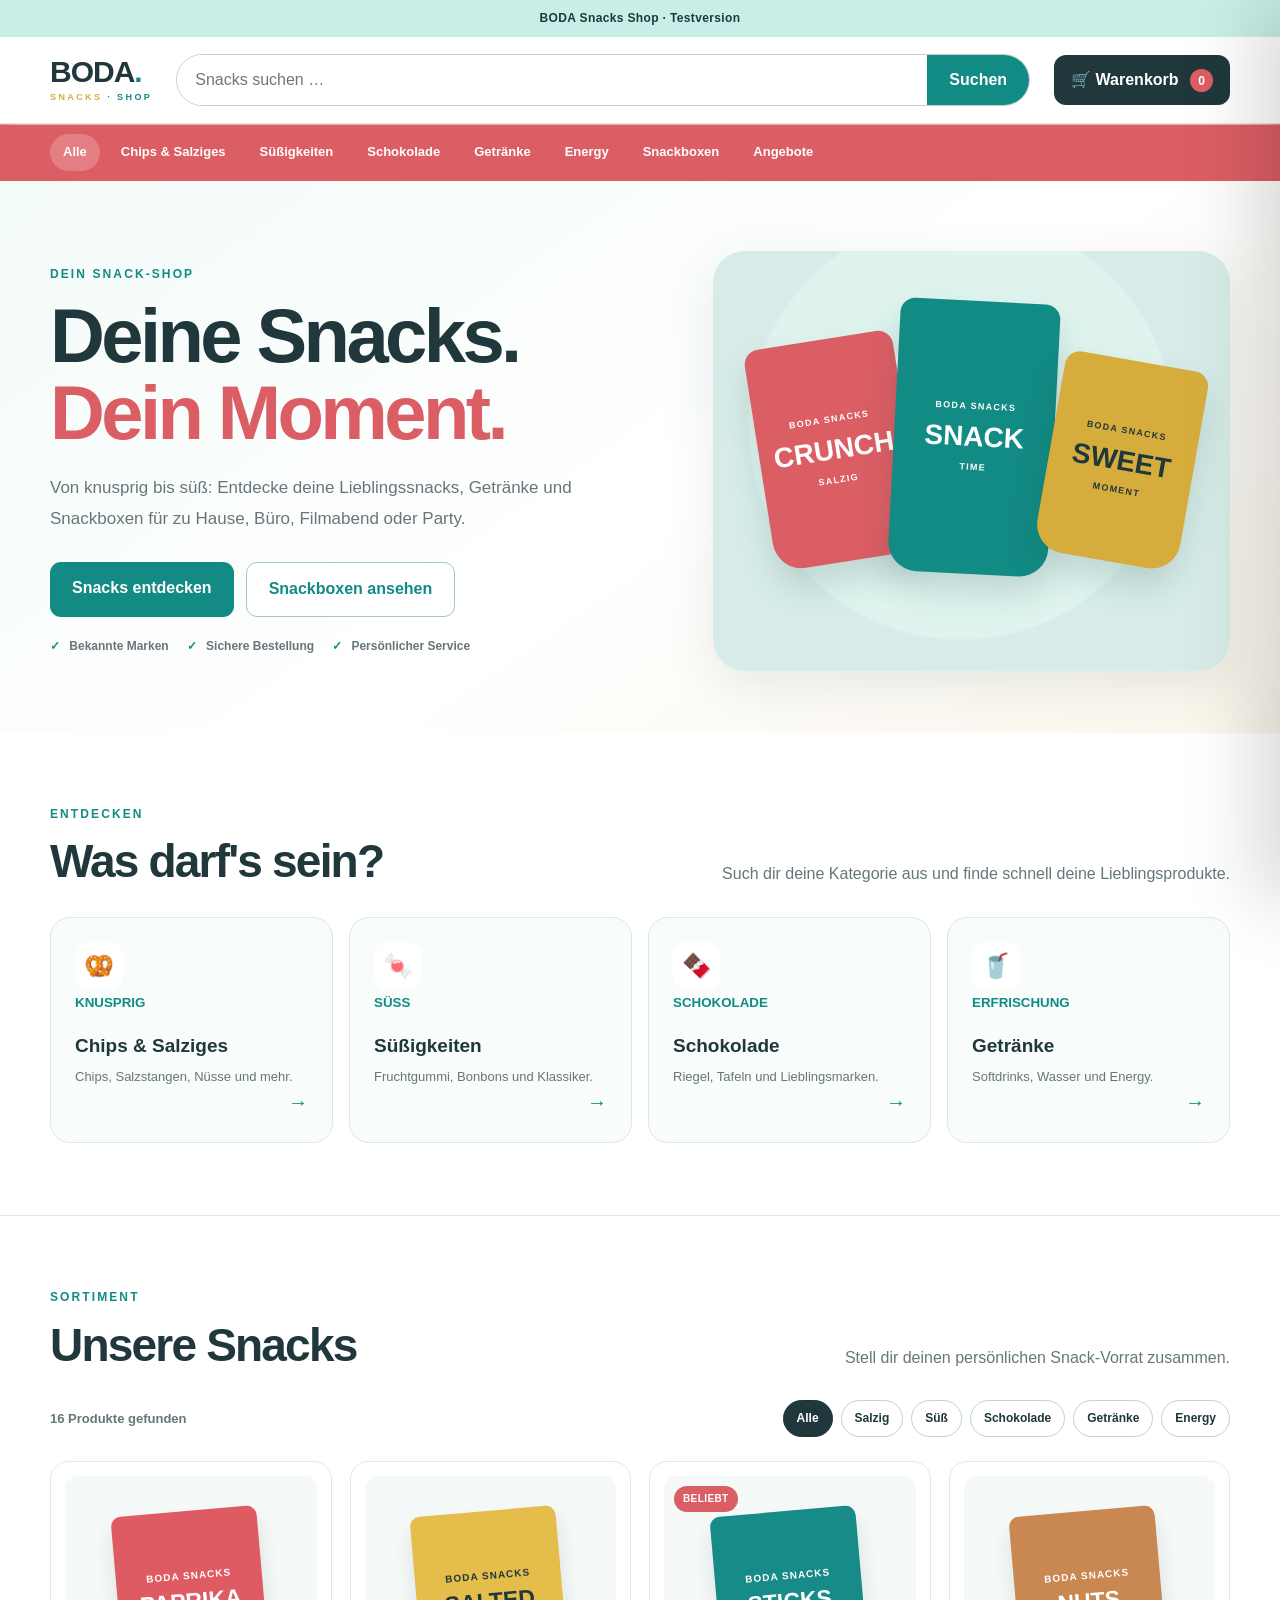
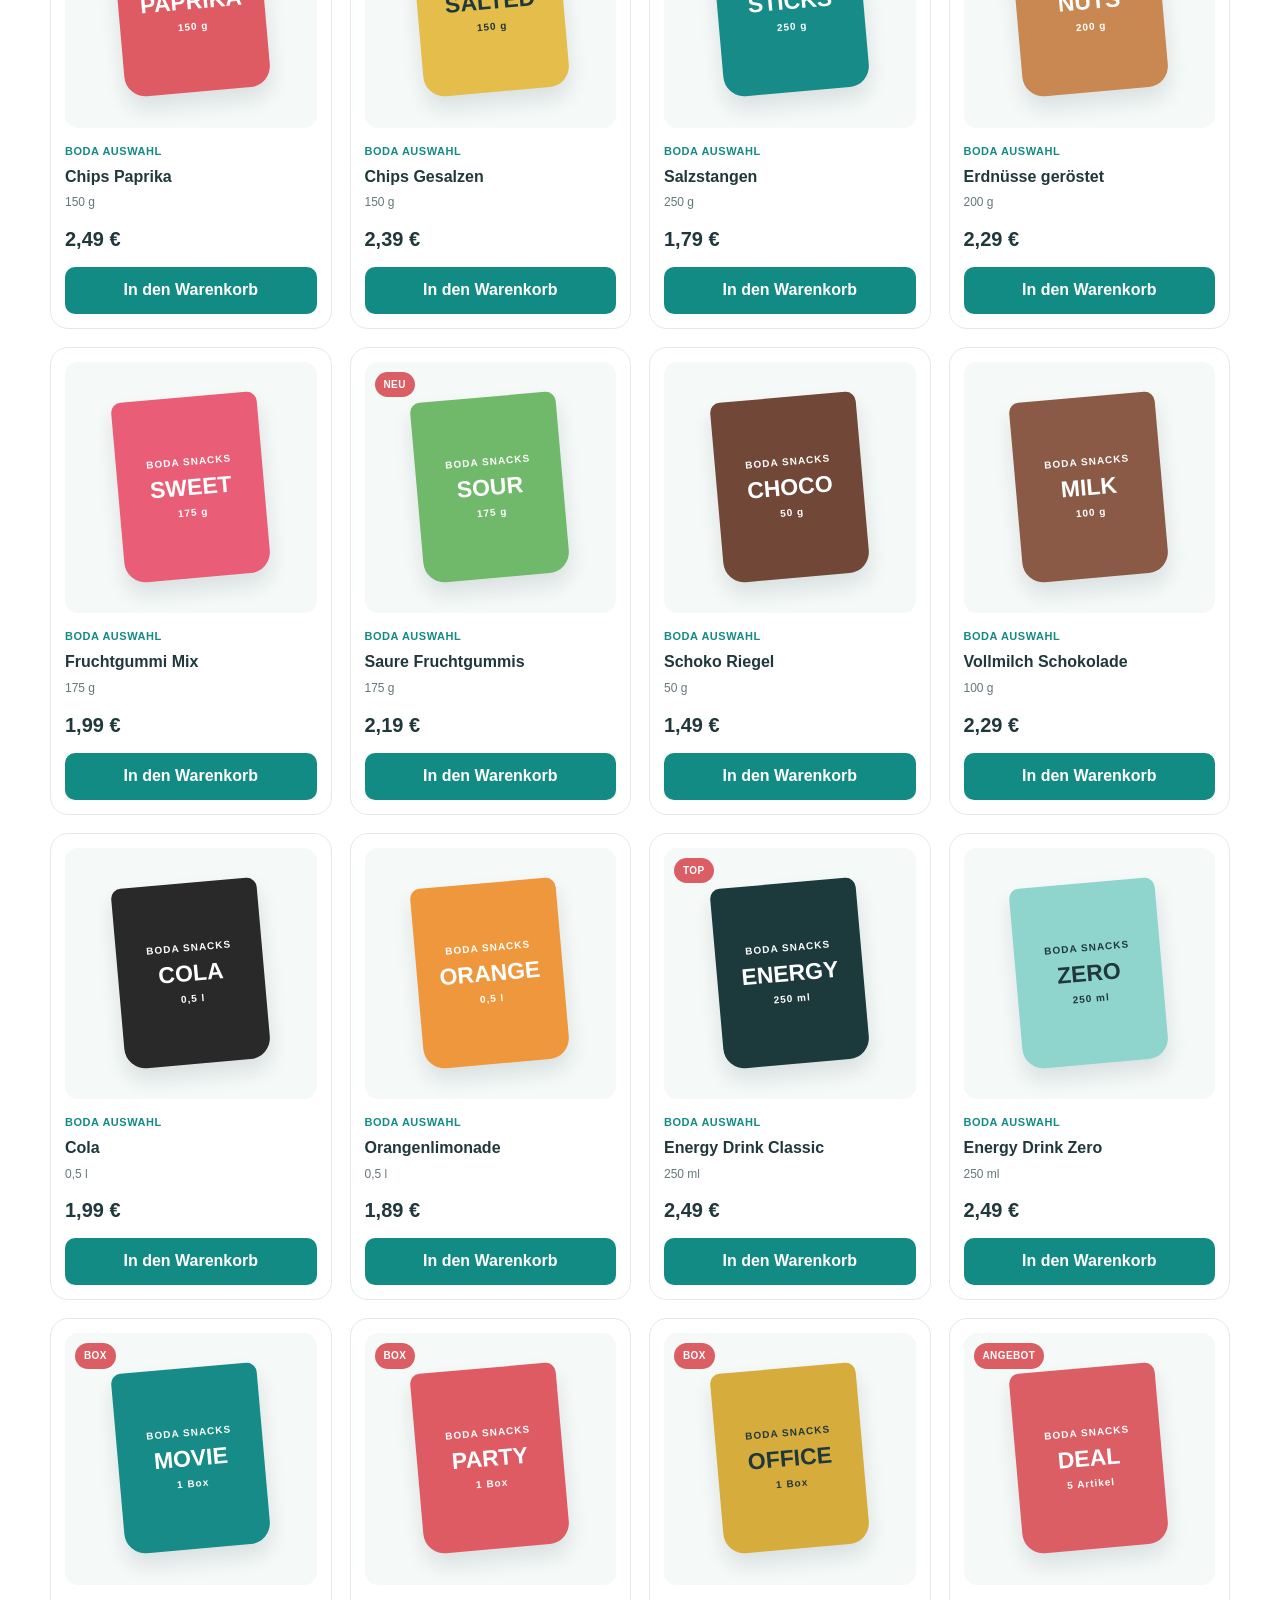
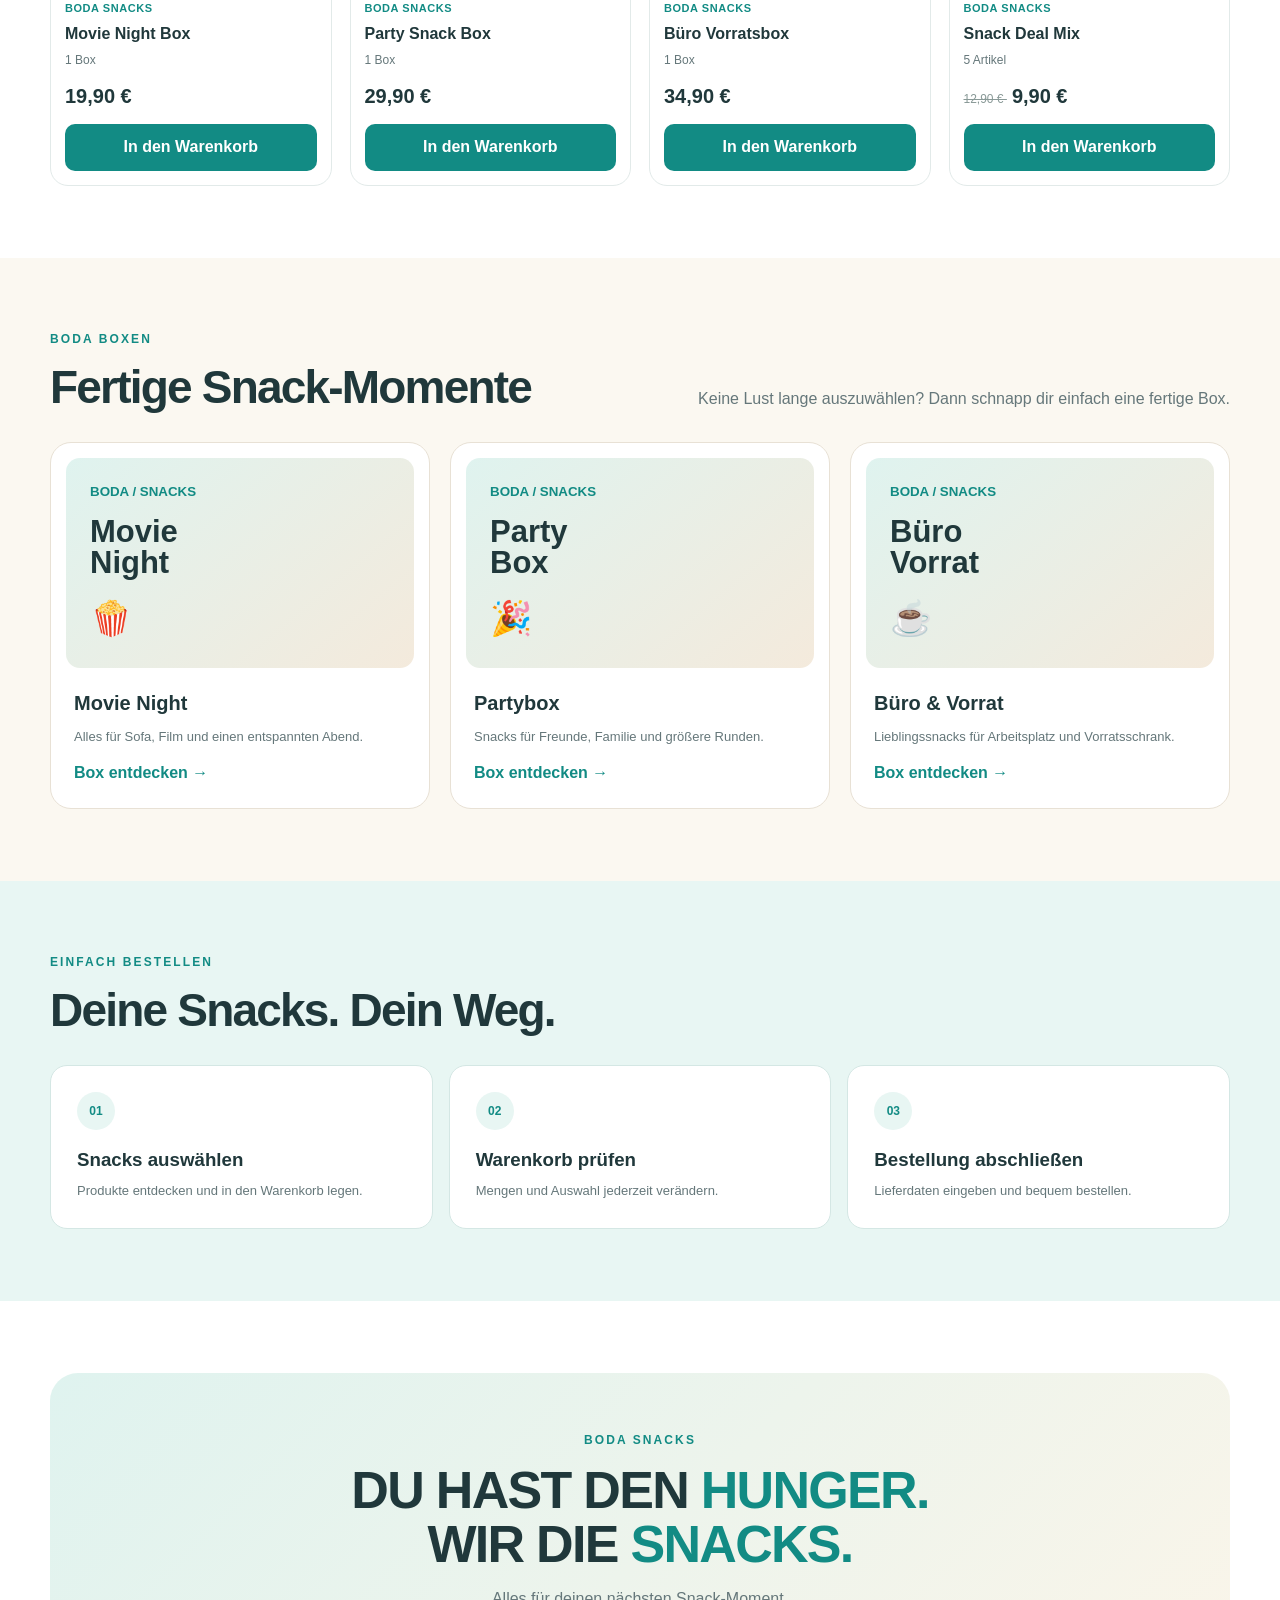
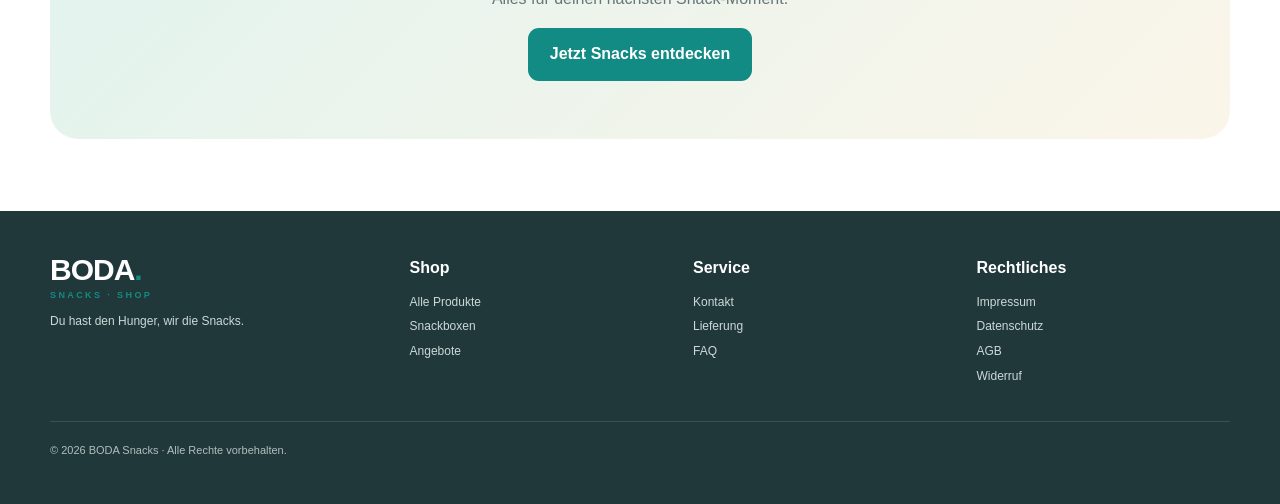
==== index.html @ de90838c "Update index.html" ====
<!DOCTYPE html>
<html lang="de">

<head>
    <meta charset="UTF-8">

    <meta
        name="viewport"
        content="width=device-width, initial-scale=1.0"
    >

    <meta
        name="description"
        content="BODA Snacks – Snacks, Süßigkeiten, Getränke und Snackboxen bequem online entdecken."
    >

    <title>BODA Snacks Shop | Du hast den Hunger, wir die Snacks.</title>

    <!-- CSS -->
    <link
        rel="stylesheet"
        href="css/style.css"
    >
</head>


<body>


<!-- =========================================================
     HINWEIS TESTVERSION
========================================================= -->

<div class="demo-note">
    BODA Snacks Shop · Testversion
</div>



<!-- =========================================================
     HEADER
========================================================= -->

<header class="site-header">

    <div class="container header-row">


        <!-- LOGO -->

        <a
            href="index.html"
            class="logo"
            aria-label="BODA Snacks Shop Startseite"
        >
            BODA<span>.</span>
<small>
    <span class="logo-snacks">SNACKS</span> · SHOP
</small>
        </a>



        <!-- SUCHE -->

        <form
            class="search"
            id="searchForm"
        >

            <input
                type="search"
                id="searchInput"
                placeholder="Snacks suchen …"
                aria-label="Produkte suchen"
            >

            <button type="submit">
                Suchen
            </button>

        </form>



        <!-- WARENKORB -->

        <button
            class="cart-btn"
            id="openCart"
            type="button"
        >

            🛒 Warenkorb

            <span
                class="cart-count"
                id="cartCount"
            >
                0
            </span>

        </button>


    </div>

</header>



<!-- =========================================================
     KATEGORIE NAVIGATION
========================================================= -->

<nav class="category-nav">

    <div class="container nav-row">


        <button
            class="nav-chip active"
            data-category="alle"
        >
            Alle
        </button>


        <button
            class="nav-chip"
            data-category="salzig"
        >
            Chips & Salziges
        </button>


        <button
            class="nav-chip"
            data-category="suess"
        >
            Süßigkeiten
        </button>


        <button
            class="nav-chip"
            data-category="schokolade"
        >
            Schokolade
        </button>


        <button
            class="nav-chip"
            data-category="getraenke"
        >
            Getränke
        </button>


        <button
            class="nav-chip"
            data-category="energy"
        >
            Energy
        </button>


        <button
            class="nav-chip"
            data-category="boxen"
        >
            Snackboxen
        </button>


        <button
            class="nav-chip"
            data-category="angebote"
        >
            Angebote
        </button>


    </div>

</nav>



<!-- =========================================================
     HAUPTINHALT
========================================================= -->

<main>



<!-- =========================================================
     HERO
========================================================= -->

<section class="hero">

    <div class="container hero-grid">


        <div class="hero-copy">

            <div class="eyebrow">
                DEIN SNACK-SHOP
            </div>


            <h1>
                Deine Snacks.<br>
                <span>Dein Moment.</span>
            </h1>


            <p>
                Von knusprig bis süß:
                Entdecke deine Lieblingssnacks,
                Getränke und Snackboxen für zu Hause,
                Büro, Filmabend oder Party.
            </p>


            <div class="hero-actions">

                <a
                    href="#sortiment"
                    class="btn btn-primary"
                >
                    Snacks entdecken
                </a>


                <a
                    href="#snackboxen"
                    class="btn btn-secondary"
                >
                    Snackboxen ansehen
                </a>

            </div>


            <div class="trust-row">

                <span>
                    Bekannte Marken
                </span>

                <span>
                    Sichere Bestellung
                </span>

                <span>
                    Persönlicher Service
                </span>

            </div>

        </div>



        <!-- HERO GRAFIK -->

        <div
            class="hero-art"
            aria-hidden="true"
        >

            <div class="hero-pack a">

                <small>
                    BODA SNACKS
                </small>

                <strong>
                    CRUNCH
                </strong>

                <small>
                    SALZIG
                </small>

            </div>


            <div class="hero-pack b">

                <small>
                    BODA SNACKS
                </small>

                <strong>
                    SNACK
                </strong>

                <small>
                    TIME
                </small>

            </div>


            <div class="hero-pack c">

                <small>
                    BODA SNACKS
                </small>

                <strong>
                    SWEET
                </strong>

                <small>
                    MOMENT
                </small>

            </div>

        </div>


    </div>

</section>



<!-- =========================================================
     KATEGORIEN
========================================================= -->

<section class="categories-section">

    <div class="container">


        <div class="section-head">

            <div>

                <div class="eyebrow">
                    ENTDECKEN
                </div>

                <h2>
                    Was darf's sein?
                </h2>

            </div>


            <p>
                Such dir deine Kategorie aus
                und finde schnell deine Lieblingsprodukte.
            </p>

        </div>



        <div class="category-grid">


            <button
                class="category-card"
                data-category="salzig"
            >

                <div class="category-icon">
                    🥨
                </div>

                <div>

                    <small>
                        KNUSPRIG
                    </small>

                    <h3>
                        Chips & Salziges
                    </h3>

                    <p>
                        Chips, Salzstangen,
                        Nüsse und mehr.
                    </p>

                </div>

                <b>→</b>

            </button>



            <button
                class="category-card"
                data-category="suess"
            >

                <div class="category-icon">
                    🍬
                </div>

                <div>

                    <small>
                        SÜSS
                    </small>

                    <h3>
                        Süßigkeiten
                    </h3>

                    <p>
                        Fruchtgummi,
                        Bonbons und Klassiker.
                    </p>

                </div>

                <b>→</b>

            </button>



            <button
                class="category-card"
                data-category="schokolade"
            >

                <div class="category-icon">
                    🍫
                </div>

                <div>

                    <small>
                        SCHOKOLADE
                    </small>

                    <h3>
                        Schokolade
                    </h3>

                    <p>
                        Riegel,
                        Tafeln und Lieblingsmarken.
                    </p>

                </div>

                <b>→</b>

            </button>



            <button
                class="category-card"
                data-category="getraenke"
            >

                <div class="category-icon">
                    🥤
                </div>

                <div>

                    <small>
                        ERFRISCHUNG
                    </small>

                    <h3>
                        Getränke
                    </h3>

                    <p>
                        Softdrinks,
                        Wasser und Energy.
                    </p>

                </div>

                <b>→</b>

            </button>


        </div>


    </div>

</section>



<!-- =========================================================
     PRODUKTSORTIMENT
========================================================= -->

<section
    class="products-section"
    id="sortiment"
>

    <div class="container">


        <div class="section-head">

            <div>

                <div class="eyebrow">
                    SORTIMENT
                </div>

                <h2>
                    Unsere Snacks
                </h2>

            </div>


            <p>
                Stell dir deinen persönlichen
                Snack-Vorrat zusammen.
            </p>

        </div>



        <!-- FILTER -->

        <div class="toolbar">


            <div
                class="results"
                id="productResultCount"
            >
                Produkte werden geladen …
            </div>



            <div class="filter-row">


                <button
                    class="filter active"
                    data-category="alle"
                >
                    Alle
                </button>


                <button
                    class="filter"
                    data-category="salzig"
                >
                    Salzig
                </button>


                <button
                    class="filter"
                    data-category="suess"
                >
                    Süß
                </button>


                <button
                    class="filter"
                    data-category="schokolade"
                >
                    Schokolade
                </button>


                <button
                    class="filter"
                    data-category="getraenke"
                >
                    Getränke
                </button>


                <button
                    class="filter"
                    data-category="energy"
                >
                    Energy
                </button>


            </div>


        </div>



        <!--
            PRODUKTE WERDEN SPÄTER
            AUTOMATISCH AUS products.js
            HIER EINGEFÜGT
        -->

        <div
            class="product-grid"
            id="productGrid"
        >
        </div>



        <div
            class="empty-products"
            id="emptyProducts"
        >

            <h3>
                Keine Produkte gefunden
            </h3>

            <p>
                Versuch eine andere Kategorie
                oder einen anderen Suchbegriff.
            </p>

        </div>


    </div>

</section>



<!-- =========================================================
     SNACKBOXEN
========================================================= -->

<section
    class="packages"
    id="snackboxen"
>

    <div class="container">


        <div class="section-head">

            <div>

                <div class="eyebrow">
                    BODA BOXEN
                </div>

                <h2>
                    Fertige Snack-Momente
                </h2>

            </div>


            <p>
                Keine Lust lange auszuwählen?
                Dann schnapp dir einfach eine fertige Box.
            </p>

        </div>



        <div class="bundle-grid">


            <article class="bundle">

                <div class="bundle-art">

                    <small>
                        BODA / SNACKS
                    </small>

                    <strong>
                        Movie<br>Night
                    </strong>

                    <span>
                        🍿
                    </span>

                </div>


                <div class="bundle-body">

                    <h3>
                        Movie Night
                    </h3>

                    <p>
                        Alles für Sofa,
                        Film und einen entspannten Abend.
                    </p>

                    <button
                        data-category="boxen"
                    >
                        Box entdecken →
                    </button>

                </div>

            </article>



            <article class="bundle">

                <div class="bundle-art">

                    <small>
                        BODA / SNACKS
                    </small>

                    <strong>
                        Party<br>Box
                    </strong>

                    <span>
                        🎉
                    </span>

                </div>


                <div class="bundle-body">

                    <h3>
                        Partybox
                    </h3>

                    <p>
                        Snacks für Freunde,
                        Familie und größere Runden.
                    </p>

                    <button
                        data-category="boxen"
                    >
                        Box entdecken →
                    </button>

                </div>

            </article>



            <article class="bundle">

                <div class="bundle-art">

                    <small>
                        BODA / SNACKS
                    </small>

                    <strong>
                        Büro<br>Vorrat
                    </strong>

                    <span>
                        ☕
                    </span>

                </div>


                <div class="bundle-body">

                    <h3>
                        Büro & Vorrat
                    </h3>

                    <p>
                        Lieblingssnacks für Arbeitsplatz
                        und Vorratsschrank.
                    </p>

                    <button
                        data-category="boxen"
                    >
                        Box entdecken →
                    </button>

                </div>

            </article>


        </div>


    </div>

</section>



<!-- =========================================================
     BESTELLABLAUF
========================================================= -->

<section class="delivery">

    <div class="container">


        <div class="section-head">

            <div>

                <div class="eyebrow">
                    EINFACH BESTELLEN
                </div>

                <h2>
                    Deine Snacks. Dein Weg.
                </h2>

            </div>

        </div>



        <div class="steps">


            <article class="step">

                <span>
                    01
                </span>

                <h3>
                    Snacks auswählen
                </h3>

                <p>
                    Produkte entdecken
                    und in den Warenkorb legen.
                </p>

            </article>



            <article class="step">

                <span>
                    02
                </span>

                <h3>
                    Warenkorb prüfen
                </h3>

                <p>
                    Mengen und Auswahl
                    jederzeit verändern.
                </p>

            </article>



            <article class="step">

                <span>
                    03
                </span>

                <h3>
                    Bestellung abschließen
                </h3>

                <p>
                    Lieferdaten eingeben
                    und bequem bestellen.
                </p>

            </article>


        </div>


    </div>

</section>



<!-- =========================================================
     ABSCHLUSS CTA
========================================================= -->

<section class="closing">

    <div class="container">


        <div class="closing-box">

            <div class="eyebrow">
                BODA SNACKS
            </div>


            <h2>

                DU HAST DEN
                <span>HUNGER.</span>

                <br>

                WIR DIE
                <span>SNACKS.</span>

            </h2>


            <p>
                Alles für deinen nächsten Snack-Moment.
            </p>


            <a
                href="#sortiment"
                class="btn btn-primary"
            >
                Jetzt Snacks entdecken
            </a>

        </div>


    </div>

</section>


</main>



<!-- =========================================================
     FOOTER
========================================================= -->

<footer>

    <div class="container">


        <div class="footer-grid">


            <div>

                <div class="logo footer-logo">

                    BODA<span>.</span>

                    <small>
                        SNACKS · SHOP
                    </small>

                </div>

                <p>
                    Du hast den Hunger,
                    wir die Snacks.
                </p>

            </div>



            <div>

                <h4>
                    Shop
                </h4>

                <a href="#sortiment">
                    Alle Produkte
                </a>

                <a href="#snackboxen">
                    Snackboxen
                </a>

                <a href="#sortiment">
                    Angebote
                </a>

            </div>



            <div>

                <h4>
                    Service
                </h4>

                <a href="#">
                    Kontakt
                </a>

                <a href="#">
                    Lieferung
                </a>

                <a href="#">
                    FAQ
                </a>

            </div>



            <div>

                <h4>
                    Rechtliches
                </h4>

                <a href="Impressum.html">
                    Impressum
                </a>

                <a href="Datenschutz.html">
                    Datenschutz
                </a>

                <a href="AGB.html">
                    AGB
                </a>

                <a href="Widerruf.html">
                    Widerruf
                </a>

            </div>


        </div>



        <div class="copyright">

            © 2026 BODA Snacks ·
            Alle Rechte vorbehalten.

        </div>


    </div>

</footer>



<!-- =========================================================
     WARENKORB
========================================================= -->

<div
    class="overlay"
    id="cartOverlay"
></div>


<aside
    class="cart-panel"
    id="cartPanel"
>


    <div class="cart-head">

        <h2>
            🛒 Dein Warenkorb
        </h2>


        <button
            class="close"
            id="closeCart"
            type="button"
            aria-label="Warenkorb schließen"
        >
            ×
        </button>

    </div>



    <div
        class="cart-body"
        id="cartItems"
    >

        <div class="empty-cart">

            <h3>
                Dein Warenkorb ist leer
            </h3>

            <p>
                Such dir ein paar Snacks aus.
            </p>

        </div>

    </div>



    <div class="cart-foot">


        <div class="progress-label">

            <span>
                Mindestbestellwert
            </span>

            <span id="minimumText">
                0,00 €
            </span>

        </div>


        <div class="progress">

            <div id="minimumProgress"></div>

        </div>



        <div class="summary">


            <div class="summary-row">

                <span>
                    Warenwert
                </span>

                <span id="cartSubtotal">
                    0,00 €
                </span>

            </div>


            <div class="summary-row">

                <span>
                    Versand
                </span>

                <span id="shippingCost">
                    0,00 €
                </span>

            </div>


            <div class="summary-row total">

                <span>
                    Gesamt
                </span>

                <span id="cartTotal">
                    0,00 €
                </span>

            </div>


        </div>



        <a
            href="checkout.html"
            class="checkout-demo"
            id="checkoutButton"
        >
            Zur Kasse
        </a>


        <p class="cart-hint">
            Aktuell befindet sich der Shop noch
            in der Testphase.
        </p>


    </div>


</aside>



<!-- =========================================================
     MELDUNG
========================================================= -->

<div
    class="toast"
    id="toast"
>
    Produkt wurde hinzugefügt.
</div>



<!-- =========================================================
     JAVASCRIPT
========================================================= -->

<script src="js/products.js"></script>
<script src="js/shop.js"></script>
<script src="js/cart.js"></script>


</body>

</html>
---- css/style.css ----
/* =========================================================
   BODA SNACKS SHOP
   Hauptstylesheet
========================================================= */


/* =========================================================
   01. GRUNDEINSTELLUNGEN
========================================================= */

:root {
    --ink: #20383b;
    --muted: #65777a;

    --teal: #128b84;
    --teal-dark: #0c6f6a;
    --teal-soft: #e8f6f3;

    --coral: #dc5e65;

    --cream: #fbf8f1;
    --gold: #d6ad3d;

    --line: #dce8e6;
    --white: #ffffff;

    --shadow:
        0 16px 50px rgba(30, 65, 65, 0.10);
}


* {
    box-sizing: border-box;
}


html {
    scroll-behavior: smooth;
}


body {
    margin: 0;

    font-family:
        Arial,
        Helvetica,
        sans-serif;

    color: var(--ink);

    background: var(--white);

    line-height: 1.55;
}


body.cart-open {
    overflow: hidden;
}


a {
    text-decoration: none;
    color: inherit;
}


button,
input {
    font: inherit;
}


button {
    cursor: pointer;
}


.container {
    width: min(
        1180px,
        calc(100% - 40px)
    );

    margin: auto;
}



/* =========================================================
   02. TESTHINWEIS
========================================================= */

.demo-note {
    background: #c9eee8;

    padding: 9px 16px;

    text-align: center;

    font-size: 12px;

    font-weight: 700;

    letter-spacing: 0.03em;
}



/* =========================================================
   03. HEADER
========================================================= */

.site-header {
    position: sticky;

    top: 0;

    z-index: 30;

    background:
        rgba(255, 255, 255, 0.96);

    backdrop-filter:
        blur(10px);

    border-bottom:
        1px solid var(--line);
}


.header-row {
    display: grid;

    grid-template-columns:
        auto
        minmax(220px, 1fr)
        auto;

    gap: 24px;

    align-items: center;

    padding: 17px 0;
}



/* =========================================================
   LOGO
========================================================= */

.logo {
    font-size: 30px;

    font-weight: 900;

    line-height: 0.95;

    letter-spacing: -1px;
}


.logo span {
    color: var(--teal);
}


.logo small {
    display: block;

    margin-top: 7px;

    color: var(--teal);

    font-size: 9px;

    letter-spacing: 2.4px;
}

.logo small .logo-snacks {
    color: var(--gold);
}

/* =========================================================
   SUCHE
========================================================= */

.search {
    display: flex;

    border:
        1px solid #bdd5d2;

    border-radius: 999px;

    overflow: hidden;

    background: var(--white);
}


.search input {
    flex: 1;

    min-width: 0;

    border: 0;

    outline: 0;

    padding:
        13px 18px;

    color: var(--ink);
}


.search button {
    border: 0;

    background: var(--teal);

    color: var(--white);

    padding:
        0 22px;

    font-weight: 800;
}


.search button:hover {
    background:
        var(--teal-dark);
}



/* =========================================================
   WARENKORB BUTTON
========================================================= */

.cart-btn {
    border: 0;

    border-radius: 12px;

    background: var(--ink);

    color: var(--white);

    padding:
        13px 17px;

    font-weight: 800;

    white-space: nowrap;
}


.cart-count {
    display: inline-grid;

    place-items: center;

    min-width: 23px;

    height: 23px;

    padding:
        0 6px;

    border-radius: 999px;

    margin-left: 7px;

    background: var(--coral);

    font-size: 12px;
}



/* =========================================================
   04. KATEGORIE NAVIGATION
========================================================= */

.category-nav {
    background: var(--coral);

    color: var(--white);
}


.nav-row {
    display: flex;

    align-items: center;

    gap: 8px;

    overflow-x: auto;

    padding:
        10px 0;

    scrollbar-width: none;
}


.nav-row::-webkit-scrollbar {
    display: none;
}


.nav-chip {
    flex:
        0 0 auto;

    border: 0;

    color: var(--white);

    background: transparent;

    border-radius: 999px;

    padding:
        8px 13px;

    font-size: 13px;

    font-weight: 800;
}


.nav-chip:hover,
.nav-chip.active {
    background:
        rgba(255, 255, 255, 0.20);
}



/* =========================================================
   05. HERO
========================================================= */

.hero {
    background:
        linear-gradient(
            145deg,
            #f3fbf9 0%,
            #ffffff 55%,
            #fbf6eb 100%
        );

    padding:
        70px 0 62px;
}


.hero-grid {
    display: grid;

    grid-template-columns:
        1.08fr 0.92fr;

    gap: 55px;

    align-items: center;
}


.eyebrow {
    color: var(--teal);

    font-size: 12px;

    letter-spacing: 2.1px;

    font-weight: 900;

    margin-bottom: 14px;
}


.hero h1 {
    font-size:
        clamp(
            43px,
            6vw,
            76px
        );

    line-height: 1.01;

    letter-spacing: -3.6px;

    margin:
        0 0 22px;
}


.hero h1 span {
    color: var(--coral);
}


.hero-copy > p {
    max-width: 640px;

    font-size: 17px;

    color: var(--muted);

    line-height: 1.8;
}



/* =========================================================
   HERO BUTTONS
========================================================= */

.hero-actions {
    display: flex;

    gap: 12px;

    flex-wrap: wrap;

    margin:
        28px 0 20px;
}


.btn {
    display: inline-block;

    border: 0;

    border-radius: 11px;

    padding:
        14px 22px;

    font-weight: 900;

    transition:
        0.2s ease;
}


.btn-primary {
    background:
        var(--teal);

    color: var(--white);
}


.btn-primary:hover {
    background:
        var(--teal-dark);

    transform:
        translateY(-1px);
}


.btn-secondary {
    background:
        var(--white);

    border:
        1px solid #a7c7c3;

    color:
        var(--teal);
}


.btn-secondary:hover {
    background:
        var(--teal-soft);
}



/* =========================================================
   VERTRAUEN
========================================================= */

.trust-row {
    display: flex;

    gap: 18px;

    flex-wrap: wrap;

    font-size: 12px;

    color: var(--muted);

    font-weight: 700;
}


.trust-row span::before {
    content: "✓";

    color: var(--teal);

    font-weight: 900;

    margin-right: 6px;
}



/* =========================================================
   HERO GRAFIK
========================================================= */

.hero-art {
    min-height: 420px;

    border-radius: 32px;

    background:
        radial-gradient(
            circle at 48% 42%,
            #ffffff 0 26%,
            #dff4ef 27% 58%,
            #d7ece8 59% 100%
        );

    position: relative;

    overflow: hidden;

    box-shadow:
        var(--shadow);
}


.hero-pack {
    position: absolute;

    display: flex;

    flex-direction: column;

    align-items: center;

    justify-content: center;

    text-align: center;

    padding: 12px;

    border-radius:
        15px 15px 29px 29px;

    box-shadow:
        0 18px 32px
        rgba(24, 63, 62, 0.16);

    font-weight: 900;
}


.hero-pack small {
    font-size: 9px;

    letter-spacing: 1.3px;
}


.hero-pack strong {
    font-size: 28px;

    line-height: 1.02;

    margin:
        9px 0;
}


.hero-pack.a {
    left: 9%;

    top: 21%;

    width: 29%;

    height: 53%;

    background:
        var(--coral);

    color:
        var(--white);

    transform:
        rotate(-9deg);
}


.hero-pack.b {
    left: 35%;

    top: 12%;

    width: 31%;

    height: 65%;

    background:
        var(--teal);

    color:
        var(--white);

    transform:
        rotate(3deg);
}


.hero-pack.c {
    right: 7%;

    top: 26%;

    width: 28%;

    height: 48%;

    background:
        var(--gold);

    color:
        var(--ink);

    transform:
        rotate(10deg);
}



/* =========================================================
   06. ALLGEMEINE SEKTIONEN
========================================================= */

section {
    padding:
        72px 0;
}


.section-head {
    display: flex;

    align-items: end;

    justify-content:
        space-between;

    gap: 30px;

    margin-bottom: 30px;
}


.section-head h2 {
    font-size:
        clamp(
            30px,
            4vw,
            46px
        );

    line-height: 1.08;

    letter-spacing: -1.8px;

    margin: 0;
}


.section-head p {
    max-width: 560px;

    margin: 0;

    color: var(--muted);
}



/* =========================================================
   07. KATEGORIE KARTEN
========================================================= */

.category-grid {
    display: grid;

    grid-template-columns:
        repeat(4, 1fr);

    gap: 16px;
}


.category-card {
    border:
        1px solid var(--line);

    background:
        #f8fcfb;

    border-radius: 20px;

    padding: 24px;

    min-height: 220px;

    text-align: left;

    display: flex;

    flex-direction: column;

    justify-content:
        space-between;

    transition:
        0.2s ease;

    color:
        var(--ink);
}


.category-card:hover {
    transform:
        translateY(-3px);

    box-shadow:
        var(--shadow);

    border-color:
        #bfd8d4;
}


.category-icon {
    width: 48px;

    height: 48px;

    border-radius: 14px;

    display: grid;

    place-items: center;

    background:
        var(--white);

    font-size: 24px;
}


.category-card small {
    color:
        var(--teal);

    font-weight: 900;
}


.category-card h3 {
    margin:
        16px 0 7px;

    font-size: 19px;
}


.category-card p {
    margin: 0;

    color:
        var(--muted);

    font-size: 13px;
}


.category-card b {
    align-self:
        flex-end;

    color:
        var(--teal);

    font-size: 20px;
}



/* =========================================================
   08. PRODUKTBEREICH
========================================================= */

.products-section {
    border-top:
        1px solid var(--line);

    background:
        var(--white);
}


.toolbar {
    display: flex;

    justify-content:
        space-between;

    gap: 20px;

    align-items: center;

    margin:
        24px 0;
}


.results {
    font-size: 13px;

    color:
        var(--muted);

    font-weight: 700;
}



/* =========================================================
   PRODUKTFILTER
========================================================= */

.filter-row {
    display: flex;

    gap: 8px;

    flex-wrap: wrap;
}


.filter {
    border:
        1px solid #bdd4d1;

    background:
        var(--white);

    border-radius: 999px;

    padding:
        8px 13px;

    font-size: 12px;

    color:
        var(--ink);

    font-weight: 800;
}


.filter:hover {
    background:
        var(--teal-soft);
}


.filter.active {
    background:
        var(--ink);

    border-color:
        var(--ink);

    color:
        var(--white);
}



/* =========================================================
   09. PRODUKTKARTEN
========================================================= */

.product-grid {
    display: grid;

    grid-template-columns:
        repeat(4, 1fr);

    gap: 18px;
}


.product {
    position: relative;

    border:
        1px solid #e2eae9;

    border-radius: 18px;

    padding: 14px;

    display: flex;

    flex-direction: column;

    background:
        var(--white);

    transition:
        0.2s ease;
}


.product:hover {
    transform:
        translateY(-3px);

    box-shadow:
        var(--shadow);
}


.badge {
    position: absolute;

    top: 24px;

    left: 24px;

    z-index: 2;

    background:
        var(--coral);

    color:
        var(--white);

    border-radius: 999px;

    padding:
        5px 9px;

    font-size: 10px;

    font-weight: 900;

    letter-spacing:
        0.04em;
}



/* =========================================================
   PRODUKTBILD
========================================================= */

.product-art {
    aspect-ratio: 1;

    border-radius: 13px;

    background:
        #f5f9f8;

    display: grid;

    place-items: center;

    overflow: hidden;
}


.product-art img {
    width: 100%;

    height: 100%;

    object-fit:
        contain;

    padding: 12px;
}


.mini-pack {
    width: 58%;

    height: 72%;

    background:
        var(--c);

    color:
        var(--t);

    border-radius:
        10px 10px 21px 21px;

    display: flex;

    flex-direction: column;

    align-items: center;

    justify-content: center;

    text-align: center;

    font-weight: 900;

    transform:
        rotate(-5deg);

    box-shadow:
        0 12px 20px
        rgba(25, 58, 58, 0.12);

    padding: 10px;
}


.mini-pack span {
    font-size: 10px;

    letter-spacing: 1px;
}


.mini-pack strong {
    font-size:
        clamp(
            16px,
            2vw,
            23px
        );

    line-height: 1.02;

    margin:
        6px 0;
}



/* =========================================================
   PRODUKTINFORMATION
========================================================= */

.product-meta {
    font-size: 11px;

    color:
        var(--teal);

    font-weight: 900;

    margin-top: 15px;

    text-transform:
        uppercase;

    letter-spacing:
        0.05em;
}


.product h3 {
    font-size: 16px;

    margin:
        5px 0 4px;
}


.product .sub {
    font-size: 12px;

    color:
        var(--muted);

    margin-bottom: 12px;
}


.price-row {
    display: flex;

    align-items: end;

    justify-content:
        space-between;

    gap: 10px;

    margin-top: auto;
}


.price {
    font-size: 20px;

    font-weight: 900;
}


.unit {
    font-size: 10px;

    color:
        var(--muted);
}


.add-btn {
    width: 100%;

    border: 0;

    border-radius: 10px;

    background:
        var(--teal);

    color:
        var(--white);

    padding:
        11px 12px;

    font-weight: 900;

    margin-top: 12px;
}


.add-btn:hover {
    background:
        var(--teal-dark);
}



/* =========================================================
   KEINE PRODUKTE
========================================================= */

.empty-products {
    display: none;

    padding:
        45px 20px;

    border:
        1px dashed #c9d9d7;

    border-radius: 18px;

    text-align: center;

    color:
        var(--muted);
}



/* =========================================================
   10. SNACKBOXEN
========================================================= */

.packages {
    background:
        var(--cream);
}


.bundle-grid {
    display: grid;

    grid-template-columns:
        repeat(3, 1fr);

    gap: 20px;
}


.bundle {
    background:
        var(--white);

    border:
        1px solid #e8e1d5;

    border-radius: 21px;

    padding: 15px;
}


.bundle-art {
    min-height: 210px;

    border-radius: 14px;

    padding: 24px;

    background:
        linear-gradient(
            140deg,
            #dff3ef,
            #f4eadc
        );

    display: flex;

    flex-direction: column;

    justify-content:
        space-between;
}


.bundle-art small {
    color:
        var(--teal);

    font-weight: 900;
}


.bundle-art strong {
    font-size: 31px;

    line-height: 1.02;
}


.bundle-art span {
    font-size: 34px;
}


.bundle-body {
    padding:
        20px 8px 7px;
}


.bundle-body h3 {
    font-size: 20px;

    margin:
        0 0 8px;
}


.bundle-body p {
    font-size: 13px;

    color:
        var(--muted);

    margin:
        0 0 14px;
}


.bundle-body button {
    border: 0;

    background:
        transparent;

    color:
        var(--teal);

    font-weight: 900;

    padding: 0;
}



/* =========================================================
   11. BESTELLABLAUF
========================================================= */

.delivery {
    background:
        var(--teal-soft);
}


.steps {
    display: grid;

    grid-template-columns:
        repeat(3, 1fr);

    gap: 16px;
}


.step {
    background:
        var(--white);

    border:
        1px solid #d4e7e4;

    border-radius: 17px;

    padding: 26px;
}


.step span {
    display: inline-grid;

    place-items: center;

    width: 38px;

    height: 38px;

    border-radius: 50%;

    background:
        var(--teal-soft);

    color:
        var(--teal);

    font-size: 12px;

    font-weight: 900;
}


.step h3 {
    margin:
        15px 0 7px;
}


.step p {
    margin: 0;

    color:
        var(--muted);

    font-size: 13px;
}



/* =========================================================
   12. ABSCHLUSS CTA
========================================================= */

.closing-box {
    border-radius: 28px;

    padding: 58px;

    text-align: center;

    background:
        linear-gradient(
            135deg,
            #dff3ef,
            #fbf5e9
        );
}


.closing-box h2 {
    font-size:
        clamp(
            31px,
            5vw,
            52px
        );

    line-height: 1.04;

    letter-spacing: -1.7px;

    margin:
        0 0 15px;
}


.closing-box h2 span {
    color:
        var(--teal);
}


.closing-box p {
    color:
        var(--muted);
}



/* =========================================================
   13. FOOTER
========================================================= */

footer {
    background:
        #21383b;

    color:
        var(--white);

    padding:
        45px 0;
}


.footer-grid {
    display: grid;

    grid-template-columns:
        1.3fr
        repeat(3, 1fr);

    gap: 30px;
}


.footer-logo {
    color:
        var(--white);
}


.footer-grid h4 {
    margin:
        0 0 12px;
}


.footer-grid p,
.footer-grid a {
    font-size: 12px;

    color:
        #cbd9d8;
}


.footer-grid a {
    display: block;

    margin:
        6px 0;
}


.footer-grid a:hover {
    color:
        var(--white);
}


.copyright {
    border-top:
        1px solid
        rgba(255, 255, 255, 0.12);

    margin-top: 30px;

    padding-top: 20px;

    font-size: 11px;

    color:
        #aebfbd;
}



/* =========================================================
   14. WARENKORB OVERLAY
========================================================= */

.overlay {
    position: fixed;

    inset: 0;

    background:
        rgba(22, 37, 38, 0.48);

    z-index: 60;

    opacity: 0;

    pointer-events: none;

    transition:
        0.25s ease;
}


.overlay.show {
    opacity: 1;

    pointer-events: auto;
}



/* =========================================================
   WARENKORB PANEL
========================================================= */

.cart-panel {
    position: fixed;

    top: 0;

    right: 0;

    z-index: 70;

    width:
        min(
            430px,
            100%
        );

    height: 100vh;

    background:
        var(--white);

    transform:
        translateX(100%);

    transition:
        0.25s ease;

    display: flex;

    flex-direction: column;

    box-shadow:
        -25px 0 70px
        rgba(0, 0, 0, 0.15);
}


.cart-panel.show {
    transform:
        translateX(0);
}



/* =========================================================
   WARENKORB KOPF
========================================================= */

.cart-head {
    display: flex;

    justify-content:
        space-between;

    align-items: center;

    padding: 22px;

    border-bottom:
        1px solid var(--line);
}


.cart-head h2 {
    font-size: 23px;

    margin: 0;
}


.close {
    border: 0;

    background:
        #eef5f4;

    border-radius: 50%;

    width: 38px;

    height: 38px;

    font-size: 18px;
}



/* =========================================================
   WARENKORB INHALT
========================================================= */

.cart-body {
    flex: 1;

    overflow-y: auto;

    padding:
        18px 22px;
}


.empty-cart {
    text-align: center;

    color:
        var(--muted);

    padding:
        60px 15px;
}


.cart-item {
    display: grid;

    grid-template-columns:
        58px 1fr auto;

    gap: 12px;

    align-items: center;

    border-bottom:
        1px solid var(--line);

    padding:
        14px 0;
}


.cart-thumb {
    width: 58px;

    height: 58px;

    border-radius: 10px;

    background:
        #f2f7f6;

    display: grid;

    place-items: center;

    overflow: hidden;
}


.cart-thumb img {
    width: 100%;

    height: 100%;

    object-fit:
        contain;

    padding: 5px;
}


.cart-thumb div {
    width: 28px;

    height: 38px;

    border-radius:
        4px 4px 8px 8px;

    background:
        var(--c);
}


.cart-item h4 {
    font-size: 13px;

    margin:
        0 0 4px;
}


.cart-item .item-price {
    font-size: 12px;

    color:
        var(--muted);
}



/* =========================================================
   MENGENWAHL
========================================================= */

.qty {
    display: flex;

    align-items: center;

    gap: 8px;

    margin-top: 7px;
}


.qty button {
    width: 25px;

    height: 25px;

    border:
        1px solid #c9d9d7;

    background:
        var(--white);

    border-radius: 6px;
}


.qty span {
    font-size: 12px;

    font-weight: 800;
}


.remove {
    border: 0;

    background:
        transparent;

    color:
        #9b4b4f;

    font-size: 11px;

    padding: 4px;
}



/* =========================================================
   WARENKORB FUSS
========================================================= */

.cart-foot {
    border-top:
        1px solid var(--line);

    padding:
        18px 22px 24px;
}


.progress-label {
    display: flex;

    justify-content:
        space-between;

    gap: 12px;

    font-size: 11px;

    color:
        var(--muted);

    margin-bottom: 7px;
}


.progress {
    height: 8px;

    background:
        #e6efed;

    border-radius: 999px;

    overflow: hidden;
}


.progress > div {
    height: 100%;

    width: 0;

    background:
        var(--teal);

    transition:
        0.2s ease;
}



/* =========================================================
   WARENKORB SUMME
========================================================= */

.summary {
    margin:
        15px 0;
}


.summary-row {
    display: flex;

    justify-content:
        space-between;

    font-size: 13px;

    margin:
        7px 0;
}


.summary-row.total {
    font-size: 18px;

    font-weight: 900;

    border-top:
        1px solid var(--line);

    padding-top: 12px;

    margin-top: 12px;
}


.checkout-demo {
    display: block;

    width: 100%;

    border: 0;

    border-radius: 11px;

    padding: 14px;

    background:
        var(--ink);

    color:
        var(--white);

    font-weight: 900;

    text-align: center;

    transition:
        0.2s ease;
}


.checkout-demo:hover {
    background:
        #122729;
}


.checkout-demo.disabled {
    opacity: 0.45;

    pointer-events: none;
}


.cart-hint {
    font-size: 10px;

    color:
        var(--muted);

    text-align: center;

    margin:
        10px 0 0;
}



/* =========================================================
   15. KLEINE MELDUNG
========================================================= */

.toast {
    position: fixed;

    left: 50%;

    bottom: 25px;

    z-index: 100;

    transform:
        translate(
            -50%,
            30px
        );

    background:
        var(--ink);

    color:
        var(--white);

    padding:
        12px 18px;

    border-radius: 999px;

    font-size: 12px;

    font-weight: 800;

    opacity: 0;

    pointer-events: none;

    transition:
        0.2s ease;
}


.toast.show {
    opacity: 1;

    transform:
        translate(
            -50%,
            0
        );
}



/* =========================================================
   16. TABLET
========================================================= */

@media (max-width: 950px) {

    .header-row {
        grid-template-columns:
            auto auto;
    }


    .search {
        grid-column:
            1 / -1;

        grid-row: 2;
    }


    .hero-grid {
        grid-template-columns:
            1fr;
    }


    .hero-art {
        max-width: 680px;

        width: 100%;

        margin: auto;
    }


    .category-grid,
    .product-grid {
        grid-template-columns:
            repeat(2, 1fr);
    }


    .bundle-grid,
    .steps {
        grid-template-columns:
            1fr;
    }


    .footer-grid {
        grid-template-columns:
            1fr 1fr;
    }

}



/* =========================================================
   17. SMARTPHONE
========================================================= */

@media (max-width: 580px) {

    .container {
        width:
            calc(100% - 28px);
    }


    .demo-note {
        font-size: 10px;
    }


    .header-row {
        gap: 10px;

        padding:
            13px 0;
    }


    .logo {
        font-size: 24px;
    }


    .cart-btn {
        padding:
            11px 12px;

        font-size: 12px;
    }


    .search button {
        padding:
            0 16px;
    }


    .hero {
        padding:
            45px 0;
    }


    .hero h1 {
        letter-spacing:
            -2.5px;
    }


    .hero-art {
        min-height: 290px;
    }


    .hero-pack strong {
        font-size: 18px;
    }


    .category-grid,
    .product-grid {
        grid-template-columns:
            repeat(2, 1fr);

        gap: 10px;
    }


    .category-card {
        padding: 16px;

        min-height: 190px;
    }


    .product {
        padding: 9px;
    }


    .badge {
        top: 16px;

        left: 16px;
    }


    .product h3 {
        font-size: 13px;
    }


    .product .sub {
        font-size: 10px;
    }


    .price {
        font-size: 17px;
    }


    .unit {
        display: none;
    }


    .add-btn {
        font-size: 11px;

        padding:
            10px 8px;
    }


    .section-head {
        display: block;
    }


    .section-head p {
        margin-top: 12px;
    }


    .toolbar {
        display: block;
    }


    .filter-row {
        margin-top: 12px;
    }


    .closing-box {
        padding:
            38px 18px;
    }


    .footer-grid {
        grid-template-columns:
            1fr;
    }


    .trust-row {
        gap:
            8px 13px;
    }

}
/* =========================================================
   18. CHECKOUT
========================================================= */

.checkout-page {
    padding: 60px 0 80px;
    background: #f7faf9;
}

.checkout-title {
    margin-bottom: 35px;
}

.checkout-title h1 {
    margin: 0 0 10px;
    font-size: clamp(34px, 5vw, 52px);
    letter-spacing: -2px;
}

.checkout-title p {
    margin: 0;
    color: var(--muted);
}

.checkout-header {
    grid-template-columns: 1fr auto;
}

.checkout-grid {
    display: grid;
    grid-template-columns: minmax(0, 1fr) 380px;
    gap: 30px;
    align-items: start;
}

.checkout-main {
    display: grid;
    gap: 20px;
}

.checkout-card {
    padding: 28px;
    background: var(--white);
    border: 1px solid var(--line);
    border-radius: 20px;
    box-shadow: 0 8px 30px rgba(30, 65, 65, 0.05);
}

.checkout-step-title {
    display: flex;
    gap: 15px;
    align-items: flex-start;
    margin-bottom: 25px;
}

.checkout-step-title > span {
    display: grid;
    place-items: center;
    flex: 0 0 38px;
    height: 38px;
    border-radius: 50%;
    background: var(--teal-soft);
    color: var(--teal);
    font-size: 12px;
    font-weight: 900;
}

.checkout-step-title h2 {
    margin: 0 0 5px;
    font-size: 21px;
}

.checkout-step-title p {
    margin: 0;
    color: var(--muted);
    font-size: 13px;
}


/* =========================================================
   FORMULAR
========================================================= */

.form-grid {
    display: grid;
    grid-template-columns: 1fr 1fr;
    gap: 18px;
}

.form-field {
    display: flex;
    flex-direction: column;
    gap: 7px;
}

.form-field.full {
    grid-column: 1 / -1;
}

.address-field {
    grid-column: span 1;
}

.house-field {
    grid-column: span 1;
}

.form-field label {
    font-size: 12px;
    font-weight: 800;
}

.form-field input,
.form-field select,
.form-field textarea {
    width: 100%;
    padding: 13px 14px;
    border: 1px solid #cbdad8;
    border-radius: 10px;
    background: #ffffff;
    color: var(--ink);
    outline: none;
}

.form-field input:focus,
.form-field select:focus,
.form-field textarea:focus {
    border-color: var(--teal);
    box-shadow: 0 0 0 3px rgba(18, 139, 132, 0.10);
}

.form-field textarea {
    resize: vertical;
}


/* =========================================================
   VERSAND / ZAHLUNGSART
========================================================= */

.payment-options {
    display: grid;
    gap: 10px;
}

.selection-card {
    display: flex;
    align-items: center;
    gap: 14px;
    width: 100%;
    padding: 16px;
    border: 1px solid #d4e0de;
    border-radius: 13px;
    background: #ffffff;
    cursor: pointer;
    transition: 0.2s ease;
}

.selection-card:hover {
    border-color: var(--teal);
}

.selection-card.active {
    border-color: var(--teal);
    background: var(--teal-soft);
}

.selection-card input {
    accent-color: var(--teal);
}

.selection-card div {
    flex: 1;
    display: flex;
    flex-direction: column;
}

.selection-card strong {
    font-size: 14px;
}

.selection-card small {
    color: var(--muted);
    font-size: 11px;
}


/* =========================================================
   CHECKBOXEN
========================================================= */

.checkbox-row {
    display: flex;
    align-items: flex-start;
    gap: 12px;
    margin: 12px 0;
    font-size: 13px;
    line-height: 1.5;
}

.checkbox-row input {
    margin-top: 3px;
    accent-color: var(--teal);
}


/* =========================================================
   BESTELLÜBERSICHT
========================================================= */

.checkout-summary {
    position: sticky;
    top: 110px;
}

.checkout-summary-card {
    padding: 24px;
    border: 1px solid var(--line);
    border-radius: 20px;
    background: var(--white);
    box-shadow: var(--shadow);
}

.checkout-summary-card h2 {
    margin: 0 0 20px;
    font-size: 22px;
}

.checkout-items {
    display: grid;
    gap: 14px;
}

.checkout-item {
    display: grid;
    grid-template-columns: 54px 1fr auto;
    gap: 12px;
    align-items: center;
    padding-bottom: 14px;
    border-bottom: 1px solid var(--line);
}

.checkout-item-image {
    width: 54px;
    height: 54px;
    display: grid;
    place-items: center;
    background: #f3f8f7;
    border-radius: 10px;
    overflow: hidden;
}

.checkout-item-image img {
    width: 100%;
    height: 100%;
    object-fit: contain;
    padding: 5px;
}

.checkout-mini-pack {
    width: 32px;
    height: 42px;
    display: grid;
    place-items: center;
    border-radius: 5px 5px 9px 9px;
    font-size: 7px;
    font-weight: 900;
}

.checkout-item-info {
    display: flex;
    flex-direction: column;
    gap: 2px;
}

.checkout-item-info strong {
    font-size: 13px;
}

.checkout-item-info small,
.checkout-item-info span {
    color: var(--muted);
    font-size: 10px;
}

.checkout-item-total {
    font-size: 13px;
    white-space: nowrap;
}


/* =========================================================
   SUMMEN
========================================================= */

.checkout-totals {
    margin-top: 20px;
}

.checkout-totals > div {
    display: flex;
    justify-content: space-between;
    gap: 20px;
    margin: 9px 0;
    font-size: 13px;
}

.checkout-totals .grand-total {
    margin-top: 14px;
    padding-top: 14px;
    border-top: 1px solid var(--line);
    font-size: 19px;
}

.checkout-warning {
    margin: 15px 0;
    padding: 12px;
    border-radius: 10px;
    background: #fff3e7;
    color: #7c4a16;
    font-size: 12px;
}

.checkout-warning:empty {
    display: none;
}

.checkout-order-button {
    width: 100%;
    border: 0;
    border-radius: 11px;
    padding: 15px;
    background: var(--teal);
    color: var(--white);
    font-weight: 900;
    font-size: 14px;
}

.checkout-order-button:hover {
    background: var(--teal-dark);
}

.checkout-order-button:disabled {
    opacity: 0.45;
    cursor: not-allowed;
}

.checkout-demo-hint {
    margin: 12px 0 0;
    color: var(--muted);
    font-size: 10px;
    line-height: 1.5;
    text-align: center;
}

.checkout-empty {
    padding: 25px 5px;
    text-align: center;
}

.checkout-empty p {
    color: var(--muted);
}


/* =========================================================
   19. DANKE-SEITE
========================================================= */

.thankyou-page {
    min-height: 70vh;
    display: grid;
    place-items: center;
    padding: 70px 0;
    background:
        linear-gradient(
            145deg,
            #f1faf8,
            #ffffff,
            #fbf6eb
        );
}

.thankyou-header {
    display: flex;
    justify-content: center;
}

.thankyou-box {
    width: min(720px, 100%);
    margin: auto;
    padding: 60px 45px;
    border: 1px solid var(--line);
    border-radius: 28px;
    background: var(--white);
    text-align: center;
    box-shadow: var(--shadow);
}

.thankyou-icon {
    width: 70px;
    height: 70px;
    display: grid;
    place-items: center;
    margin: 0 auto 25px;
    border-radius: 50%;
    background: var(--teal);
    color: var(--white);
    font-size: 32px;
    font-weight: 900;
}

.thankyou-box h1 {
    margin: 0 0 15px;
    font-size: clamp(34px, 5vw, 52px);
    letter-spacing: -2px;
}

.thankyou-lead {
    max-width: 520px;
    margin: 0 auto 30px;
    color: var(--muted);
}

.order-number-box {
    max-width: 420px;
    margin: 0 auto 22px;
    padding: 18px;
    border-radius: 13px;
    background: var(--teal-soft);
}

.order-number-box span {
    display: block;
    margin-bottom: 6px;
    color: var(--muted);
    font-size: 11px;
    text-transform: uppercase;
    letter-spacing: 1px;
}

.order-number-box strong {
    color: var(--teal-dark);
    font-size: 19px;
}

.demo-warning {
    max-width: 540px;
    margin: 0 auto 28px;
    padding: 16px;
    border-radius: 12px;
    background: #fff6e8;
    color: #72501d;
    font-size: 12px;
    line-height: 1.6;
}

.thankyou-actions {
    margin-top: 25px;
}


/* =========================================================
   20. CHECKOUT MOBILE
========================================================= */

@media (max-width: 900px) {

    .checkout-grid {
        grid-template-columns: 1fr;
    }

    .checkout-summary {
        position: static;
    }

}


@media (max-width: 580px) {

    .checkout-page {
        padding: 35px 0 55px;
    }

    .checkout-card {
        padding: 20px 16px;
    }

    .form-grid {
        grid-template-columns: 1fr;
    }

    .form-field,
    .form-field.full,
    .address-field,
    .house-field,
    .zip-field,
    .city-field {
        grid-column: 1;
    }

    .checkout-item {
        grid-template-columns: 48px 1fr;
    }

    .checkout-item-total {
        grid-column: 2;
    }

    .thankyou-box {
        padding: 40px 20px;
    }

}
/* =========================================================
   21. RECHTLICHE SEITEN / DATENSCHUTZ
========================================================= */

.legal-page {
    background: #f7faf9;
    min-height: 100vh;
}


/* =========================================================
   LEGAL HEADER
========================================================= */

.legal-header {
    grid-template-columns: 1fr auto;
}


/* =========================================================
   LEGAL HERO
========================================================= */

.legal-hero {
    padding: 70px 0 50px;

    background:
        linear-gradient(
            145deg,
            #eef9f7 0%,
            #ffffff 55%,
            #fbf6eb 100%
        );

    border-bottom: 1px solid var(--line);
}


.legal-hero-inner {
    max-width: 900px;
}


.legal-hero h1 {
    margin: 0 0 18px;

    font-size:
        clamp(
            42px,
            7vw,
            72px
        );

    line-height: 1;

    letter-spacing: -3px;
}


.legal-hero p {
    max-width: 760px;

    margin: 0;

    color: var(--muted);

    font-size: 17px;

    line-height: 1.75;
}


/* =========================================================
   STATUS BADGES
========================================================= */

.legal-status {
    display: flex;

    flex-wrap: wrap;

    gap: 10px;

    margin-top: 28px;
}


.legal-status span {
    display: inline-flex;

    align-items: center;

    gap: 7px;

    padding: 9px 13px;

    border-radius: 999px;

    background: var(--white);

    border: 1px solid var(--line);

    color: var(--ink);

    font-size: 11px;

    font-weight: 800;

    box-shadow:
        0 5px 18px
        rgba(30, 65, 65, 0.05);
}


/* =========================================================
   LEGAL CONTENT
========================================================= */

.legal-content {
    padding: 55px 0 90px;
}


.legal-grid {
    display: grid;

    grid-template-columns:
        240px
        minmax(0, 1fr);

    gap: 35px;

    align-items: start;
}


/* =========================================================
   SEITENNAVIGATION
========================================================= */

.legal-navigation {
    position: sticky;

    top: 110px;

    padding: 22px;

    border-radius: 18px;

    background: var(--white);

    border: 1px solid var(--line);

    box-shadow:
        0 10px 30px
        rgba(30, 65, 65, 0.05);
}


.legal-navigation strong {
    display: block;

    margin-bottom: 14px;

    color: var(--ink);

    font-size: 15px;
}


.legal-navigation a {
    display: block;

    padding: 8px 0;

    color: var(--muted);

    font-size: 12px;

    border-bottom:
        1px solid
        rgba(220, 232, 230, 0.65);
}


.legal-navigation a:last-child {
    border-bottom: 0;
}


.legal-navigation a:hover {
    color: var(--teal);
}


/* =========================================================
   DOKUMENT
========================================================= */

.legal-document {
    min-width: 0;
}


.legal-document > section {
    margin-bottom: 20px;

    padding: 34px;

    background: var(--white);

    border:
        1px solid
        var(--line);

    border-radius: 20px;

    box-shadow:
        0 8px 28px
        rgba(30, 65, 65, 0.04);

    scroll-margin-top: 120px;
}


.legal-document h2 {
    margin: 6px 0 18px;

    font-size:
        clamp(
            23px,
            3vw,
            30px
        );

    letter-spacing: -0.8px;
}


.legal-document p {
    color: var(--muted);

    line-height: 1.8;
}


.legal-document ul {
    margin: 18px 0;

    padding-left: 22px;
}


.legal-document li {
    margin: 9px 0;

    color: var(--muted);

    line-height: 1.65;
}


/* =========================================================
   NUMMERIERUNG
========================================================= */

.legal-number {
    display: inline-grid;

    place-items: center;

    min-width: 40px;

    height: 28px;

    padding: 0 10px;

    border-radius: 999px;

    background: var(--teal-soft);

    color: var(--teal-dark);

    font-size: 11px;

    font-weight: 900;

    letter-spacing: 0.08em;
}


/* =========================================================
   EINLEITUNGSBOX
========================================================= */

.legal-intro {
    margin-bottom: 22px;

    padding: 24px 26px;

    border-radius: 18px;

    background:
        linear-gradient(
            135deg,
            #e5f5f1,
            #f9f5e9
        );

    border: 1px solid #d7e7e3;
}


.legal-intro strong {
    display: block;

    margin-bottom: 7px;

    color: var(--teal-dark);

    font-size: 14px;
}


.legal-intro p {
    margin: 0;

    color: var(--ink);
}


/* =========================================================
   KONTAKTDATEN
========================================================= */

.legal-contact {
    margin: 22px 0;

    padding: 22px;

    border-radius: 15px;

    background: #f3f8f7;

    border-left:
        4px solid
        var(--gold);
}


.legal-contact > strong {
    display: block;

    margin-bottom: 10px;

    color: var(--ink);

    font-size: 16px;
}


.legal-contact p {
    margin: 8px 0;
}


.legal-contact a {
    color: var(--teal-dark);

    font-weight: 800;
}


.legal-contact a:hover {
    text-decoration: underline;
}


/* =========================================================
   HINWEISBOXEN
========================================================= */

.legal-highlight {
    margin: 22px 0;

    padding: 20px 22px;

    border-radius: 15px;

    background: var(--teal-soft);

    border:
        1px solid
        #c9e7e2;
}


.legal-highlight strong {
    display: block;

    margin-bottom: 7px;

    color: var(--teal-dark);
}


.legal-highlight p {
    margin: 0;

    color: var(--ink);
}


.legal-highlight.warning {
    background: #fff6e8;

    border-color: #eed6ae;
}


.legal-highlight.warning strong {
    color: #835519;
}


/* =========================================================
   E-MAIL BUTTON
========================================================= */

.legal-mail {
    display: inline-flex;
    align-items: center;
    gap: 8px;
    padding: 11px 16px;
    border-radius: 10px;

    background: var(--ink);
    color: var(--white);

    border: 1px solid var(--gold);

    font-weight: 900;
    font-size: 13px;

    transition: 0.2s ease;
}

.legal-mail:hover {
    background: #152729;
    color: var(--gold);
    transform: translateY(-1px);
}


/* =========================================================
   VERSION
========================================================= */

.legal-version {
    display: inline-block;

    margin-top: 12px !important;

    padding: 7px 11px;

    border-radius: 999px;

    background: #eef3f2;

    color: var(--muted) !important;

    font-size: 11px;

    font-weight: 800;
}


/* =========================================================
   LEGAL LINKS ALLGEMEIN
========================================================= */

.legal-document a {
    color: var(--teal-dark);
}


.legal-document a:hover {
    text-decoration: underline;
}


/* =========================================================
   TABLET
========================================================= */

@media (max-width: 900px) {

    .legal-grid {
        grid-template-columns: 1fr;
    }

    .legal-navigation {
        position: static;

        display: flex;

        flex-wrap: wrap;

        gap: 7px;
    }

    .legal-navigation strong {
        width: 100%;
    }

    .legal-navigation a {
        padding: 7px 10px;

        border: 1px solid var(--line);

        border-radius: 999px;

        background: #f7faf9;
    }

}


/* =========================================================
   SMARTPHONE
========================================================= */

@media (max-width: 580px) {

    .legal-hero {
        padding: 45px 0 35px;
    }

    .legal-hero h1 {
        letter-spacing: -2px;
    }

    .legal-hero p {
        font-size: 15px;
    }

    .legal-status {
        display: grid;
    }

    .legal-status span {
        width: 100%;
    }

    .legal-content {
        padding: 30px 0 55px;
    }

    .legal-document > section {
        padding: 22px 18px;
    }

    .legal-intro {
        padding: 20px 18px;
    }

    .legal-contact,
    .legal-highlight {
        padding: 18px;
    }

    .legal-navigation {
        padding: 17px;
    }

}
/* =========================================================
   WIDERRUFSFORMULAR
========================================================= */

.withdrawal-form {
    margin-top: 25px;
}

.withdrawal-form .form-field {
    margin-bottom: 18px;
}

.withdrawal-form label {
    display: block;
    margin-bottom: 7px;

    color: var(--ink);

    font-size: 13px;
    font-weight: 800;
}

.withdrawal-form input,
.withdrawal-form textarea {
    width: 100%;

    padding: 13px 14px;

    border: 1px solid var(--line);
    border-radius: 11px;

    background: #ffffff;

    color: var(--ink);

    font: inherit;

    outline: none;

    transition: 0.2s ease;
}

.withdrawal-form input:focus,
.withdrawal-form textarea:focus {
    border-color: var(--gold);

    box-shadow:
        0 0 0 3px
        rgba(214, 173, 61, 0.12);
}

.withdrawal-form textarea {
    resize: vertical;
}

.withdrawal-button {
    margin-top: 20px;

    cursor: pointer;

    border: 1px solid var(--gold);
}

.withdrawal-note {
    margin-top: 12px !important;

    font-size: 12px;

    color: var(--muted) !important;
}
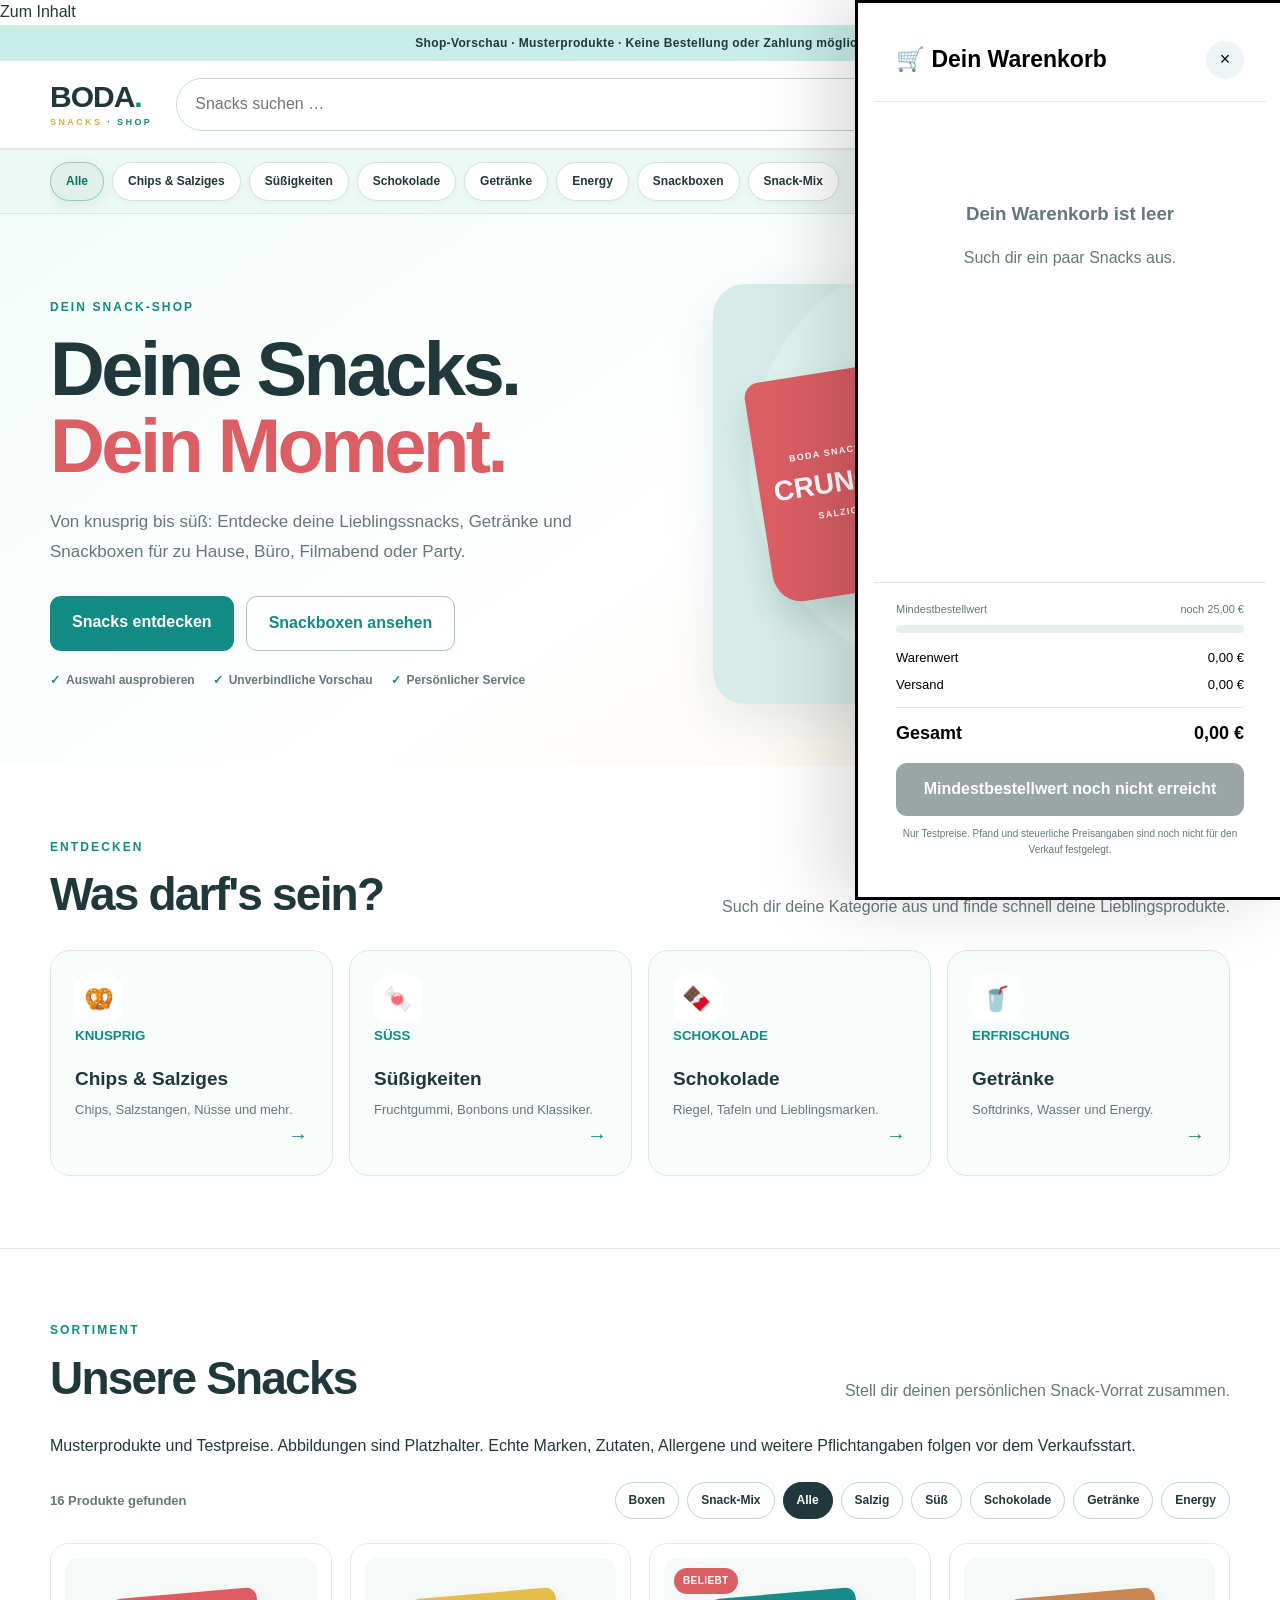
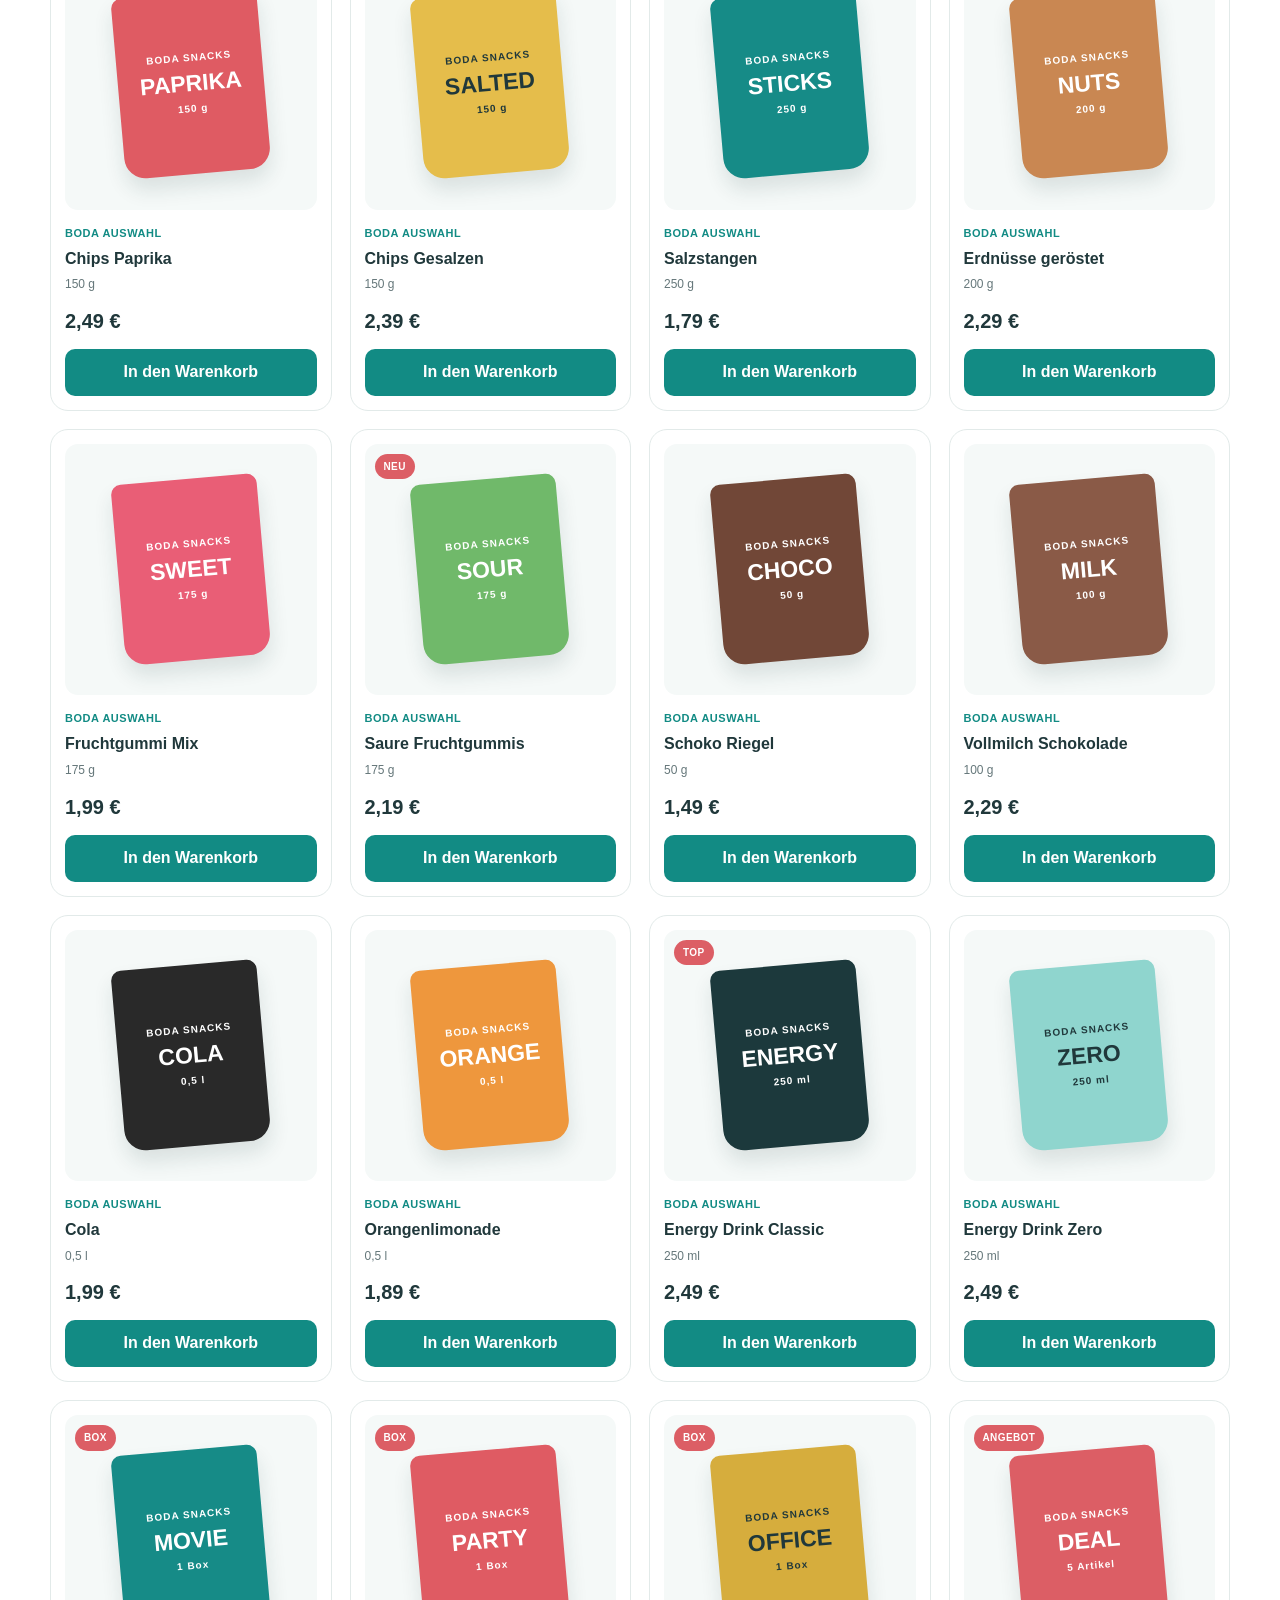
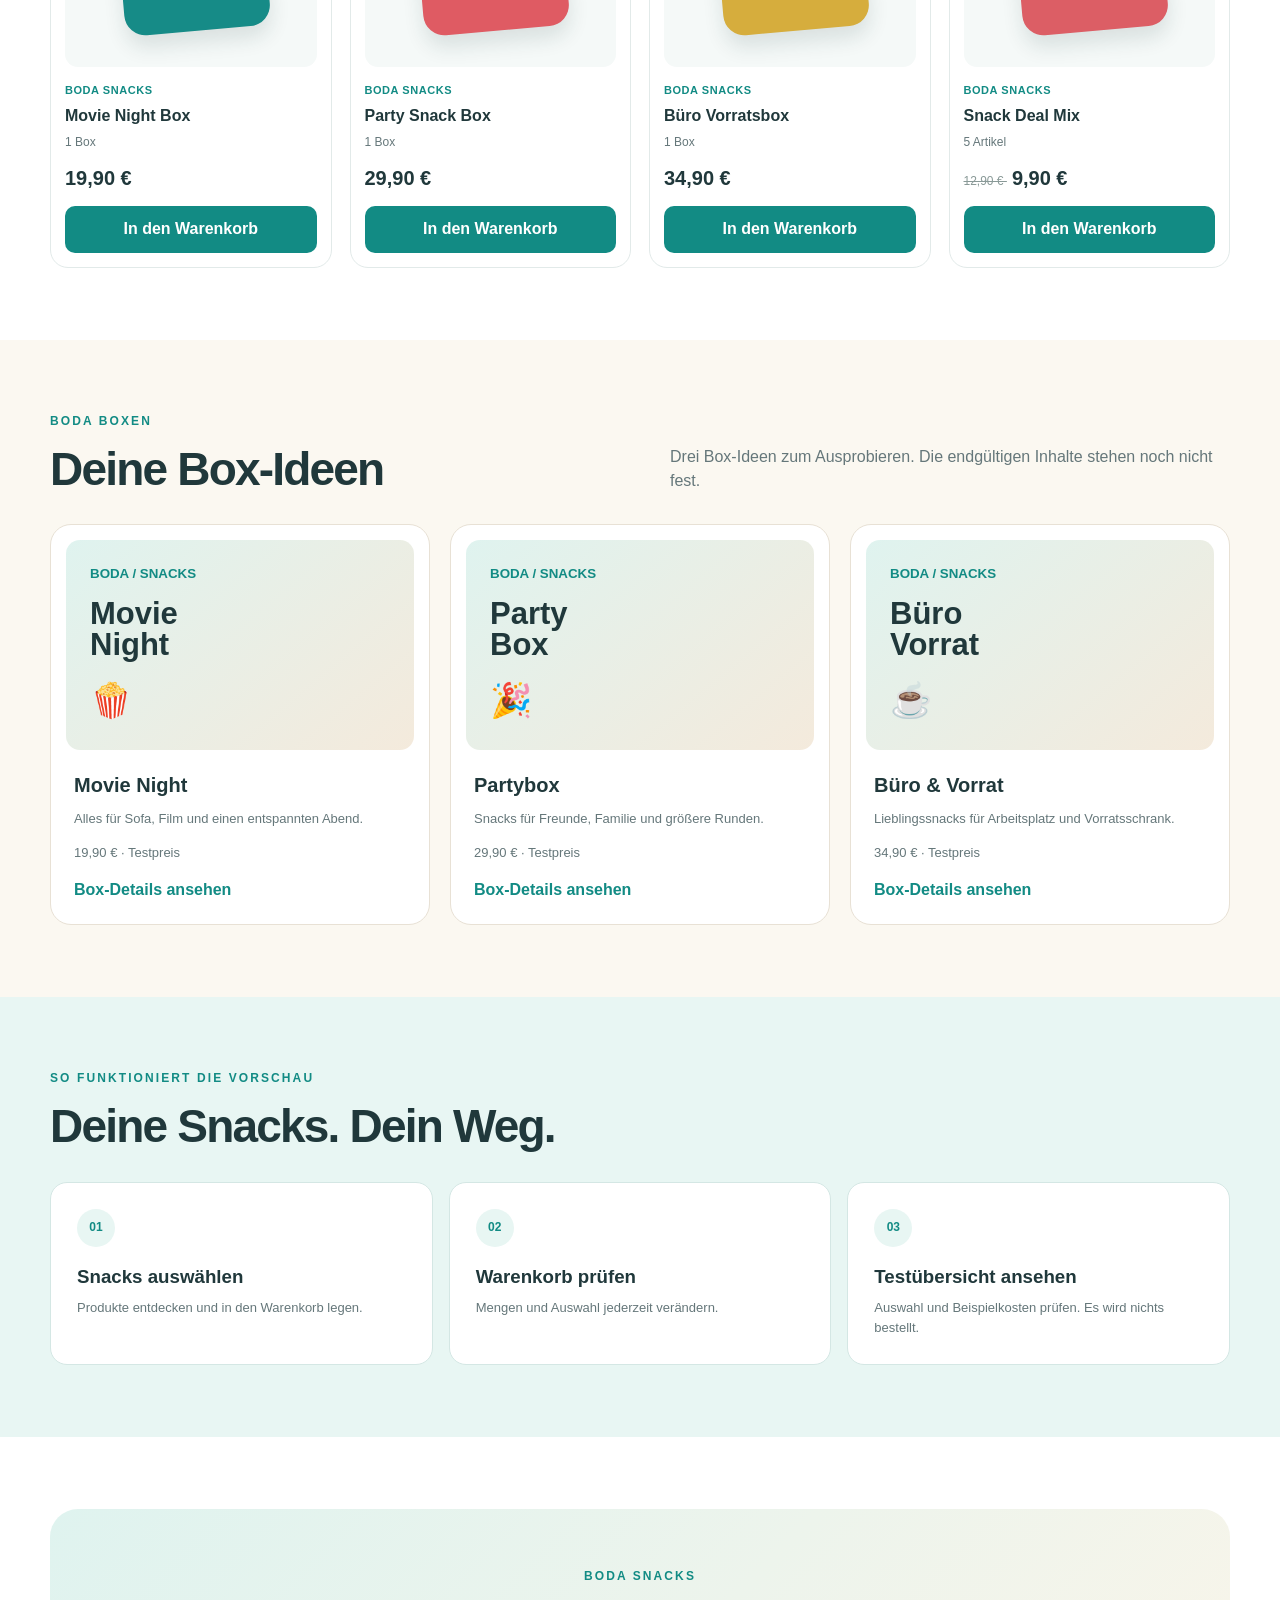
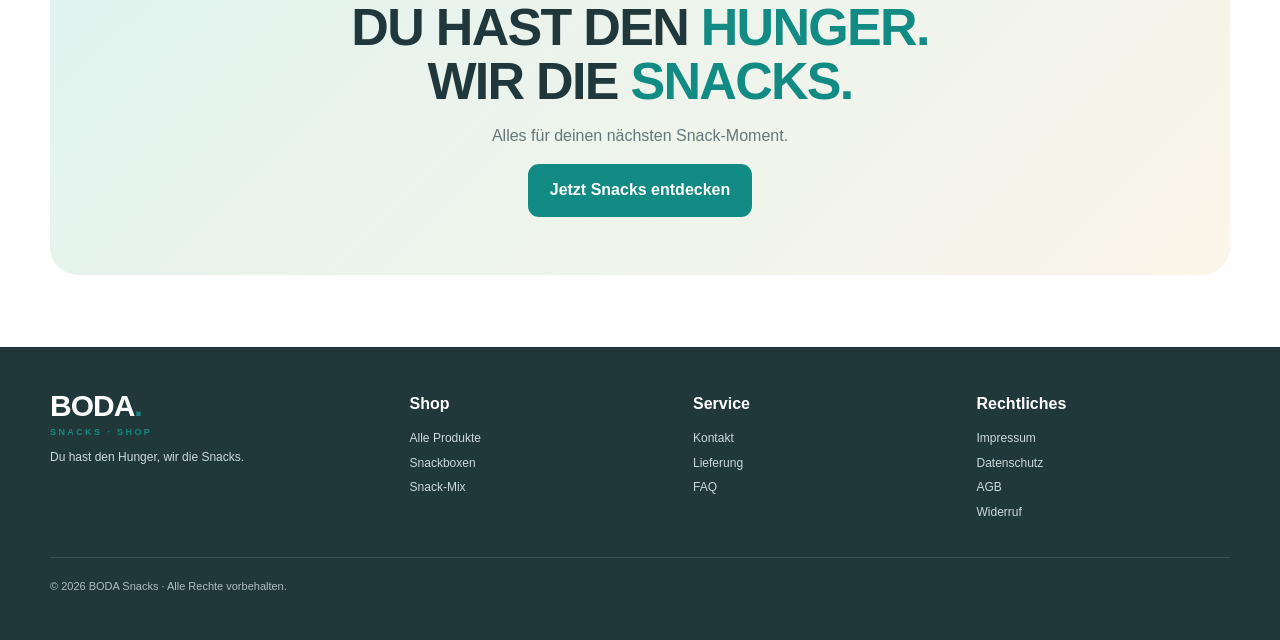
==== commit 0137ee41: "Update index.html" ====
--- a/index.html
+++ b/index.html
@@ -14,39 +14,39 @@
         content="BODA Snacks – Snacks, Süßigkeiten, Getränke und Snackboxen bequem online entdecken."
     >
 
-    <title>BODA Snacks Shop | Du hast den Hunger, wir die Snacks.</title>
-
-    <!-- CSS -->
+    <!-- Während der Testphase nicht für Suchmaschinen freigeben -->
+    <meta name="robots" content="noindex, nofollow">
+
+    <title>
+        BODA Snacks Shop | Du hast den Hunger, wir die Snacks.
+    </title>
+
     <link
         rel="stylesheet"
-        href="css/style.css"
+        href="css/style.css?v=20260911"
     >
 </head>
 
-
 <body>
 
-
-<!-- =========================================================
-     HINWEIS TESTVERSION
-========================================================= -->
+<a class="skip-link" href="#mainContent">
+    Zum Inhalt
+</a>
+
+
+<!-- TESTHINWEIS -->
 
 <div class="demo-note">
-    BODA Snacks Shop · Testversion
+    Shop-Vorschau · Musterprodukte ·
+    Keine Bestellung oder Zahlung möglich
 </div>
 
 
-
-<!-- =========================================================
-     HEADER
-========================================================= -->
+<!-- HEADER -->
 
 <header class="site-header">
 
     <div class="container header-row">
-
-
-        <!-- LOGO -->
 
         <a
             href="index.html"
@@ -54,19 +54,13 @@
             aria-label="BODA Snacks Shop Startseite"
         >
             BODA<span>.</span>
-<small>
-    <span class="logo-snacks">SNACKS</span> · SHOP
-</small>
+
+            <small>
+                <span class="logo-snacks">SNACKS</span> · SHOP
+            </small>
         </a>
 
-
-
-        <!-- SUCHE -->
-
-        <form
-            class="search"
-            id="searchForm"
-        >
+        <form class="search" id="searchForm">
 
             <input
                 type="search"
@@ -81,917 +75,621 @@
 
         </form>
 
-
-
-        <!-- WARENKORB -->
-
         <button
             class="cart-btn"
             id="openCart"
             type="button"
+            aria-haspopup="dialog"
+            aria-controls="cartPanel"
+            aria-expanded="false"
         >
-
             🛒 Warenkorb
 
-            <span
-                class="cart-count"
-                id="cartCount"
-            >
+            <span class="cart-count" id="cartCount">
                 0
             </span>
-
-        </button>
-
+        </button>
 
     </div>
 
 </header>
 
 
-
-<!-- =========================================================
-     KATEGORIE NAVIGATION
-========================================================= -->
+<!-- KATEGORIENAVIGATION -->
 
 <nav class="category-nav">
 
     <div class="container nav-row">
 
-
-        <button
-            class="nav-chip active"
-            data-category="alle"
-        >
+        <button class="nav-chip active" data-category="alle">
             Alle
         </button>
 
-
-        <button
-            class="nav-chip"
-            data-category="salzig"
-        >
-            Chips & Salziges
-        </button>
-
-
-        <button
-            class="nav-chip"
-            data-category="suess"
-        >
+        <button class="nav-chip" data-category="salzig">
+            Chips &amp; Salziges
+        </button>
+
+        <button class="nav-chip" data-category="suess">
             Süßigkeiten
         </button>
 
-
-        <button
-            class="nav-chip"
-            data-category="schokolade"
-        >
+        <button class="nav-chip" data-category="schokolade">
             Schokolade
         </button>
 
-
-        <button
-            class="nav-chip"
-            data-category="getraenke"
-        >
+        <button class="nav-chip" data-category="getraenke">
             Getränke
         </button>
 
-
-        <button
-            class="nav-chip"
-            data-category="energy"
-        >
+        <button class="nav-chip" data-category="energy">
             Energy
         </button>
 
-
-        <button
-            class="nav-chip"
-            data-category="boxen"
-        >
+        <button class="nav-chip" data-category="boxen">
             Snackboxen
         </button>
 
-
-        <button
-            class="nav-chip"
-            data-category="angebote"
-        >
-            Angebote
-        </button>
-
+        <button class="nav-chip" data-category="angebote">
+            Snack-Mix
+        </button>
 
     </div>
 
 </nav>
 
-
-
-<!-- =========================================================
-     HAUPTINHALT
-========================================================= -->
-
-<main>
-
-
-
-<!-- =========================================================
-     HERO
-========================================================= -->
-
-<section class="hero">
-
-    <div class="container hero-grid">
-
-
-        <div class="hero-copy">
-
-            <div class="eyebrow">
-                DEIN SNACK-SHOP
-            </div>
-
-
-            <h1>
-                Deine Snacks.<br>
-                <span>Dein Moment.</span>
-            </h1>
-
-
-            <p>
-                Von knusprig bis süß:
-                Entdecke deine Lieblingssnacks,
-                Getränke und Snackboxen für zu Hause,
-                Büro, Filmabend oder Party.
+<noscript>
+    <p class="container notice">
+        Bitte JavaScript aktivieren, um die Produktauswahl
+        und den Testwarenkorb zu nutzen.
+        Kontakt:
+        <a href="mailto:kontakt@boda-snacks.de">
+            kontakt@boda-snacks.de
+        </a>.
+    </p>
+</noscript>
+
+
+<main id="mainContent">
+
+    <!-- HERO -->
+
+    <section class="hero">
+
+        <div class="container hero-grid">
+
+            <div class="hero-copy">
+
+                <div class="eyebrow">
+                    DEIN SNACK-SHOP
+                </div>
+
+                <h1>
+                    Deine Snacks.<br>
+                    <span>Dein Moment.</span>
+                </h1>
+
+                <p>
+                    Von knusprig bis süß:
+                    Entdecke deine Lieblingssnacks,
+                    Getränke und Snackboxen für zu Hause,
+                    Büro, Filmabend oder Party.
+                </p>
+
+                <div class="hero-actions">
+
+                    <a
+                        href="#sortiment"
+                        class="btn btn-primary"
+                    >
+                        Snacks entdecken
+                    </a>
+
+                    <a
+                        href="#snackboxen"
+                        class="btn btn-secondary"
+                    >
+                        Snackboxen ansehen
+                    </a>
+
+                </div>
+
+                <div class="trust-row">
+                    <span>Auswahl ausprobieren</span>
+                    <span>Unverbindliche Vorschau</span>
+                    <span>Persönlicher Service</span>
+                </div>
+
+            </div>
+
+            <div class="hero-art" aria-hidden="true">
+
+                <div class="hero-pack a">
+                    <small>BODA SNACKS</small>
+                    <strong>CRUNCH</strong>
+                    <small>SALZIG</small>
+                </div>
+
+                <div class="hero-pack b">
+                    <small>BODA SNACKS</small>
+                    <strong>SNACK</strong>
+                    <small>TIME</small>
+                </div>
+
+                <div class="hero-pack c">
+                    <small>BODA SNACKS</small>
+                    <strong>SWEET</strong>
+                    <small>MOMENT</small>
+                </div>
+
+            </div>
+
+        </div>
+
+    </section>
+
+
+    <!-- KATEGORIEKARTEN -->
+
+    <section class="categories-section">
+
+        <div class="container">
+
+            <div class="section-head">
+
+                <div>
+                    <div class="eyebrow">ENTDECKEN</div>
+                    <h2>Was darf's sein?</h2>
+                </div>
+
+                <p>
+                    Such dir deine Kategorie aus
+                    und finde schnell deine Lieblingsprodukte.
+                </p>
+
+            </div>
+
+            <div class="category-grid">
+
+                <button
+                    class="category-card"
+                    data-category="salzig"
+                >
+                    <div class="category-icon">🥨</div>
+
+                    <div>
+                        <small>KNUSPRIG</small>
+                        <h3>Chips &amp; Salziges</h3>
+                        <p>Chips, Salzstangen, Nüsse und mehr.</p>
+                    </div>
+
+                    <b>→</b>
+                </button>
+
+                <button
+                    class="category-card"
+                    data-category="suess"
+                >
+                    <div class="category-icon">🍬</div>
+
+                    <div>
+                        <small>SÜSS</small>
+                        <h3>Süßigkeiten</h3>
+                        <p>Fruchtgummi, Bonbons und Klassiker.</p>
+                    </div>
+
+                    <b>→</b>
+                </button>
+
+                <button
+                    class="category-card"
+                    data-category="schokolade"
+                >
+                    <div class="category-icon">🍫</div>
+
+                    <div>
+                        <small>SCHOKOLADE</small>
+                        <h3>Schokolade</h3>
+                        <p>Riegel, Tafeln und Lieblingsmarken.</p>
+                    </div>
+
+                    <b>→</b>
+                </button>
+
+                <button
+                    class="category-card"
+                    data-category="getraenke"
+                >
+                    <div class="category-icon">🥤</div>
+
+                    <div>
+                        <small>ERFRISCHUNG</small>
+                        <h3>Getränke</h3>
+                        <p>Softdrinks, Wasser und Energy.</p>
+                    </div>
+
+                    <b>→</b>
+                </button>
+
+            </div>
+
+        </div>
+
+    </section>
+
+
+    <!-- SORTIMENT -->
+
+    <section class="products-section" id="sortiment">
+
+        <div class="container">
+
+            <div class="section-head">
+
+                <div>
+                    <div class="eyebrow">SORTIMENT</div>
+                    <h2>Unsere Snacks</h2>
+                </div>
+
+                <p>
+                    Stell dir deinen persönlichen
+                    Snack-Vorrat zusammen.
+                </p>
+
+            </div>
+
+            <p
+                class="shop-conditions"
+                data-shop-conditions
+            ></p>
+
+            <p class="product-disclaimer">
+                Musterprodukte und Testpreise.
+                Abbildungen sind Platzhalter.
+                Echte Marken, Zutaten, Allergene und weitere
+                Pflichtangaben folgen vor dem Verkaufsstart.
             </p>
 
-
-            <div class="hero-actions">
+            <div class="toolbar">
+
+                <div
+                    class="results"
+                    id="productResultCount"
+                    role="status"
+                    aria-live="polite"
+                >
+                    Produkte werden geladen …
+                </div>
+
+                <div class="filter-row">
+
+                    <button
+                        type="button"
+                        class="filter"
+                        data-category="boxen"
+                    >
+                        Boxen
+                    </button>
+
+                    <button
+                        type="button"
+                        class="filter"
+                        data-category="angebote"
+                    >
+                        Snack-Mix
+                    </button>
+
+                    <button
+                        class="filter active"
+                        data-category="alle"
+                    >
+                        Alle
+                    </button>
+
+                    <button
+                        class="filter"
+                        data-category="salzig"
+                    >
+                        Salzig
+                    </button>
+
+                    <button
+                        class="filter"
+                        data-category="suess"
+                    >
+                        Süß
+                    </button>
+
+                    <button
+                        class="filter"
+                        data-category="schokolade"
+                    >
+                        Schokolade
+                    </button>
+
+                    <button
+                        class="filter"
+                        data-category="getraenke"
+                    >
+                        Getränke
+                    </button>
+
+                    <button
+                        class="filter"
+                        data-category="energy"
+                    >
+                        Energy
+                    </button>
+
+                </div>
+
+            </div>
+
+            <!-- Wird durch shop.js mit Produkten gefüllt -->
+
+            <div
+                class="product-grid"
+                id="productGrid"
+                aria-label="Produktauswahl"
+            ></div>
+
+            <div
+                class="empty-products"
+                id="emptyProducts"
+                hidden
+            >
+                <h3>Keine Produkte gefunden</h3>
+
+                <p>
+                    Versuch eine andere Kategorie
+                    oder einen anderen Suchbegriff.
+                </p>
+            </div>
+
+        </div>
+
+    </section>
+
+
+    <!-- SNACKBOXEN -->
+
+    <section class="packages" id="snackboxen">
+
+        <div class="container">
+
+            <div class="section-head">
+
+                <div>
+                    <div class="eyebrow">BODA BOXEN</div>
+                    <h2>Deine Box-Ideen</h2>
+                </div>
+
+                <p>
+                    Drei Box-Ideen zum Ausprobieren.
+                    Die endgültigen Inhalte stehen noch nicht fest.
+                </p>
+
+            </div>
+
+            <div class="bundle-grid">
+
+                <article class="bundle">
+
+                    <div class="bundle-art">
+                        <small>BODA / SNACKS</small>
+                        <strong>Movie<br>Night</strong>
+                        <span>🍿</span>
+                    </div>
+
+                    <div class="bundle-body">
+
+                        <h3>Movie Night</h3>
+
+                        <p>
+                            Alles für Sofa,
+                            Film und einen entspannten Abend.
+                        </p>
+
+                        <p class="bundle-price">
+                            19,90 € · Testpreis
+                        </p>
+
+                        <button
+                            type="button"
+                            data-product-id="13"
+                        >
+                            Box-Details ansehen
+                        </button>
+
+                    </div>
+
+                </article>
+
+                <article class="bundle">
+
+                    <div class="bundle-art">
+                        <small>BODA / SNACKS</small>
+                        <strong>Party<br>Box</strong>
+                        <span>🎉</span>
+                    </div>
+
+                    <div class="bundle-body">
+
+                        <h3>Partybox</h3>
+
+                        <p>
+                            Snacks für Freunde,
+                            Familie und größere Runden.
+                        </p>
+
+                        <p class="bundle-price">
+                            29,90 € · Testpreis
+                        </p>
+
+                        <button
+                            type="button"
+                            data-product-id="14"
+                        >
+                            Box-Details ansehen
+                        </button>
+
+                    </div>
+
+                </article>
+
+                <article class="bundle">
+
+                    <div class="bundle-art">
+                        <small>BODA / SNACKS</small>
+                        <strong>Büro<br>Vorrat</strong>
+                        <span>☕</span>
+                    </div>
+
+                    <div class="bundle-body">
+
+                        <h3>Büro &amp; Vorrat</h3>
+
+                        <p>
+                            Lieblingssnacks für Arbeitsplatz
+                            und Vorratsschrank.
+                        </p>
+
+                        <p class="bundle-price">
+                            34,90 € · Testpreis
+                        </p>
+
+                        <button
+                            type="button"
+                            data-product-id="15"
+                        >
+                            Box-Details ansehen
+                        </button>
+
+                    </div>
+
+                </article>
+
+            </div>
+
+        </div>
+
+    </section>
+
+
+    <!-- ABLAUF DER VORSCHAU -->
+
+    <section class="delivery">
+
+        <div class="container">
+
+            <div class="section-head">
+
+                <div>
+                    <div class="eyebrow">
+                        SO FUNKTIONIERT DIE VORSCHAU
+                    </div>
+
+                    <h2>Deine Snacks. Dein Weg.</h2>
+                </div>
+
+            </div>
+
+            <div class="steps">
+
+                <article class="step">
+                    <span>01</span>
+                    <h3>Snacks auswählen</h3>
+
+                    <p>
+                        Produkte entdecken
+                        und in den Warenkorb legen.
+                    </p>
+                </article>
+
+                <article class="step">
+                    <span>02</span>
+                    <h3>Warenkorb prüfen</h3>
+
+                    <p>
+                        Mengen und Auswahl
+                        jederzeit verändern.
+                    </p>
+                </article>
+
+                <article class="step">
+                    <span>03</span>
+                    <h3>Testübersicht ansehen</h3>
+
+                    <p>
+                        Auswahl und Beispielkosten prüfen.
+                        Es wird nichts bestellt.
+                    </p>
+                </article>
+
+            </div>
+
+        </div>
+
+    </section>
+
+
+    <!-- ABSCHLUSS -->
+
+    <section class="closing">
+
+        <div class="container">
+
+            <div class="closing-box">
+
+                <div class="eyebrow">
+                    BODA SNACKS
+                </div>
+
+                <h2>
+                    DU HAST DEN
+                    <span>HUNGER.</span>
+
+                    <br>
+
+                    WIR DIE
+                    <span>SNACKS.</span>
+                </h2>
+
+                <p>
+                    Alles für deinen nächsten Snack-Moment.
+                </p>
 
                 <a
                     href="#sortiment"
                     class="btn btn-primary"
                 >
-                    Snacks entdecken
+                    Jetzt Snacks entdecken
                 </a>
 
-
-                <a
-                    href="#snackboxen"
-                    class="btn btn-secondary"
-                >
-                    Snackboxen ansehen
-                </a>
-
-            </div>
-
-
-            <div class="trust-row">
-
-                <span>
-                    Bekannte Marken
-                </span>
-
-                <span>
-                    Sichere Bestellung
-                </span>
-
-                <span>
-                    Persönlicher Service
-                </span>
-
-            </div>
-
-        </div>
-
-
-
-        <!-- HERO GRAFIK -->
-
-        <div
-            class="hero-art"
-            aria-hidden="true"
-        >
-
-            <div class="hero-pack a">
-
-                <small>
-                    BODA SNACKS
-                </small>
-
-                <strong>
-                    CRUNCH
-                </strong>
-
-                <small>
-                    SALZIG
-                </small>
-
-            </div>
-
-
-            <div class="hero-pack b">
-
-                <small>
-                    BODA SNACKS
-                </small>
-
-                <strong>
-                    SNACK
-                </strong>
-
-                <small>
-                    TIME
-                </small>
-
-            </div>
-
-
-            <div class="hero-pack c">
-
-                <small>
-                    BODA SNACKS
-                </small>
-
-                <strong>
-                    SWEET
-                </strong>
-
-                <small>
-                    MOMENT
-                </small>
-
-            </div>
-
-        </div>
-
-
-    </div>
-
-</section>
-
-
-
-<!-- =========================================================
-     KATEGORIEN
-========================================================= -->
-
-<section class="categories-section">
+            </div>
+
+        </div>
+
+    </section>
+
+</main>
+
+
+<!-- FOOTER -->
+
+<footer>
 
     <div class="container">
 
-
-        <div class="section-head">
+        <div class="footer-grid">
 
             <div>
 
-                <div class="eyebrow">
-                    ENTDECKEN
-                </div>
-
-                <h2>
-                    Was darf's sein?
-                </h2>
-
-            </div>
-
-
-            <p>
-                Such dir deine Kategorie aus
-                und finde schnell deine Lieblingsprodukte.
-            </p>
-
-        </div>
-
-
-
-        <div class="category-grid">
-
-
-            <button
-                class="category-card"
-                data-category="salzig"
-            >
-
-                <div class="category-icon">
-                    🥨
-                </div>
-
-                <div>
-
-                    <small>
-                        KNUSPRIG
-                    </small>
-
-                    <h3>
-                        Chips & Salziges
-                    </h3>
-
-                    <p>
-                        Chips, Salzstangen,
-                        Nüsse und mehr.
-                    </p>
-
-                </div>
-
-                <b>→</b>
-
-            </button>
-
-
-
-            <button
-                class="category-card"
-                data-category="suess"
-            >
-
-                <div class="category-icon">
-                    🍬
-                </div>
-
-                <div>
-
-                    <small>
-                        SÜSS
-                    </small>
-
-                    <h3>
-                        Süßigkeiten
-                    </h3>
-
-                    <p>
-                        Fruchtgummi,
-                        Bonbons und Klassiker.
-                    </p>
-
-                </div>
-
-                <b>→</b>
-
-            </button>
-
-
-
-            <button
-                class="category-card"
-                data-category="schokolade"
-            >
-
-                <div class="category-icon">
-                    🍫
-                </div>
-
-                <div>
-
-                    <small>
-                        SCHOKOLADE
-                    </small>
-
-                    <h3>
-                        Schokolade
-                    </h3>
-
-                    <p>
-                        Riegel,
-                        Tafeln und Lieblingsmarken.
-                    </p>
-
-                </div>
-
-                <b>→</b>
-
-            </button>
-
-
-
-            <button
-                class="category-card"
-                data-category="getraenke"
-            >
-
-                <div class="category-icon">
-                    🥤
-                </div>
-
-                <div>
-
-                    <small>
-                        ERFRISCHUNG
-                    </small>
-
-                    <h3>
-                        Getränke
-                    </h3>
-
-                    <p>
-                        Softdrinks,
-                        Wasser und Energy.
-                    </p>
-
-                </div>
-
-                <b>→</b>
-
-            </button>
-
-
-        </div>
-
-
-    </div>
-
-</section>
-
-
-
-<!-- =========================================================
-     PRODUKTSORTIMENT
-========================================================= -->
-
-<section
-    class="products-section"
-    id="sortiment"
->
-
-    <div class="container">
-
-
-        <div class="section-head">
-
-            <div>
-
-                <div class="eyebrow">
-                    SORTIMENT
-                </div>
-
-                <h2>
-                    Unsere Snacks
-                </h2>
-
-            </div>
-
-
-            <p>
-                Stell dir deinen persönlichen
-                Snack-Vorrat zusammen.
-            </p>
-
-        </div>
-
-
-
-        <!-- FILTER -->
-
-        <div class="toolbar">
-
-
-            <div
-                class="results"
-                id="productResultCount"
-            >
-                Produkte werden geladen …
-            </div>
-
-
-
-            <div class="filter-row">
-
-
-                <button
-                    class="filter active"
-                    data-category="alle"
-                >
-                    Alle
-                </button>
-
-
-                <button
-                    class="filter"
-                    data-category="salzig"
-                >
-                    Salzig
-                </button>
-
-
-                <button
-                    class="filter"
-                    data-category="suess"
-                >
-                    Süß
-                </button>
-
-
-                <button
-                    class="filter"
-                    data-category="schokolade"
-                >
-                    Schokolade
-                </button>
-
-
-                <button
-                    class="filter"
-                    data-category="getraenke"
-                >
-                    Getränke
-                </button>
-
-
-                <button
-                    class="filter"
-                    data-category="energy"
-                >
-                    Energy
-                </button>
-
-
-            </div>
-
-
-        </div>
-
-
-
-        <!--
-            PRODUKTE WERDEN SPÄTER
-            AUTOMATISCH AUS products.js
-            HIER EINGEFÜGT
-        -->
-
-        <div
-            class="product-grid"
-            id="productGrid"
-        >
-        </div>
-
-
-
-        <div
-            class="empty-products"
-            id="emptyProducts"
-        >
-
-            <h3>
-                Keine Produkte gefunden
-            </h3>
-
-            <p>
-                Versuch eine andere Kategorie
-                oder einen anderen Suchbegriff.
-            </p>
-
-        </div>
-
-
-    </div>
-
-</section>
-
-
-
-<!-- =========================================================
-     SNACKBOXEN
-========================================================= -->
-
-<section
-    class="packages"
-    id="snackboxen"
->
-
-    <div class="container">
-
-
-        <div class="section-head">
-
-            <div>
-
-                <div class="eyebrow">
-                    BODA BOXEN
-                </div>
-
-                <h2>
-                    Fertige Snack-Momente
-                </h2>
-
-            </div>
-
-
-            <p>
-                Keine Lust lange auszuwählen?
-                Dann schnapp dir einfach eine fertige Box.
-            </p>
-
-        </div>
-
-
-
-        <div class="bundle-grid">
-
-
-            <article class="bundle">
-
-                <div class="bundle-art">
-
-                    <small>
-                        BODA / SNACKS
-                    </small>
-
-                    <strong>
-                        Movie<br>Night
-                    </strong>
-
-                    <span>
-                        🍿
-                    </span>
-
-                </div>
-
-
-                <div class="bundle-body">
-
-                    <h3>
-                        Movie Night
-                    </h3>
-
-                    <p>
-                        Alles für Sofa,
-                        Film und einen entspannten Abend.
-                    </p>
-
-                    <button
-                        data-category="boxen"
-                    >
-                        Box entdecken →
-                    </button>
-
-                </div>
-
-            </article>
-
-
-
-            <article class="bundle">
-
-                <div class="bundle-art">
-
-                    <small>
-                        BODA / SNACKS
-                    </small>
-
-                    <strong>
-                        Party<br>Box
-                    </strong>
-
-                    <span>
-                        🎉
-                    </span>
-
-                </div>
-
-
-                <div class="bundle-body">
-
-                    <h3>
-                        Partybox
-                    </h3>
-
-                    <p>
-                        Snacks für Freunde,
-                        Familie und größere Runden.
-                    </p>
-
-                    <button
-                        data-category="boxen"
-                    >
-                        Box entdecken →
-                    </button>
-
-                </div>
-
-            </article>
-
-
-
-            <article class="bundle">
-
-                <div class="bundle-art">
-
-                    <small>
-                        BODA / SNACKS
-                    </small>
-
-                    <strong>
-                        Büro<br>Vorrat
-                    </strong>
-
-                    <span>
-                        ☕
-                    </span>
-
-                </div>
-
-
-                <div class="bundle-body">
-
-                    <h3>
-                        Büro & Vorrat
-                    </h3>
-
-                    <p>
-                        Lieblingssnacks für Arbeitsplatz
-                        und Vorratsschrank.
-                    </p>
-
-                    <button
-                        data-category="boxen"
-                    >
-                        Box entdecken →
-                    </button>
-
-                </div>
-
-            </article>
-
-
-        </div>
-
-
-    </div>
-
-</section>
-
-
-
-<!-- =========================================================
-     BESTELLABLAUF
-========================================================= -->
-
-<section class="delivery">
-
-    <div class="container">
-
-
-        <div class="section-head">
-
-            <div>
-
-                <div class="eyebrow">
-                    EINFACH BESTELLEN
-                </div>
-
-                <h2>
-                    Deine Snacks. Dein Weg.
-                </h2>
-
-            </div>
-
-        </div>
-
-
-
-        <div class="steps">
-
-
-            <article class="step">
-
-                <span>
-                    01
-                </span>
-
-                <h3>
-                    Snacks auswählen
-                </h3>
-
-                <p>
-                    Produkte entdecken
-                    und in den Warenkorb legen.
-                </p>
-
-            </article>
-
-
-
-            <article class="step">
-
-                <span>
-                    02
-                </span>
-
-                <h3>
-                    Warenkorb prüfen
-                </h3>
-
-                <p>
-                    Mengen und Auswahl
-                    jederzeit verändern.
-                </p>
-
-            </article>
-
-
-
-            <article class="step">
-
-                <span>
-                    03
-                </span>
-
-                <h3>
-                    Bestellung abschließen
-                </h3>
-
-                <p>
-                    Lieferdaten eingeben
-                    und bequem bestellen.
-                </p>
-
-            </article>
-
-
-        </div>
-
-
-    </div>
-
-</section>
-
-
-
-<!-- =========================================================
-     ABSCHLUSS CTA
-========================================================= -->
-
-<section class="closing">
-
-    <div class="container">
-
-
-        <div class="closing-box">
-
-            <div class="eyebrow">
-                BODA SNACKS
-            </div>
-
-
-            <h2>
-
-                DU HAST DEN
-                <span>HUNGER.</span>
-
-                <br>
-
-                WIR DIE
-                <span>SNACKS.</span>
-
-            </h2>
-
-
-            <p>
-                Alles für deinen nächsten Snack-Moment.
-            </p>
-
-
-            <a
-                href="#sortiment"
-                class="btn btn-primary"
-            >
-                Jetzt Snacks entdecken
-            </a>
-
-        </div>
-
-
-    </div>
-
-</section>
-
-
-</main>
-
-
-
-<!-- =========================================================
-     FOOTER
-========================================================= -->
-
-<footer>
-
-    <div class="container">
-
-
-        <div class="footer-grid">
-
-
-            <div>
-
                 <div class="logo footer-logo">
-
                     BODA<span>.</span>
 
                     <small>
                         SNACKS · SHOP
                     </small>
-
                 </div>
 
                 <p>
@@ -1001,15 +699,11 @@
 
             </div>
 
-
-
             <div>
 
-                <h4>
-                    Shop
-                </h4>
-
-                <a href="#sortiment">
+                <h4>Shop</h4>
+
+                <a href="#sortiment" data-category="alle">
                     Alle Produkte
                 </a>
 
@@ -1017,101 +711,66 @@
                     Snackboxen
                 </a>
 
-                <a href="#sortiment">
-                    Angebote
+                <a href="#sortiment" data-category="angebote">
+                    Snack-Mix
                 </a>
 
             </div>
 
-
-
             <div>
 
-                <h4>
-                    Service
-                </h4>
-
-                <a href="#">
-                    Kontakt
-                </a>
-
-                <a href="#">
-                    Lieferung
-                </a>
-
-                <a href="#">
-                    FAQ
-                </a>
-
-            </div>
-
-
+                <h4>Service</h4>
+
+                <a href="Kontakt.html">Kontakt</a>
+                <a href="Lieferung.html">Lieferung</a>
+                <a href="FAQ.html">FAQ</a>
+
+            </div>
 
             <div>
 
-                <h4>
-                    Rechtliches
-                </h4>
-
-                <a href="Impressum.html">
-                    Impressum
-                </a>
-
-                <a href="Datenschutz.html">
-                    Datenschutz
-                </a>
-
-                <a href="AGB.html">
-                    AGB
-                </a>
-
-                <a href="Widerruf.html">
-                    Widerruf
-                </a>
-
-            </div>
-
-
-        </div>
-
-
+                <h4>Rechtliches</h4>
+
+                <a href="Impressum.html">Impressum</a>
+                <a href="Datenschutz.html">Datenschutz</a>
+                <a href="AGB.html">AGB</a>
+                <a href="Widerruf.html">Widerruf</a>
+
+            </div>
+
+        </div>
 
         <div class="copyright">
-
-            © 2026 BODA Snacks ·
-            Alle Rechte vorbehalten.
-
-        </div>
-
+            © 2026 BODA Snacks · Alle Rechte vorbehalten.
+        </div>
 
     </div>
 
 </footer>
 
 
-
-<!-- =========================================================
-     WARENKORB
-========================================================= -->
+<!-- WARENKORB -->
 
 <div
     class="overlay"
     id="cartOverlay"
+    aria-hidden="true"
 ></div>
 
-
-<aside
+<dialog
     class="cart-panel"
     id="cartPanel"
+    role="dialog"
+    aria-modal="true"
+    aria-label="Dein Testwarenkorb"
+    tabindex="-1"
+    inert
+    aria-hidden="true"
 >
 
-
     <div class="cart-head">
 
-        <h2>
-            🛒 Dein Warenkorb
-        </h2>
-
+        <h2>🛒 Dein Warenkorb</h2>
 
         <button
             class="close"
@@ -1124,37 +783,20 @@
 
     </div>
 
-
-
-    <div
-        class="cart-body"
-        id="cartItems"
-    >
+    <div class="cart-body" id="cartItems">
 
         <div class="empty-cart">
-
-            <h3>
-                Dein Warenkorb ist leer
-            </h3>
-
-            <p>
-                Such dir ein paar Snacks aus.
-            </p>
-
+            <h3>Dein Warenkorb ist leer</h3>
+            <p>Such dir ein paar Snacks aus.</p>
         </div>
 
     </div>
 
-
-
     <div class="cart-foot">
 
-
         <div class="progress-label">
 
-            <span>
-                Mindestbestellwert
-            </span>
+            <span>Mindestbestellwert</span>
 
             <span id="minimumText">
                 0,00 €
@@ -1162,105 +804,88 @@
 
         </div>
 
-
         <div class="progress">
-
             <div id="minimumProgress"></div>
-
-        </div>
-
-
+        </div>
 
         <div class="summary">
 
-
             <div class="summary-row">
-
-                <span>
-                    Warenwert
-                </span>
-
-                <span id="cartSubtotal">
-                    0,00 €
-                </span>
-
-            </div>
-
+                <span>Warenwert</span>
+                <span id="cartSubtotal">0,00 €</span>
+            </div>
 
             <div class="summary-row">
-
-                <span>
-                    Versand
-                </span>
-
-                <span id="shippingCost">
-                    0,00 €
-                </span>
-
-            </div>
-
+                <span>Versand</span>
+                <span id="shippingCost">0,00 €</span>
+            </div>
 
             <div class="summary-row total">
-
-                <span>
-                    Gesamt
-                </span>
-
-                <span id="cartTotal">
-                    0,00 €
-                </span>
-
-            </div>
-
-
-        </div>
-
-
+                <span>Gesamt</span>
+                <span id="cartTotal">0,00 €</span>
+            </div>
+
+        </div>
 
         <a
             href="checkout.html"
             class="checkout-demo"
             id="checkoutButton"
         >
-            Zur Kasse
+            Zur Testübersicht
         </a>
 
-
         <p class="cart-hint">
-            Aktuell befindet sich der Shop noch
-            in der Testphase.
+            Nur Testpreise. Pfand und steuerliche Preisangaben
+            sind noch nicht für den Verkauf festgelegt.
         </p>
 
-
     </div>
 
-
-</aside>
-
-
-
-<!-- =========================================================
-     MELDUNG
-========================================================= -->
+</dialog>
+
+
+<!-- STATUSMELDUNGEN -->
 
 <div
     class="toast"
     id="toast"
+    role="status"
+    aria-live="polite"
+    aria-atomic="true"
 >
     Produkt wurde hinzugefügt.
 </div>
 
 
-
-<!-- =========================================================
-     JAVASCRIPT
-========================================================= -->
+<!-- JAVASCRIPT: REIHENFOLGE BEIBEHALTEN -->
 
 <script src="js/products.js"></script>
+<script src="js/core.js"></script>
 <script src="js/shop.js"></script>
 <script src="js/cart.js"></script>
 
 
+<!-- PRODUKTDETAILS -->
+
+<dialog
+    id="productDialog"
+    class="product-dialog"
+    aria-labelledby="detailTitle"
+>
+
+    <button
+        type="button"
+        class="close"
+        id="closeProduct"
+        aria-label="Produktdetails schließen"
+    >
+        ×
+    </button>
+
+    <div id="productDetails"></div>
+
+</dialog>
+
 </body>
-
 </html>
--- a/css/style.css
+++ b/css/style.css
@@ -3369,3 +3369,496 @@
 
     color: var(--muted) !important;
 }
+/* =========================================================
+   WIDERRUF - ALTERNATIVE DRUCKVERSION
+========================================================= */
+
+.withdrawal-alternative {
+    margin-top: 45px;
+}
+
+.withdrawal-divider {
+    display: flex;
+    align-items: center;
+    gap: 16px;
+
+    margin: 35px 0;
+}
+
+.withdrawal-divider::before,
+.withdrawal-divider::after {
+    content: "";
+
+    flex: 1;
+
+    height: 1px;
+
+    background: var(--line);
+}
+
+.withdrawal-divider span {
+    color: var(--muted);
+
+    font-size: 11px;
+    font-weight: 900;
+
+    letter-spacing: 0.12em;
+}
+
+.withdrawal-print-card {
+    padding: 28px;
+
+    border: 1px solid var(--line);
+
+    border-radius: 18px;
+
+    background: #fafcfb;
+}
+
+.withdrawal-print-head h3 {
+    margin: 12px 0 8px;
+
+    font-size: 24px;
+
+    color: var(--ink);
+}
+
+.withdrawal-print-head p {
+    margin-top: 0;
+}
+
+.print-recipient {
+    margin: 25px 0;
+
+    padding: 18px 20px;
+
+    border-left: 4px solid var(--gold);
+
+    border-radius: 10px;
+
+    background: #ffffff;
+}
+
+.print-recipient p {
+    margin-bottom: 0;
+}
+
+.withdrawal-statement {
+    margin: 25px 0 18px;
+}
+
+.print-signature-fields {
+    display: grid;
+
+    grid-template-columns:
+        repeat(2, minmax(0, 1fr));
+
+    gap: 40px;
+
+    margin: 50px 0 30px;
+}
+
+.print-signature-fields span {
+    display: block;
+
+    margin-bottom: 25px;
+
+    color: var(--muted);
+
+    font-size: 12px;
+}
+
+.signature-line {
+    border-bottom: 1px solid #555555;
+}
+
+.withdrawal-print-button {
+    cursor: pointer;
+}
+
+
+/* =========================================================
+   DRUCKANSICHT
+========================================================= */
+
+@media print {
+
+    body * {
+        visibility: hidden !important;
+    }
+
+    #printWithdrawalArea,
+    #printWithdrawalArea * {
+        visibility: visible !important;
+    }
+
+    #printWithdrawalArea {
+        position: absolute;
+
+        left: 0;
+        top: 0;
+
+        width: 100%;
+
+        padding: 20px;
+
+        border: none;
+
+        background: #ffffff;
+    }
+
+    .no-print,
+    .withdrawal-print-button,
+    .withdrawal-print-head p,
+    .withdrawal-print-head .legal-number {
+        display: none !important;
+    }
+
+    .withdrawal-print-head h3 {
+        font-size: 28px;
+    }
+
+    #printWithdrawalArea input,
+    #printWithdrawalArea textarea {
+        border: 1px solid #aaaaaa !important;
+
+        background: #ffffff !important;
+
+        box-shadow: none !important;
+    }
+
+    .print-signature-fields {
+        margin-top: 60px;
+    }
+
+}
+/* =========================================================
+   KONTAKTSEITE
+========================================================= */
+
+.contact-shop-grid {
+    display: grid;
+    grid-template-columns:
+        minmax(0, 0.85fr)
+        minmax(0, 1.15fr);
+
+    gap: 28px;
+
+    align-items: start;
+}
+
+
+.contact-shop-card {
+    padding: 32px;
+
+    background: var(--white);
+
+    border: 1px solid var(--line);
+
+    border-radius: 20px;
+
+    box-shadow:
+        0 10px 35px
+        rgba(30, 65, 65, 0.05);
+}
+
+
+.contact-shop-card h2 {
+    margin: 12px 0 15px;
+
+    font-size: 28px;
+
+    color: var(--ink);
+}
+
+
+.contact-shop-card > p {
+    color: var(--muted);
+
+    line-height: 1.7;
+}
+
+
+.contact-shop-actions {
+    display: flex;
+    flex-direction: column;
+
+    gap: 10px;
+
+    margin-top: 22px;
+}
+
+
+.contact-shop-actions .legal-mail {
+    justify-content: center;
+}
+
+
+.contact-submit {
+    cursor: pointer;
+
+    border: 1px solid var(--gold);
+}
+
+
+@media (max-width: 800px) {
+
+    .contact-shop-grid {
+        grid-template-columns: 1fr;
+    }
+
+}
+
+
+@media (max-width: 580px) {
+
+    .contact-shop-card {
+        padding: 22px 18px;
+    }
+
+}
+/* =========================================================
+   MOBILE WARENKORB FIX – IPHONE / SAFARI
+========================================================= */
+
+@media (max-width: 600px) {
+
+    #cartPanel {
+        width: 100%;
+        max-width: 100%;
+
+        height: 100dvh;
+        max-height: 100dvh;
+
+        display: flex;
+        flex-direction: column;
+
+        padding-bottom:
+            calc(20px + env(safe-area-inset-bottom));
+    }
+
+
+    #cartItems {
+        flex: 1;
+
+        overflow-y: auto;
+        -webkit-overflow-scrolling: touch;
+
+        padding-bottom: 20px;
+    }
+
+
+    .cart-summary {
+        flex-shrink: 0;
+
+        position: sticky;
+        bottom: 0;
+
+        background: #ffffff;
+
+        padding-bottom:
+            calc(12px + env(safe-area-inset-bottom));
+
+        z-index: 5;
+    }
+
+
+    #checkoutButton {
+        width: 100%;
+    }
+
+}
+/* =========================================================
+   BODA KATEGORIE-LEISTE – EIGENER LOOK
+========================================================= */
+
+.category-nav {
+    background: var(--ink);
+    border-top: 1px solid rgba(255, 255, 255, 0.06);
+    border-bottom: 1px solid rgba(255, 255, 255, 0.08);
+}
+
+
+.category-nav .container {
+    display: flex;
+    align-items: center;
+    gap: 8px;
+
+    overflow-x: auto;
+    scrollbar-width: none;
+
+    padding-top: 12px;
+    padding-bottom: 12px;
+}
+
+
+.category-nav .container::-webkit-scrollbar {
+    display: none;
+}
+
+
+.nav-chip {
+    flex: 0 0 auto;
+
+    padding: 9px 15px;
+
+    border: 1px solid rgba(255, 255, 255, 0.14);
+    border-radius: 999px;
+
+    background: transparent;
+
+    color: rgba(255, 255, 255, 0.82);
+
+    font-size: 12px;
+    font-weight: 800;
+
+    cursor: pointer;
+
+    transition: 0.2s ease;
+}
+
+
+.nav-chip:hover {
+    background: rgba(255, 255, 255, 0.08);
+
+    color: #ffffff;
+
+    border-color: rgba(214, 173, 61, 0.55);
+}
+
+
+.nav-chip.active {
+    background: var(--gold);
+
+    color: var(--ink);
+
+    border-color: var(--gold);
+
+    box-shadow:
+        0 5px 18px
+        rgba(214, 173, 61, 0.18);
+}
+
+
+/* MOBILE */
+
+@media (max-width: 600px) {
+
+    .category-nav .container {
+        padding-top: 10px;
+        padding-bottom: 10px;
+    }
+
+    .nav-chip {
+        padding: 8px 13px;
+        font-size: 11px;
+    }
+
+}
+/* =========================================================
+   BODA KATEGORIE-LEISTE – SEHR HELL
+========================================================= */
+
+.category-nav {
+    background: #fbfcfa;
+    border-top: 1px solid #edf1ef;
+    border-bottom: 1px solid #e4ece9;
+}
+
+
+.nav-chip {
+    background: #ffffff;
+
+    color: var(--ink);
+
+    border: 1px solid #dfe8e5;
+
+    box-shadow:
+        0 2px 8px
+        rgba(30, 65, 65, 0.04);
+}
+
+
+.nav-chip:hover {
+    background: #f7fbfa;
+
+    border-color: #b8d8d2;
+
+    color: var(--teal-dark);
+}
+
+
+.nav-chip.active {
+    background: #f5ecd0;
+
+    color: var(--ink);
+
+    border-color: var(--gold);
+
+    box-shadow:
+        0 4px 14px
+        rgba(214, 173, 61, 0.12);
+}
+/* =========================================================
+   BODA KATEGORIE-LEISTE – HELLGRÜN / MINT
+========================================================= */
+
+.category-nav {
+    background: #eef8f4 !important;
+    border-top: 1px solid #dfece7 !important;
+    border-bottom: 1px solid #d7e8e2 !important;
+}
+
+.nav-chip {
+    background: #ffffff !important;
+    color: var(--ink) !important;
+
+    border: 1px solid #cfe3dc !important;
+
+    box-shadow:
+        0 2px 8px
+        rgba(30, 65, 65, 0.04);
+}
+
+.nav-chip:hover {
+    background: #e6f4ef !important;
+
+    color: var(--teal-dark) !important;
+
+    border-color: #9fcfc4 !important;
+}
+
+.nav-chip.active {
+    background: #dff1ea !important;
+
+    color: var(--teal-dark) !important;
+
+    border-color: #8fc7ba !important;
+
+    box-shadow:
+        0 4px 14px
+        rgba(18, 139, 132, 0.10);
+}
+
+
+/* MOBILE */
+
+@media (max-width: 600px) {
+
+    .category-nav {
+        background: #eef8f4 !important;
+    }
+
+    .category-nav .nav-chip {
+        background: #ffffff !important;
+        color: var(--ink) !important;
+        border-color: #cfe3dc !important;
+    }
+
+    .category-nav .nav-chip.active {
+        background: #dff1ea !important;
+        color: var(--teal-dark) !important;
+        border-color: #8fc7ba !important;
+    }
+
+}
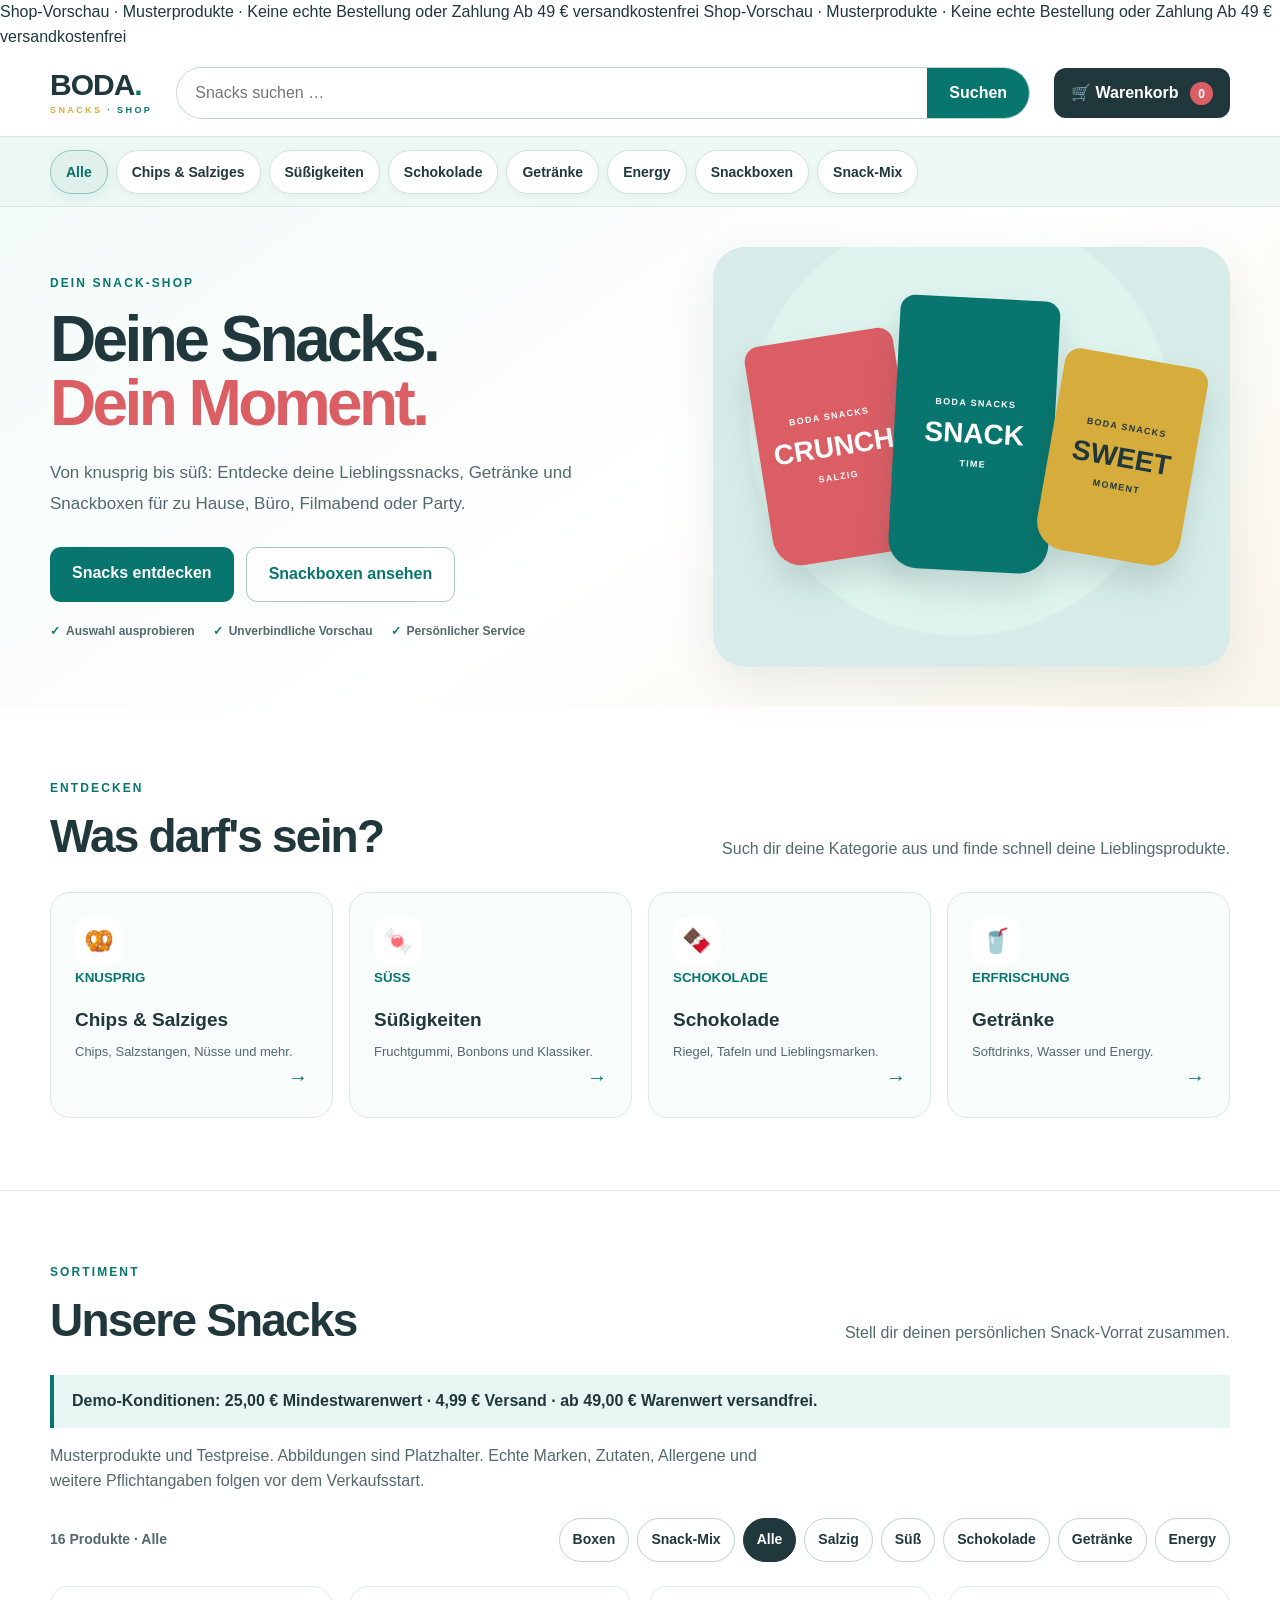
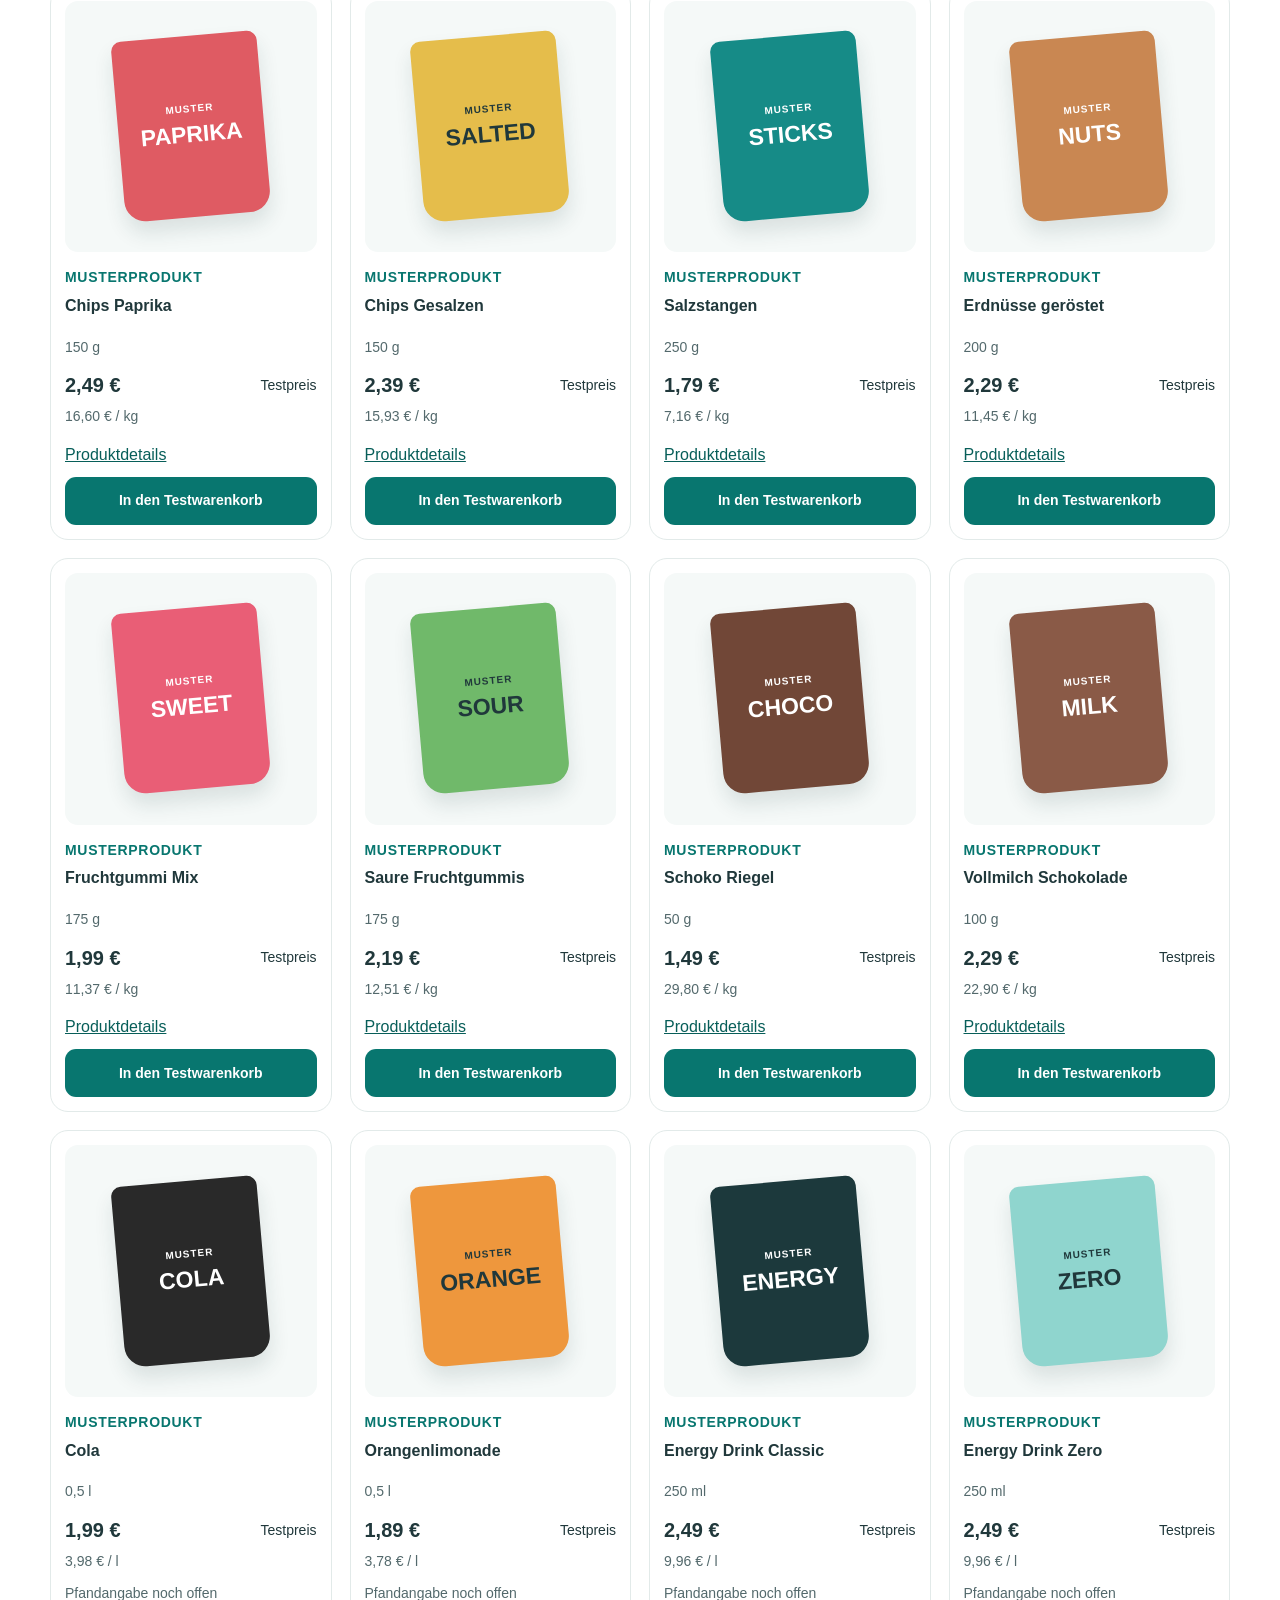
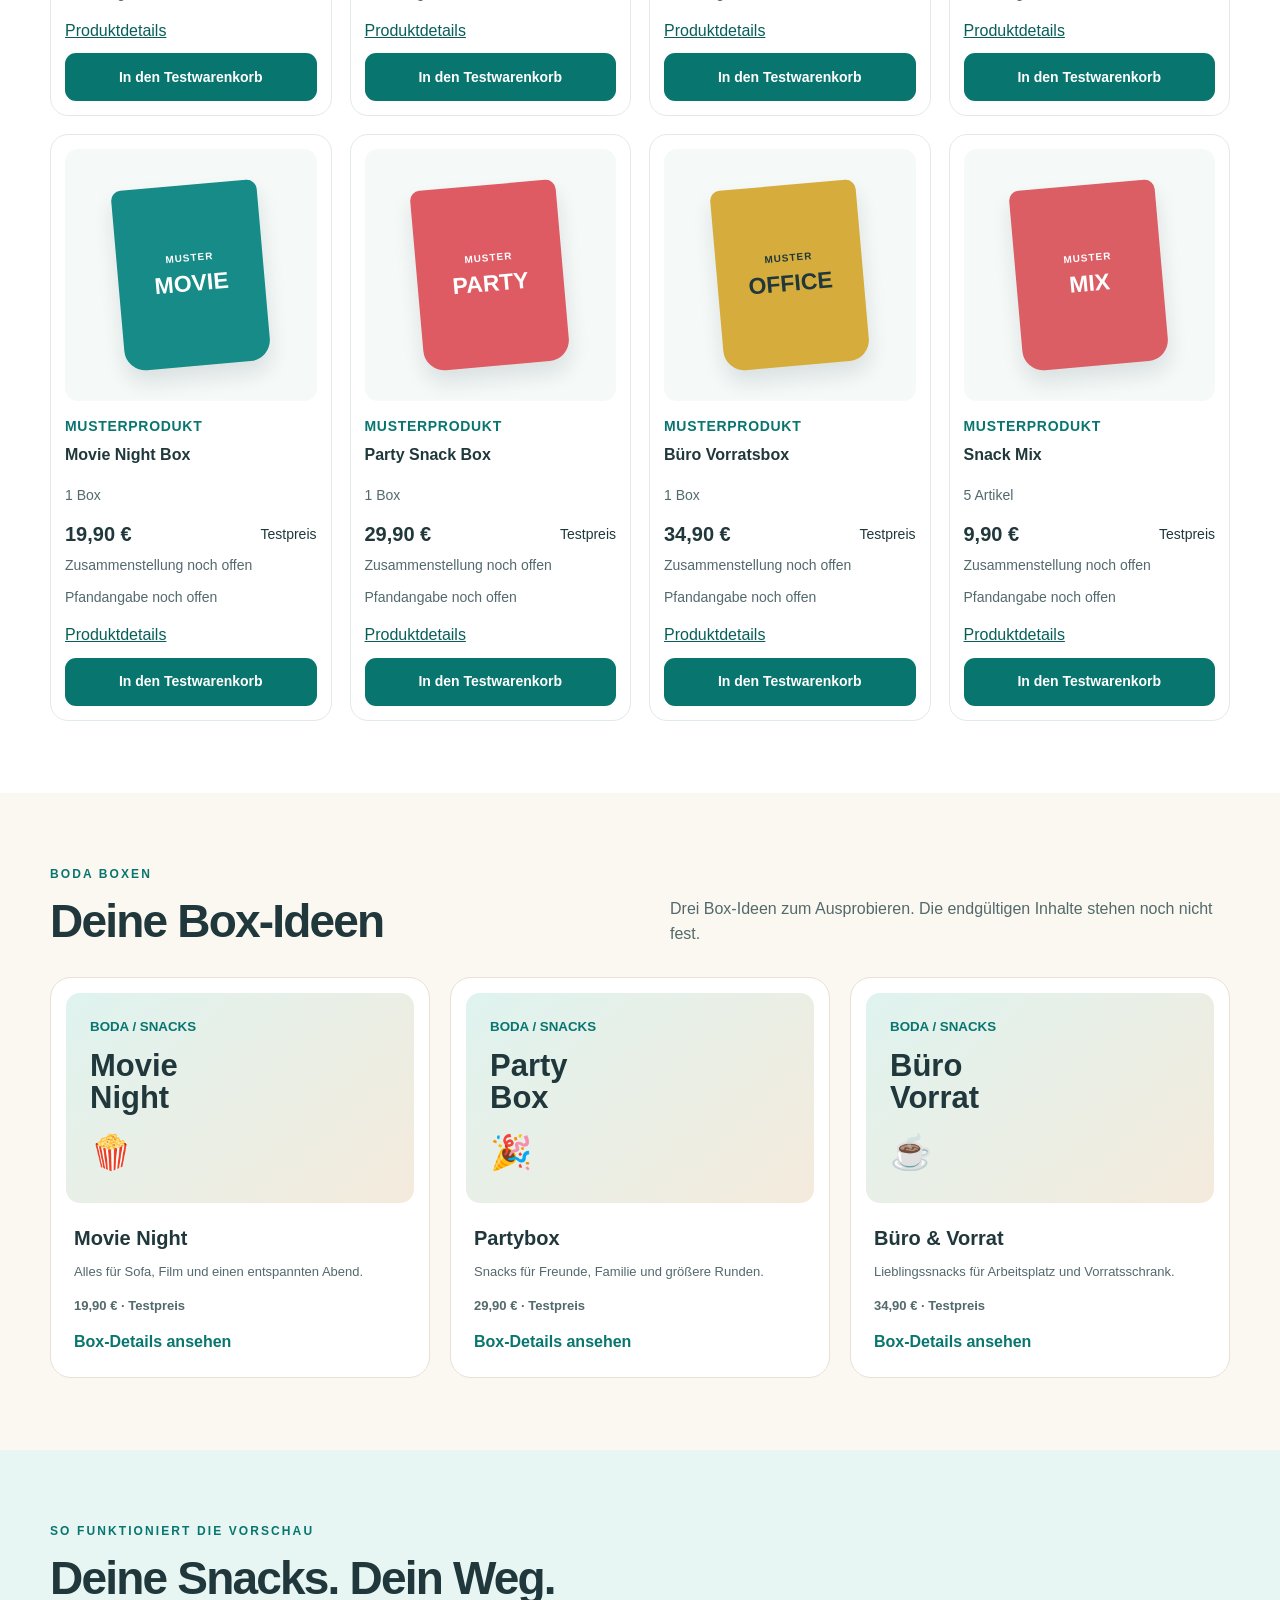
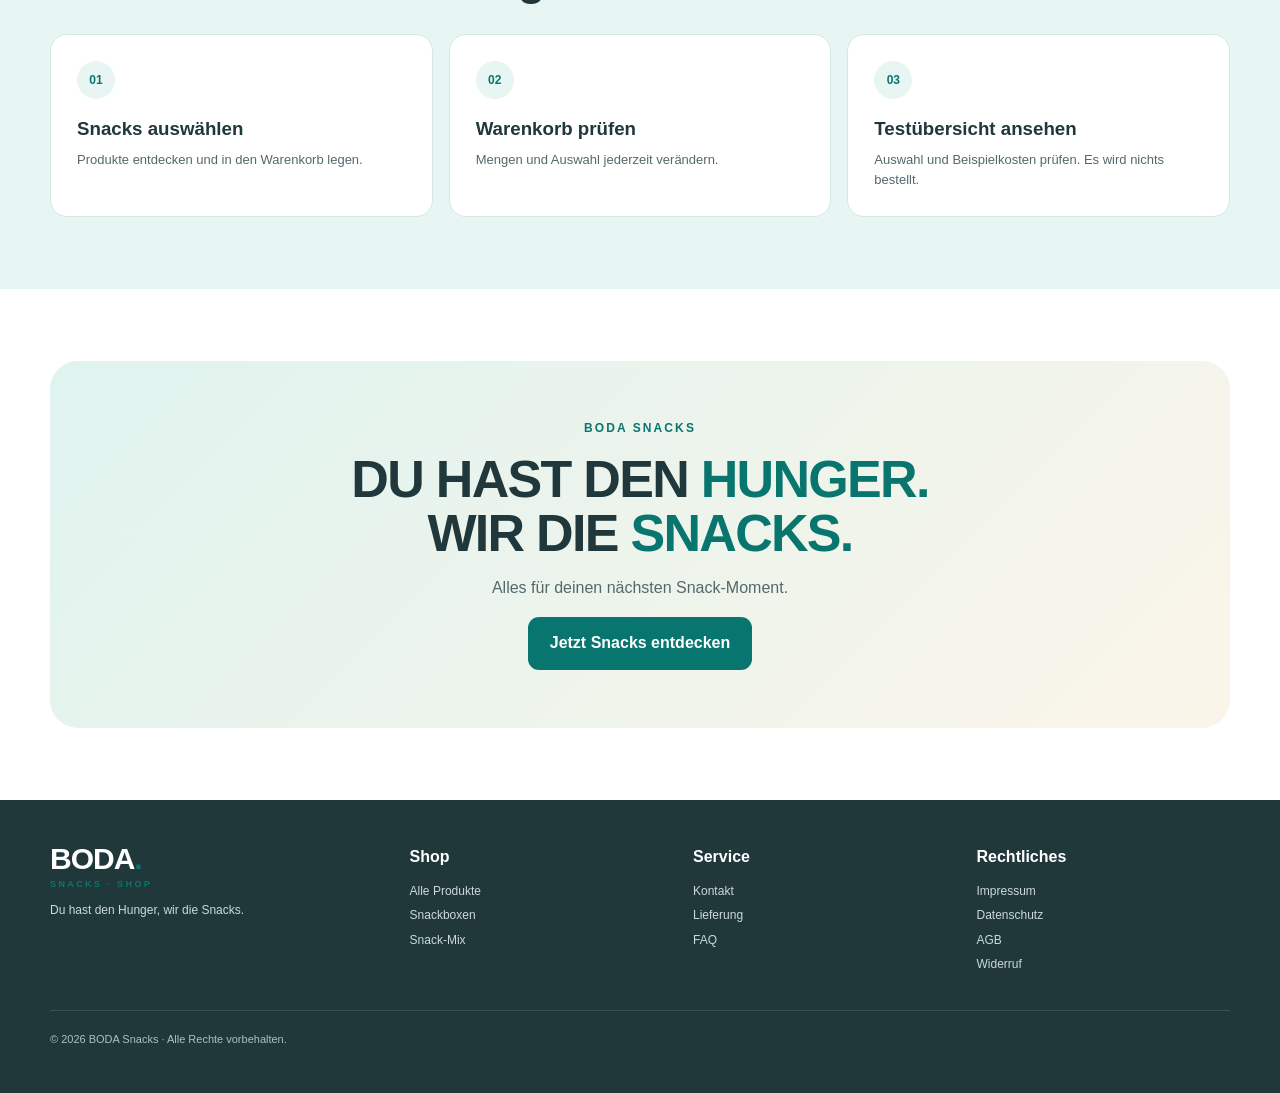
==== commit f83e1795: "Update index.html" ====
--- a/index.html
+++ b/index.html
@@ -36,9 +36,26 @@
 
 <!-- TESTHINWEIS -->
 
-<div class="demo-note">
-    Shop-Vorschau · Musterprodukte ·
-    Keine Bestellung oder Zahlung möglich
+<div class="top-marquee" aria-label="Shop-Hinweis">
+    <div class="top-marquee-track">
+
+        <span>
+            Shop-Vorschau · Musterprodukte · Keine echte Bestellung oder Zahlung
+        </span>
+
+        <span>
+            Ab 49 € versandkostenfrei
+        </span>
+
+        <span>
+            Shop-Vorschau · Musterprodukte · Keine echte Bestellung oder Zahlung
+        </span>
+
+        <span>
+            Ab 49 € versandkostenfrei
+        </span>
+
+    </div>
 </div>
 
 
--- a/css/style.css
+++ b/css/style.css
@@ -3862,3 +3862,1015 @@
     }
 
 }
+/* =========================================================
+   BODA SHOP – ERGÄNZUNGEN
+   Produktdetails, mobiler Warenkorb, Kasse und Formulare
+========================================================= */
+
+:root {
+    --teal: #08766f;
+    --muted: #53696c;
+}
+
+[hidden] {
+    display: none !important;
+}
+
+button,
+input,
+textarea,
+select {
+    font: inherit;
+}
+
+
+/* =========================================================
+   TASTATURBEDIENUNG UND LESBARKEIT
+========================================================= */
+
+a:focus-visible,
+button:focus-visible,
+input:focus-visible,
+textarea:focus-visible,
+summary:focus-visible,
+[tabindex]:focus-visible {
+    outline: 3px solid #075fba;
+    outline-offset: 3px;
+}
+
+button:disabled {
+    cursor: not-allowed;
+    opacity: 0.55;
+}
+
+.skip-link {
+    position: fixed;
+    left: 12px;
+    top: -100px;
+    z-index: 200;
+    background: #ffffff;
+    padding: 12px;
+    border: 2px solid #20383b;
+}
+
+.skip-link:focus {
+    top: 12px;
+}
+
+#sortiment,
+#snackboxen {
+    scroll-margin-top: 130px;
+}
+
+.demo-note,
+.results,
+.filter,
+.product-meta,
+.product .sub,
+.nav-chip,
+.cart-item h4,
+.cart-item .item-price,
+.qty span,
+.remove,
+.cart-hint,
+.progress-label,
+.product-note,
+.base-price,
+.price-row > span {
+    font-size: 14px;
+}
+
+
+/* =========================================================
+   STARTBEREICH
+========================================================= */
+
+.hero {
+    padding-top: 40px;
+    padding-bottom: 40px;
+}
+
+.hero h1 {
+    font-size: clamp(36px, 5vw, 66px);
+}
+
+.hero-art {
+    max-height: 380px;
+}
+
+
+/* =========================================================
+   PRODUKTE UND PREISHINWEISE
+========================================================= */
+
+.shop-conditions {
+    padding: 14px 18px;
+    background: var(--teal-soft);
+    border-left: 4px solid var(--teal);
+    font-weight: 700;
+}
+
+.product-disclaimer {
+    max-width: 80ch;
+    color: var(--muted);
+}
+
+.product-grid > *,
+.checkout-grid > *,
+.cart-item > * {
+    min-width: 0;
+}
+
+.product .price-row {
+    margin-top: auto;
+    align-items: center;
+    flex-wrap: wrap;
+}
+
+.product .product-meta {
+    margin-bottom: 0;
+}
+
+.base-price,
+.product-note {
+    margin: 5px 0;
+    color: var(--muted);
+}
+
+.product-detail-button {
+    min-height: 44px;
+    padding: 8px 0;
+    text-align: left;
+    border: 0;
+    background: none;
+    text-decoration: underline;
+    color: #075e59;
+}
+
+.add-product {
+    width: 100%;
+    min-height: 48px;
+    font-size: 14px;
+    padding: 10px;
+    white-space: normal;
+}
+
+.product-art .mini-pack {
+    max-width: 150px;
+}
+
+.filter,
+.nav-chip,
+.close {
+    min-height: 44px;
+}
+
+.close {
+    min-width: 44px;
+    flex-shrink: 0;
+}
+
+.bundle-price {
+    font-weight: 700;
+    color: var(--ink);
+}
+
+
+/* =========================================================
+   PRODUKTDETAILFENSTER
+========================================================= */
+
+.product-dialog {
+    width: min(620px, calc(100% - 24px));
+    max-height: 90vh;
+    max-height: 90dvh;
+    padding: 26px;
+    border: 1px solid var(--line);
+    border-radius: 18px;
+    color: var(--ink);
+    overflow: auto;
+}
+
+.product-dialog h2 {
+    margin-top: 12px;
+}
+
+.product-dialog > .close {
+    float: right;
+    margin-left: 12px;
+}
+
+dialog::backdrop {
+    background: rgb(15 35 37 / 55%);
+}
+
+.cart-panel:not([open]),
+.product-dialog:not([open]) {
+    display: none;
+}
+
+
+/* =========================================================
+   WARENKORB – AUCH IM HOCHFORMAT BEDIENBAR
+========================================================= */
+
+.cart-panel {
+    inset: 0 0 0 auto;
+    margin: 0;
+    border: 0;
+    padding: 0;
+
+    width: min(460px, 100%);
+    max-width: 100%;
+
+    height: 100vh;
+    height: 100dvh;
+    max-height: 100dvh;
+
+    color: var(--ink);
+
+    grid-template-rows:
+        auto
+        minmax(80px, 1fr)
+        auto;
+
+    overflow: hidden;
+}
+
+.cart-panel[open] {
+    display: grid;
+}
+
+.cart-head {
+    padding: 14px 18px;
+    padding-top: max(
+        14px,
+        env(safe-area-inset-top)
+    );
+}
+
+.cart-head h2 {
+    font-size: 21px;
+}
+
+.cart-body {
+    min-height: 0;
+    overflow-y: auto;
+    overscroll-behavior: contain;
+    padding: 10px 18px;
+}
+
+.cart-foot {
+    padding:
+        12px
+        18px
+        max(14px, env(safe-area-inset-bottom));
+
+    max-height: 55vh;
+    max-height: 55dvh;
+
+    overflow-y: auto;
+    overscroll-behavior: contain;
+}
+
+.cart-foot .summary {
+    margin: 10px 0;
+}
+
+.cart-foot .summary-row {
+    padding: 3px 0;
+}
+
+.cart-hint {
+    margin: 10px 0 0;
+    line-height: 1.45;
+}
+
+.cart-item {
+    grid-template-columns:
+        42px
+        minmax(0, 1fr)
+        auto;
+
+    gap: 10px;
+}
+
+.cart-item h4 {
+    overflow-wrap: anywhere;
+}
+
+.cart-thumb {
+    width: 42px;
+    height: 52px;
+}
+
+.cart-thumb .mini-pack span,
+.cart-thumb .mini-pack strong {
+    display: none;
+}
+
+.qty {
+    gap: 10px;
+}
+
+.qty button {
+    width: 44px;
+    height: 44px;
+}
+
+.remove {
+    min-height: 44px;
+}
+
+.empty-cart {
+    padding: 20px 0;
+}
+
+.checkout-demo {
+    min-height: 48px;
+}
+
+.checkout-demo.disabled {
+    pointer-events: auto;
+}
+
+/* Der native Dialog übernimmt den Hintergrund. */
+
+#cartOverlay {
+    display: none;
+}
+
+.toast {
+    max-width: calc(100vw - 24px);
+    white-space: normal;
+}
+
+
+/* =========================================================
+   SERVICE- UND RECHTSSEITEN
+========================================================= */
+
+.service-page {
+    padding-top: 36px;
+    padding-bottom: 56px;
+    min-height: 55vh;
+}
+
+.service-page > p {
+    max-width: 80ch;
+}
+
+.service-page h1 {
+    font-size: clamp(30px, 5vw, 44px);
+    line-height: 1.15;
+    overflow-wrap: anywhere;
+}
+
+.service-page h2 {
+    margin-top: 32px;
+}
+
+.service-page a:not(.btn),
+.legal-document a {
+    text-decoration: underline;
+    text-underline-offset: 3px;
+}
+
+.notice {
+    padding: 18px;
+    background: var(--teal-soft);
+    border-left: 4px solid var(--teal);
+}
+
+.service-links {
+    display: flex;
+    flex-wrap: wrap;
+    gap: 4px 24px;
+}
+
+.service-links a {
+    padding: 12px 0;
+    min-height: 44px;
+    text-decoration: underline;
+}
+
+.contact-options {
+    display: flex;
+    flex-wrap: wrap;
+    gap: 12px;
+    margin: 24px 0;
+}
+
+.service-page details {
+    border-bottom: 1px solid var(--line);
+    padding: 18px 0;
+    max-width: 850px;
+}
+
+.service-page summary {
+    cursor: pointer;
+    font-weight: 700;
+    min-height: 44px;
+}
+
+
+/* =========================================================
+   TESTKASSE
+========================================================= */
+
+.checkout-grid {
+    align-items: start;
+    margin-top: 24px;
+}
+
+.checkout-item {
+    grid-template-columns:
+        50px
+        minmax(0, 1fr)
+        auto;
+}
+
+.checkout-item-image {
+    width: 46px;
+    height: 62px;
+}
+
+.checkout-mini-pack {
+    background: var(--c);
+    color: var(--t);
+    font-size: 10px;
+    width: 40px;
+    height: 54px;
+    overflow: hidden;
+}
+
+.checkout-mini-pack strong,
+.checkout-mini-pack span {
+    display: none;
+}
+
+.checkout-item-info strong {
+    overflow-wrap: anywhere;
+}
+
+.demo-consent {
+    display: flex;
+    align-items: start;
+    gap: 12px;
+    padding: 18px 0;
+}
+
+.demo-consent input {
+    width: 22px;
+    height: 22px;
+    flex: 0 0 22px;
+    margin-top: 3px;
+}
+
+.checkout-order-button {
+    width: 100%;
+    white-space: normal;
+    padding: 14px;
+}
+
+
+/* =========================================================
+   WIDERRUFSFORMULAR
+========================================================= */
+
+.boda-form-grid {
+    display: grid;
+    grid-template-columns: 1fr 1fr;
+    gap: 18px;
+    margin: 24px 0;
+}
+
+.boda-form-grid label {
+    display: grid;
+    align-content: start;
+    gap: 6px;
+}
+
+.boda-form-grid input,
+.boda-form-grid textarea,
+#withdrawalOutput {
+    width: 100%;
+    min-width: 0;
+    padding: 12px;
+    border: 1px solid #8da7a4;
+    border-radius: 8px;
+    font-size: 16px;
+}
+
+.full-width {
+    grid-column: 1 / -1;
+}
+
+#withdrawalOutput {
+    display: block;
+    margin: 12px 0;
+    resize: vertical;
+}
+
+#printWithdrawalButton {
+    margin-top: 20px;
+}
+
+.print-only {
+    display: none;
+}
+
+
+/* =========================================================
+   SMARTPHONE
+========================================================= */
+
+@media (max-width: 580px) {
+
+    .container {
+        width: calc(100% - 28px);
+    }
+
+    .hero {
+        padding-top: 24px;
+    }
+
+    .hero-art {
+        max-height: 280px;
+    }
+
+    .header-row {
+        gap: 12px;
+    }
+
+    .cart-btn {
+        min-height: 48px;
+    }
+
+    .product-grid {
+        gap: 10px;
+    }
+
+    .product {
+        padding: 10px;
+    }
+
+    .product .price {
+        font-size: 20px;
+    }
+
+    .mini-pack strong {
+        font-size: 16px;
+        overflow-wrap: anywhere;
+    }
+
+    .checkout-grid,
+    .boda-form-grid {
+        grid-template-columns: 1fr;
+    }
+
+    .checkout-summary-card,
+    .checkout-card {
+        padding: 18px;
+    }
+
+    .toolbar {
+        align-items: start;
+    }
+
+    .service-page {
+        padding-top: 24px;
+    }
+
+    .legal-header .btn {
+        padding: 10px;
+        font-size: 14px;
+    }
+
+}
+
+@media (max-width: 350px) {
+
+    .product-grid {
+        grid-template-columns: 1fr;
+    }
+
+}
+
+
+/* =========================================================
+   REDUZIERTE BEWEGUNG
+========================================================= */
+
+@media (prefers-reduced-motion: reduce) {
+
+    html {
+        scroll-behavior: auto;
+    }
+
+    *,
+    *::before,
+    *::after {
+        animation: none !important;
+        transition: none !important;
+    }
+
+}
+
+
+/* =========================================================
+   DRUCKANSICHT DES WIDERRUFSFORMULARS
+========================================================= */
+
+@media print {
+
+    body {
+        color: #000000;
+        background: #ffffff;
+    }
+
+    header,
+    footer,
+    .demo-note,
+    .skip-link,
+    .service-page > :not(.print-only) {
+        display: none !important;
+    }
+
+    .service-page {
+        width: 100%;
+        padding: 0;
+    }
+
+    .print-only {
+        display: block !important;
+    }
+
+    #withdrawalPrintText {
+        white-space: pre-wrap;
+        overflow-wrap: anywhere;
+        font-family: inherit;
+        font-size: 12pt;
+    }
+
+}
+/* =========================================================
+   BODA SNACKS
+   TEST CHECKOUT
+========================================================= */
+
+.checkout-form-grid {
+    display: grid;
+    grid-template-columns: repeat(2, minmax(0, 1fr));
+    gap: 18px;
+    margin-top: 20px;
+}
+
+.checkout-form-grid label {
+    display: flex;
+    flex-direction: column;
+    gap: 7px;
+    font-weight: 700;
+}
+
+.checkout-form-grid input {
+    width: 100%;
+    padding: 14px 16px;
+    border: 1px solid rgba(0, 0, 0, 0.16);
+    border-radius: 12px;
+    font: inherit;
+    background: #fff;
+}
+
+.checkout-form-grid input:focus {
+    outline: 2px solid currentColor;
+    outline-offset: 2px;
+}
+
+.checkout-full {
+    grid-column: 1 / -1;
+}
+
+.checkout-options {
+    display: grid;
+    gap: 12px;
+    margin-top: 18px;
+}
+
+.checkout-option {
+    display: flex;
+    align-items: flex-start;
+    gap: 12px;
+    padding: 16px;
+    border: 1px solid rgba(0, 0, 0, 0.12);
+    border-radius: 14px;
+    cursor: pointer;
+}
+
+.checkout-option input {
+    margin-top: 4px;
+}
+
+.checkout-option span {
+    display: flex;
+    flex-direction: column;
+    gap: 3px;
+}
+
+.checkout-option small {
+    opacity: 0.7;
+}
+
+.checkout-test-warning {
+    padding: 12px 14px;
+    border-radius: 12px;
+    background: rgba(255, 180, 0, 0.12);
+    font-weight: 700;
+}
+
+#cardFields,
+.payment-test-info {
+    margin-top: 22px;
+    padding: 18px;
+    border-radius: 14px;
+    background: rgba(0, 0, 0, 0.035);
+}
+
+.checkout-order-button small {
+    display: block;
+    margin-top: 4px;
+    font-size: 0.72rem;
+    font-weight: 600;
+    opacity: 0.8;
+}
+
+.order-confirmation {
+    max-width: 900px;
+    margin: 40px auto;
+}
+
+.order-success-icon {
+    width: 68px;
+    height: 68px;
+    display: grid;
+    place-items: center;
+    border-radius: 50%;
+    border: 2px solid currentColor;
+    font-size: 34px;
+    font-weight: 900;
+    margin-bottom: 18px;
+}
+
+.order-number-box {
+    display: flex;
+    justify-content: space-between;
+    gap: 20px;
+    padding: 18px;
+    margin: 24px 0;
+    border-radius: 14px;
+    background: rgba(0, 0, 0, 0.04);
+}
+
+.confirmation-grid {
+    display: grid;
+    grid-template-columns: repeat(2, minmax(0, 1fr));
+    gap: 18px;
+    margin: 28px 0;
+}
+
+.confirmation-grid > div {
+    padding: 18px;
+    border: 1px solid rgba(0, 0, 0, 0.1);
+    border-radius: 14px;
+}
+
+@media (max-width: 700px) {
+
+    .checkout-form-grid,
+    .confirmation-grid {
+        grid-template-columns: 1fr;
+    }
+
+    .checkout-full {
+        grid-column: auto;
+    }
+
+    .order-number-box {
+        flex-direction: column;
+    }
+}
+/* =========================================================
+   BODA SNACKS
+   BESTELLBESTÄTIGUNG
+========================================================= */
+
+.order-confirmation {
+    max-width: 980px;
+    margin: 40px auto;
+    padding: 34px;
+}
+
+.confirmation-header {
+    display: flex;
+    align-items: center;
+    gap: 20px;
+    margin-bottom: 26px;
+}
+
+.confirmation-header h2 {
+    margin: 0 0 6px;
+    font-size: 2rem;
+}
+
+.confirmation-header p {
+    margin: 0;
+    opacity: 0.7;
+}
+
+.order-success-icon {
+    width: 72px;
+    height: 72px;
+
+    display: grid;
+    place-items: center;
+
+    flex: 0 0 auto;
+
+    border: 2px solid rgba(0, 0, 0, 0.2);
+    border-radius: 50%;
+
+    font-size: 34px;
+
+    background: #ffffff;
+}
+
+.order-number-box {
+    display: flex;
+    align-items: center;
+    justify-content: space-between;
+
+    gap: 20px;
+
+    padding: 18px 22px;
+    margin-bottom: 22px;
+
+    border-radius: 14px;
+
+    background:
+        linear-gradient(
+            90deg,
+            rgba(0, 0, 0, 0.035),
+            rgba(0, 120, 100, 0.08)
+        );
+}
+
+.order-number-box span {
+    font-size: 0.78rem;
+    letter-spacing: 0.04em;
+    opacity: 0.65;
+}
+
+.order-number-box strong {
+    font-size: 1.2rem;
+}
+
+.confirmation-grid {
+    display: grid;
+    grid-template-columns:
+        repeat(2, minmax(0, 1fr));
+
+    gap: 16px;
+
+    margin-bottom: 20px;
+}
+
+.confirmation-box {
+    padding: 20px;
+
+    border:
+        1px solid rgba(0, 0, 0, 0.1);
+
+    border-radius: 14px;
+
+    background: #ffffff;
+}
+
+.confirmation-box h3 {
+    margin:
+        0
+        0
+        10px;
+}
+
+.confirmation-box p {
+    margin: 0;
+    line-height: 1.6;
+}
+
+.confirmation-total {
+    font-size: 1.15rem;
+}
+
+.confirmation-items-box {
+    padding: 22px;
+
+    border:
+        1px solid rgba(0, 0, 0, 0.1);
+
+    border-radius: 14px;
+
+    margin-bottom: 18px;
+
+    background: #ffffff;
+}
+
+.confirmation-items-box h3 {
+    margin-top: 0;
+}
+
+.order-thankyou {
+    margin-top: 18px;
+
+    padding: 22px;
+
+    border:
+        1px solid rgba(0, 0, 0, 0.1);
+
+    border-radius: 14px;
+
+    background: #ffffff;
+}
+
+.order-thankyou p {
+    margin:
+        0
+        0
+        12px;
+
+    line-height: 1.6;
+}
+
+.order-thankyou p:last-child {
+    margin-bottom: 0;
+}
+
+.order-contact a {
+    font-weight: 700;
+}
+
+.order-slogan {
+    font-weight: 800;
+}
+
+.order-test-note {
+    margin-top: 18px;
+
+    padding: 16px 18px;
+
+    border-radius: 12px;
+}
+
+#newTestOrder {
+    margin-top: 14px;
+}
+
+
+/* =========================================================
+   MOBILE
+========================================================= */
+
+@media (max-width: 700px) {
+
+    .order-confirmation {
+        padding: 22px;
+    }
+
+    .confirmation-header {
+        align-items: flex-start;
+    }
+
+    .confirmation-header h2 {
+        font-size: 1.55rem;
+    }
+
+    .order-success-icon {
+        width: 58px;
+        height: 58px;
+        font-size: 28px;
+    }
+
+    .confirmation-grid {
+        grid-template-columns: 1fr;
+    }
+
+    .order-number-box {
+        flex-direction: column;
+        align-items: flex-start;
+    }
+
+}
+.required-note {
+    margin-top: 10px;
+    font-size: 0.85rem;
+    opacity: 0.65;
+}
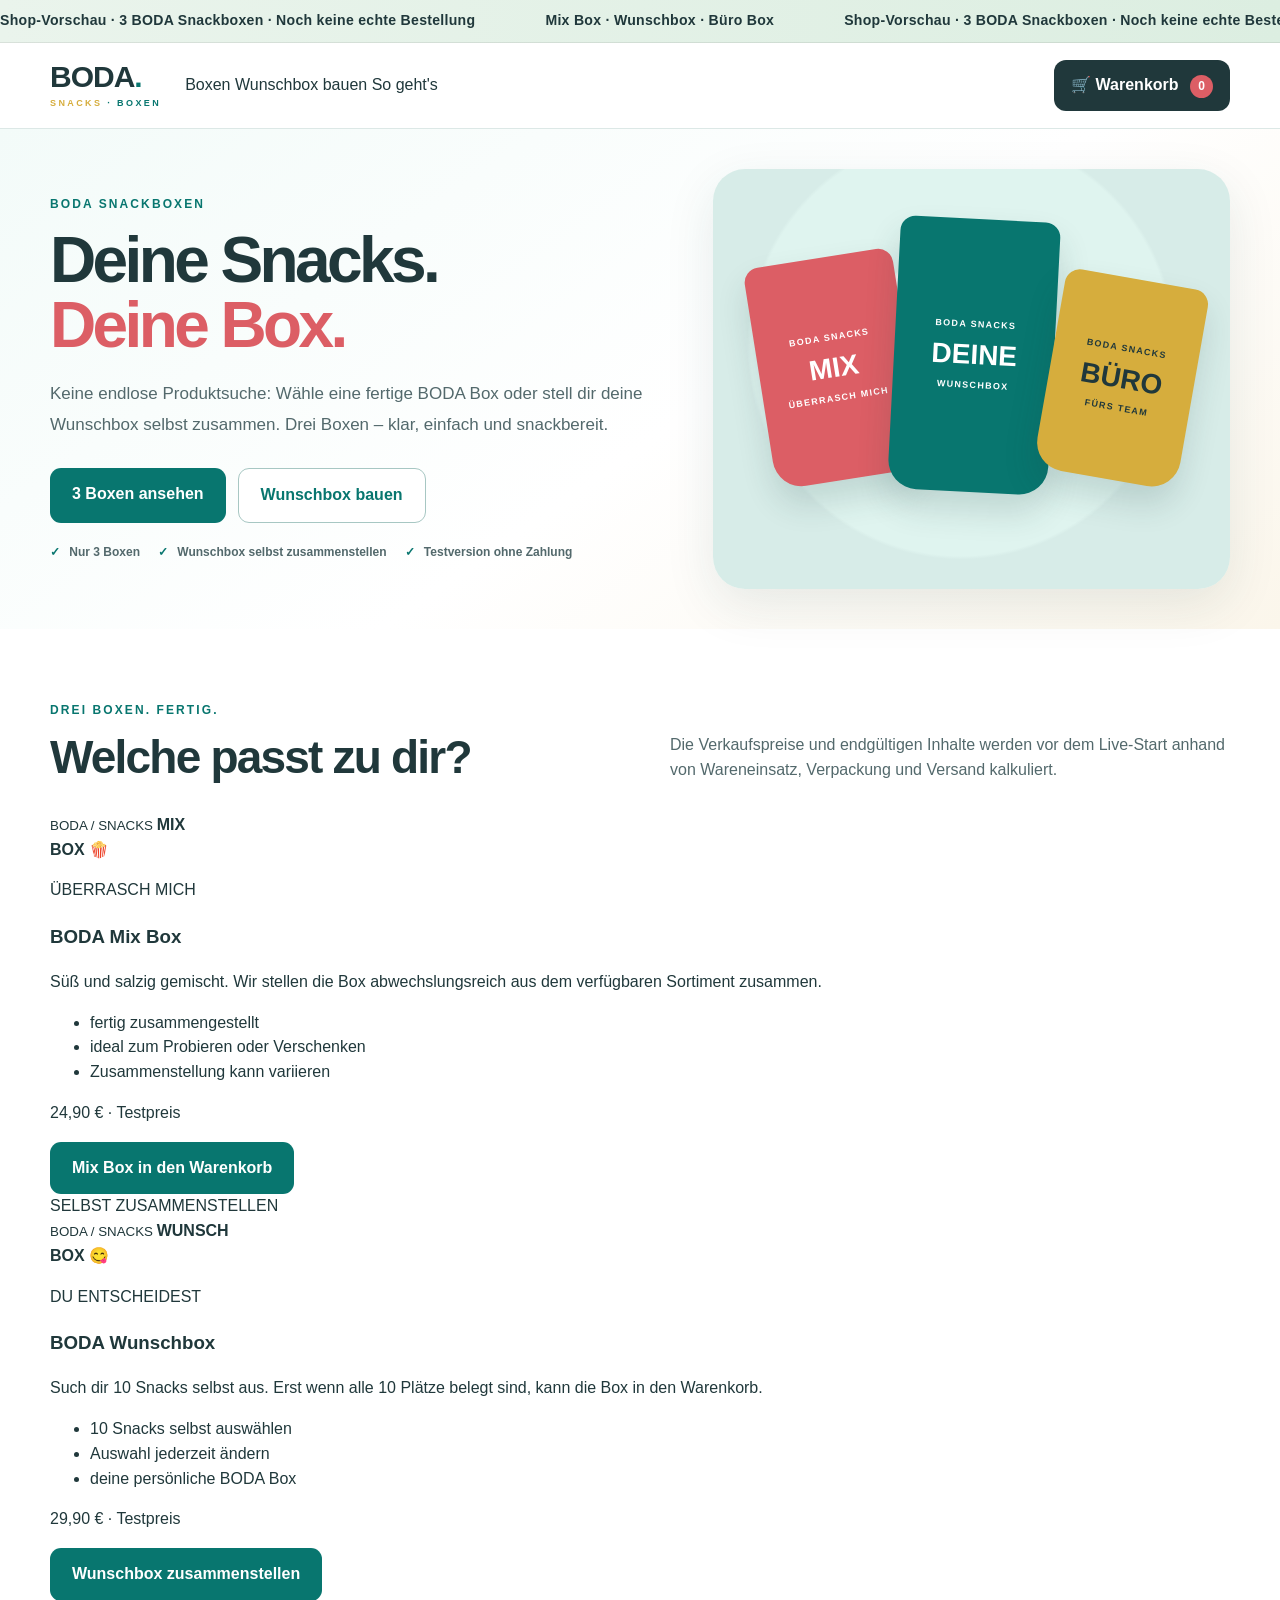
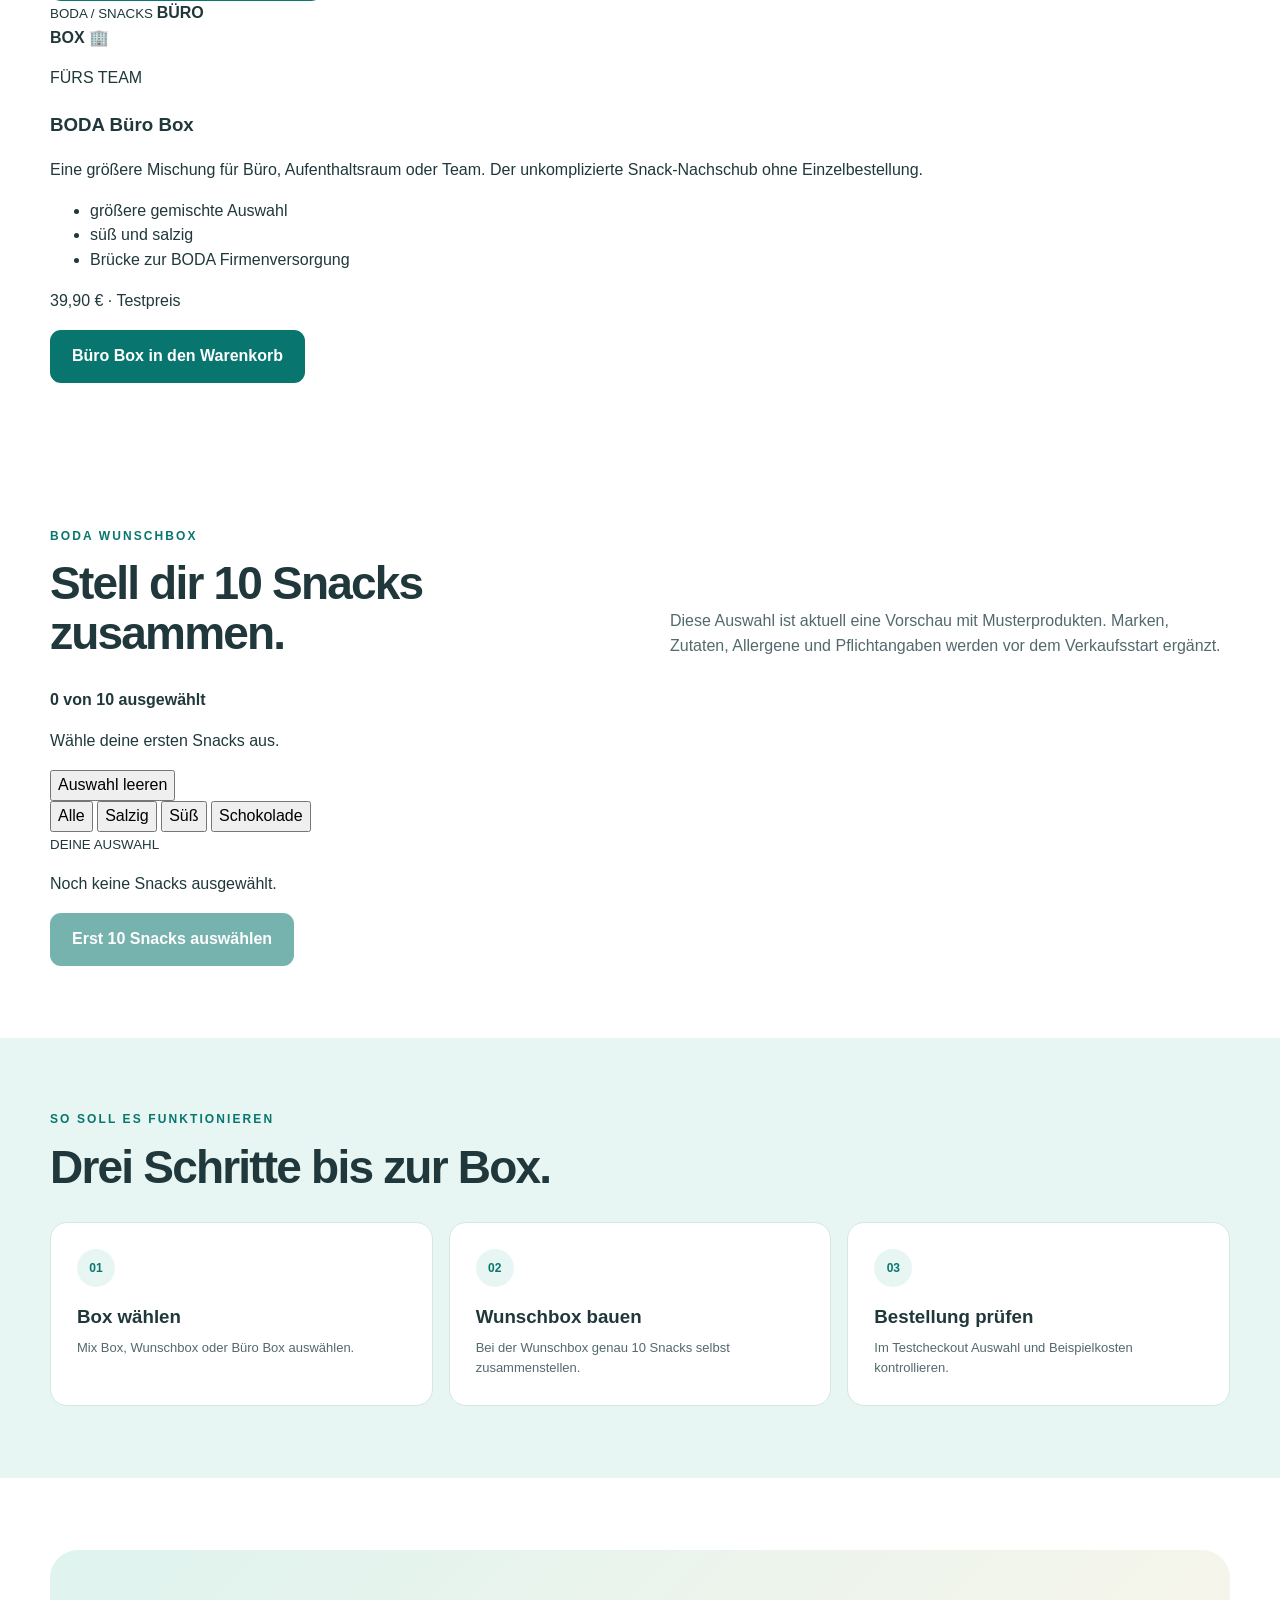
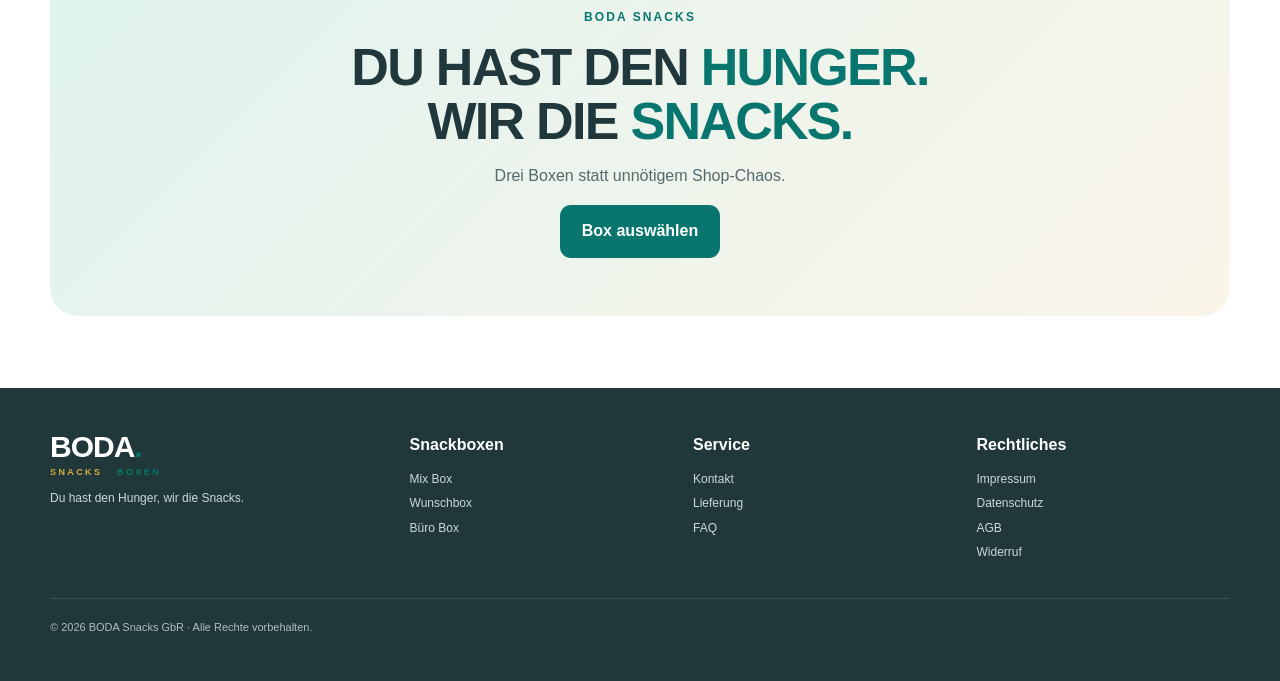
==== commit 9ce06622: "Update index.html" ====
--- a/index.html
+++ b/index.html
@@ -1,6 +1,5 @@
 <!DOCTYPE html>
 <html lang="de">
-
 <head>
     <meta charset="UTF-8">
 
@@ -11,59 +10,69 @@
 
     <meta
         name="description"
-        content="BODA Snacks – Snacks, Süßigkeiten, Getränke und Snackboxen bequem online entdecken."
+        content="BODA Snackboxen – Mix Box, Wunschbox und Büro Box. Drei einfache Boxen für Zuhause, Geschenk und Team."
     >
 
-    <!-- Während der Testphase nicht für Suchmaschinen freigeben -->
+    <!-- Solange Preise, Pflichtangaben und Checkout noch Teststand sind -->
     <meta name="robots" content="noindex, nofollow">
 
     <title>
-        BODA Snacks Shop | Du hast den Hunger, wir die Snacks.
+        BODA Snackboxen | Du hast den Hunger, wir die Snacks.
     </title>
 
     <link
         rel="stylesheet"
-        href="css/style.css?v=20260911"
+        href="css/style.css?v=20260919"
     >
 </head>
 
 <body>
 
-<a class="skip-link" href="#mainContent">
+<a
+    class="skip-link"
+    href="#mainContent"
+>
     Zum Inhalt
 </a>
 
 
-<!-- TESTHINWEIS -->
-
-<div class="top-marquee" aria-label="Shop-Hinweis">
+<!-- =====================================================
+     TESTHINWEIS
+===================================================== -->
+
+<div
+    class="top-marquee"
+    aria-label="Shop-Hinweis"
+>
     <div class="top-marquee-track">
 
         <span>
-            Shop-Vorschau · Musterprodukte · Keine echte Bestellung oder Zahlung
+            Shop-Vorschau · 3 BODA Snackboxen · Noch keine echte Bestellung
         </span>
 
         <span>
-            Ab 49 € versandkostenfrei
+            Mix Box · Wunschbox · Büro Box
         </span>
 
         <span>
-            Shop-Vorschau · Musterprodukte · Keine echte Bestellung oder Zahlung
+            Shop-Vorschau · 3 BODA Snackboxen · Noch keine echte Bestellung
         </span>
 
         <span>
-            Ab 49 € versandkostenfrei
+            Mix Box · Wunschbox · Büro Box
         </span>
 
     </div>
 </div>
 
 
-<!-- HEADER -->
+<!-- =====================================================
+     HEADER
+===================================================== -->
 
 <header class="site-header">
 
-    <div class="container header-row">
+    <div class="container header-row box-header-row">
 
         <a
             href="index.html"
@@ -73,24 +82,29 @@
             BODA<span>.</span>
 
             <small>
-                <span class="logo-snacks">SNACKS</span> · SHOP
+                <span class="logo-snacks">SNACKS</span>
+                · BOXEN
             </small>
         </a>
 
-        <form class="search" id="searchForm">
-
-            <input
-                type="search"
-                id="searchInput"
-                placeholder="Snacks suchen …"
-                aria-label="Produkte suchen"
-            >
-
-            <button type="submit">
-                Suchen
-            </button>
-
-        </form>
+
+        <nav
+            class="box-main-nav"
+            aria-label="Hauptnavigation"
+        >
+            <a href="#boxen">
+                Boxen
+            </a>
+
+            <a href="#wunschbox">
+                Wunschbox bauen
+            </a>
+
+            <a href="#so-gehts">
+                So geht's
+            </a>
+        </nav>
+
 
         <button
             class="cart-btn"
@@ -102,7 +116,10 @@
         >
             🛒 Warenkorb
 
-            <span class="cart-count" id="cartCount">
+            <span
+                class="cart-count"
+                id="cartCount"
+            >
                 0
             </span>
         </button>
@@ -112,130 +129,145 @@
 </header>
 
 
-<!-- KATEGORIENAVIGATION -->
-
-<nav class="category-nav">
-
-    <div class="container nav-row">
-
-        <button class="nav-chip active" data-category="alle">
-            Alle
-        </button>
-
-        <button class="nav-chip" data-category="salzig">
-            Chips &amp; Salziges
-        </button>
-
-        <button class="nav-chip" data-category="suess">
-            Süßigkeiten
-        </button>
-
-        <button class="nav-chip" data-category="schokolade">
-            Schokolade
-        </button>
-
-        <button class="nav-chip" data-category="getraenke">
-            Getränke
-        </button>
-
-        <button class="nav-chip" data-category="energy">
-            Energy
-        </button>
-
-        <button class="nav-chip" data-category="boxen">
-            Snackboxen
-        </button>
-
-        <button class="nav-chip" data-category="angebote">
-            Snack-Mix
-        </button>
-
-    </div>
-
-</nav>
-
 <noscript>
+
     <p class="container notice">
-        Bitte JavaScript aktivieren, um die Produktauswahl
+
+        Bitte JavaScript aktivieren, um die Wunschbox
         und den Testwarenkorb zu nutzen.
+
         Kontakt:
+
         <a href="mailto:kontakt@boda-snacks.de">
             kontakt@boda-snacks.de
         </a>.
+
     </p>
+
 </noscript>
 
 
 <main id="mainContent">
 
-    <!-- HERO -->
-
-    <section class="hero">
+
+    <!-- =====================================================
+         HERO
+    ===================================================== -->
+
+    <section class="hero box-hero">
 
         <div class="container hero-grid">
 
             <div class="hero-copy">
 
                 <div class="eyebrow">
-                    DEIN SNACK-SHOP
+                    BODA SNACKBOXEN
                 </div>
 
                 <h1>
                     Deine Snacks.<br>
-                    <span>Dein Moment.</span>
+                    <span>Deine Box.</span>
                 </h1>
 
                 <p>
-                    Von knusprig bis süß:
-                    Entdecke deine Lieblingssnacks,
-                    Getränke und Snackboxen für zu Hause,
-                    Büro, Filmabend oder Party.
+                    Keine endlose Produktsuche:
+                    Wähle eine fertige BODA Box
+                    oder stell dir deine Wunschbox selbst zusammen.
+                    Drei Boxen – klar, einfach und snackbereit.
                 </p>
 
+
                 <div class="hero-actions">
 
                     <a
-                        href="#sortiment"
+                        href="#boxen"
                         class="btn btn-primary"
                     >
-                        Snacks entdecken
+                        3 Boxen ansehen
                     </a>
 
                     <a
-                        href="#snackboxen"
+                        href="#wunschbox"
                         class="btn btn-secondary"
                     >
-                        Snackboxen ansehen
+                        Wunschbox bauen
                     </a>
 
                 </div>
 
+
                 <div class="trust-row">
-                    <span>Auswahl ausprobieren</span>
-                    <span>Unverbindliche Vorschau</span>
-                    <span>Persönlicher Service</span>
-                </div>
-
-            </div>
-
-            <div class="hero-art" aria-hidden="true">
+
+                    <span>
+                        Nur 3 Boxen
+                    </span>
+
+                    <span>
+                        Wunschbox selbst zusammenstellen
+                    </span>
+
+                    <span>
+                        Testversion ohne Zahlung
+                    </span>
+
+                </div>
+
+            </div>
+
+
+            <div
+                class="hero-art box-hero-art"
+                aria-hidden="true"
+            >
 
                 <div class="hero-pack a">
-                    <small>BODA SNACKS</small>
-                    <strong>CRUNCH</strong>
-                    <small>SALZIG</small>
-                </div>
+
+                    <small>
+                        BODA SNACKS
+                    </small>
+
+                    <strong>
+                        MIX
+                    </strong>
+
+                    <small>
+                        ÜBERRASCH MICH
+                    </small>
+
+                </div>
+
 
                 <div class="hero-pack b">
-                    <small>BODA SNACKS</small>
-                    <strong>SNACK</strong>
-                    <small>TIME</small>
-                </div>
+
+                    <small>
+                        BODA SNACKS
+                    </small>
+
+                    <strong>
+                        DEINE
+                    </strong>
+
+                    <small>
+                        WUNSCHBOX
+                    </small>
+
+                </div>
+
 
                 <div class="hero-pack c">
-                    <small>BODA SNACKS</small>
-                    <strong>SWEET</strong>
-                    <small>MOMENT</small>
+
+                    <small>
+                        BODA SNACKS
+                    </small>
+
+                    <strong>
+                        BÜRO
+                    </strong>
+
+                    <small>
+                        FÜRS TEAM
+                    </small>
+
                 </div>
 
             </div>
@@ -245,221 +277,423 @@
     </section>
 
 
-    <!-- KATEGORIEKARTEN -->
-
-    <section class="categories-section">
+    <!-- =====================================================
+         DIE DREI BOXEN
+    ===================================================== -->
+
+    <section
+        class="box-offers"
+        id="boxen"
+    >
 
         <div class="container">
 
             <div class="section-head">
 
                 <div>
-                    <div class="eyebrow">ENTDECKEN</div>
-                    <h2>Was darf's sein?</h2>
-                </div>
+
+                    <div class="eyebrow">
+                        DREI BOXEN. FERTIG.
+                    </div>
+
+                    <h2>
+                        Welche passt zu dir?
+                    </h2>
+
+                </div>
+
 
                 <p>
-                    Such dir deine Kategorie aus
-                    und finde schnell deine Lieblingsprodukte.
+                    Die Verkaufspreise und endgültigen Inhalte
+                    werden vor dem Live-Start anhand von Wareneinsatz,
+                    Verpackung und Versand kalkuliert.
                 </p>
 
             </div>
 
-            <div class="category-grid">
-
-                <button
-                    class="category-card"
-                    data-category="salzig"
-                >
-                    <div class="category-icon">🥨</div>
+
+            <div class="box-choice-grid">
+
+
+                <!-- MIX BOX -->
+
+                <article class="box-choice">
+
+                    <div class="box-choice-art mix">
+
+                        <small>
+                            BODA / SNACKS
+                        </small>
+
+                        <strong>
+                            MIX<br>
+                            BOX
+                        </strong>
+
+                        <span>
+                            🍿
+                        </span>
+
+                    </div>
+
+
+                    <div class="box-choice-body">
+
+                        <p class="box-kicker">
+                            ÜBERRASCH MICH
+                        </p>
+
+                        <h3>
+                            BODA Mix Box
+                        </h3>
+
+                        <p>
+                            Süß und salzig gemischt.
+                            Wir stellen die Box abwechslungsreich
+                            aus dem verfügbaren Sortiment zusammen.
+                        </p>
+
+
+                        <ul class="box-points">
+
+                            <li>
+                                fertig zusammengestellt
+                            </li>
+
+                            <li>
+                                ideal zum Probieren oder Verschenken
+                            </li>
+
+                            <li>
+                                Zusammenstellung kann variieren
+                            </li>
+
+                        </ul>
+
+
+                        <p class="box-test-price">
+                            24,90 € · Testpreis
+                        </p>
+
+
+                        <button
+                            class="btn btn-primary add-fixed-box"
+                            type="button"
+                            data-add-id="13"
+                        >
+                            Mix Box in den Warenkorb
+                        </button>
+
+                    </div>
+
+                </article>
+
+
+                <!-- WUNSCHBOX -->
+
+                <article class="box-choice featured">
+
+                    <div class="box-choice-badge">
+                        SELBST ZUSAMMENSTELLEN
+                    </div>
+
+
+                    <div class="box-choice-art wish">
+
+                        <small>
+                            BODA / SNACKS
+                        </small>
+
+                        <strong>
+                            WUNSCH<br>
+                            BOX
+                        </strong>
+
+                        <span>
+                            😋
+                        </span>
+
+                    </div>
+
+
+                    <div class="box-choice-body">
+
+                        <p class="box-kicker">
+                            DU ENTSCHEIDEST
+                        </p>
+
+                        <h3>
+                            BODA Wunschbox
+                        </h3>
+
+                        <p>
+                            Such dir 10 Snacks selbst aus.
+                            Erst wenn alle 10 Plätze belegt sind,
+                            kann die Box in den Warenkorb.
+                        </p>
+
+
+                        <ul class="box-points">
+
+                            <li>
+                                10 Snacks selbst auswählen
+                            </li>
+
+                            <li>
+                                Auswahl jederzeit ändern
+                            </li>
+
+                            <li>
+                                deine persönliche BODA Box
+                            </li>
+
+                        </ul>
+
+
+                        <p class="box-test-price">
+                            29,90 € · Testpreis
+                        </p>
+
+
+                        <a
+                            class="btn btn-primary"
+                            href="#wunschbox"
+                        >
+                            Wunschbox zusammenstellen
+                        </a>
+
+                    </div>
+
+                </article>
+
+
+                <!-- BÜRO BOX -->
+
+                <article class="box-choice">
+
+                    <div class="box-choice-art office">
+
+                        <small>
+                            BODA / SNACKS
+                        </small>
+
+                        <strong>
+                            BÜRO<br>
+                            BOX
+                        </strong>
+
+                        <span>
+                            🏢
+                        </span>
+
+                    </div>
+
+
+                    <div class="box-choice-body">
+
+                        <p class="box-kicker">
+                            FÜRS TEAM
+                        </p>
+
+                        <h3>
+                            BODA Büro Box
+                        </h3>
+
+                        <p>
+                            Eine größere Mischung für Büro,
+                            Aufenthaltsraum oder Team.
+                            Der unkomplizierte Snack-Nachschub
+                            ohne Einzelbestellung.
+                        </p>
+
+
+                        <ul class="box-points">
+
+                            <li>
+                                größere gemischte Auswahl
+                            </li>
+
+                            <li>
+                                süß und salzig
+                            </li>
+
+                            <li>
+                                Brücke zur BODA Firmenversorgung
+                            </li>
+
+                        </ul>
+
+
+                        <p class="box-test-price">
+                            39,90 € · Testpreis
+                        </p>
+
+
+                        <button
+                            class="btn btn-primary add-fixed-box"
+                            type="button"
+                            data-add-id="15"
+                        >
+                            Büro Box in den Warenkorb
+                        </button>
+
+                    </div>
+
+                </article>
+
+            </div>
+
+        </div>
+
+    </section>
+
+
+    <!-- =====================================================
+         WUNSCHBOX
+    ===================================================== -->
+
+    <section
+        class="wish-builder-section"
+        id="wunschbox"
+    >
+
+        <div class="container">
+
+            <div class="section-head">
+
+                <div>
+
+                    <div class="eyebrow">
+                        BODA WUNSCHBOX
+                    </div>
+
+                    <h2>
+                        Stell dir 10 Snacks zusammen.
+                    </h2>
+
+                </div>
+
+
+                <p>
+                    Diese Auswahl ist aktuell eine Vorschau
+                    mit Musterprodukten.
+                    Marken, Zutaten, Allergene und Pflichtangaben
+                    werden vor dem Verkaufsstart ergänzt.
+                </p>
+
+            </div>
+
+
+            <div class="builder-shell">
+
+
+                <div class="builder-top">
 
                     <div>
-                        <small>KNUSPRIG</small>
-                        <h3>Chips &amp; Salziges</h3>
-                        <p>Chips, Salzstangen, Nüsse und mehr.</p>
+
+                        <strong id="builderCount">
+                            0 von 10 ausgewählt
+                        </strong>
+
+                        <p id="builderStatus">
+                            Wähle deine ersten Snacks aus.
+                        </p>
+
                     </div>
 
-                    <b>→</b>
-                </button>
-
-                <button
-                    class="category-card"
-                    data-category="suess"
-                >
-                    <div class="category-icon">🍬</div>
-
-                    <div>
-                        <small>SÜSS</small>
-                        <h3>Süßigkeiten</h3>
-                        <p>Fruchtgummi, Bonbons und Klassiker.</p>
-                    </div>
-
-                    <b>→</b>
-                </button>
-
-                <button
-                    class="category-card"
-                    data-category="schokolade"
-                >
-                    <div class="category-icon">🍫</div>
-
-                    <div>
-                        <small>SCHOKOLADE</small>
-                        <h3>Schokolade</h3>
-                        <p>Riegel, Tafeln und Lieblingsmarken.</p>
-                    </div>
-
-                    <b>→</b>
-                </button>
-
-                <button
-                    class="category-card"
-                    data-category="getraenke"
-                >
-                    <div class="category-icon">🥤</div>
-
-                    <div>
-                        <small>ERFRISCHUNG</small>
-                        <h3>Getränke</h3>
-                        <p>Softdrinks, Wasser und Energy.</p>
-                    </div>
-
-                    <b>→</b>
-                </button>
-
-            </div>
-
-        </div>
-
-    </section>
-
-
-    <!-- SORTIMENT -->
-
-    <section class="products-section" id="sortiment">
-
-        <div class="container">
-
-            <div class="section-head">
-
-                <div>
-                    <div class="eyebrow">SORTIMENT</div>
-                    <h2>Unsere Snacks</h2>
-                </div>
-
-                <p>
-                    Stell dir deinen persönlichen
-                    Snack-Vorrat zusammen.
-                </p>
-
-            </div>
-
-            <p
-                class="shop-conditions"
-                data-shop-conditions
-            ></p>
-
-            <p class="product-disclaimer">
-                Musterprodukte und Testpreise.
-                Abbildungen sind Platzhalter.
-                Echte Marken, Zutaten, Allergene und weitere
-                Pflichtangaben folgen vor dem Verkaufsstart.
-            </p>
-
-            <div class="toolbar">
-
-                <div
-                    class="results"
-                    id="productResultCount"
-                    role="status"
-                    aria-live="polite"
-                >
-                    Produkte werden geladen …
-                </div>
-
-                <div class="filter-row">
 
                     <button
                         type="button"
-                        class="filter"
-                        data-category="boxen"
+                        class="builder-clear"
+                        id="clearWishBox"
                     >
-                        Boxen
+                        Auswahl leeren
                     </button>
+
+                </div>
+
+
+                <div
+                    class="builder-progress"
+                    aria-hidden="true"
+                >
+                    <div id="builderProgress"></div>
+                </div>
+
+
+                <div
+                    class="builder-filter-row"
+                    aria-label="Snack-Kategorien"
+                >
 
                     <button
                         type="button"
-                        class="filter"
-                        data-category="angebote"
-                    >
-                        Snack-Mix
-                    </button>
-
-                    <button
-                        class="filter active"
-                        data-category="alle"
+                        class="builder-filter active"
+                        data-builder-category="alle"
                     >
                         Alle
                     </button>
 
                     <button
-                        class="filter"
-                        data-category="salzig"
+                        type="button"
+                        class="builder-filter"
+                        data-builder-category="salzig"
                     >
                         Salzig
                     </button>
 
                     <button
-                        class="filter"
-                        data-category="suess"
+                        type="button"
+                        class="builder-filter"
+                        data-builder-category="suess"
                     >
                         Süß
                     </button>
 
                     <button
-                        class="filter"
-                        data-category="schokolade"
+                        type="button"
+                        class="builder-filter"
+                        data-builder-category="schokolade"
                     >
                         Schokolade
                     </button>
 
+                </div>
+
+
+                <div
+                    class="builder-grid"
+                    id="builderGrid"
+                    aria-label="Snacks für deine Wunschbox"
+                ></div>
+
+
+                <div class="builder-summary">
+
+                    <div>
+
+                        <small>
+                            DEINE AUSWAHL
+                        </small>
+
+                        <p id="builderSummary">
+                            Noch keine Snacks ausgewählt.
+                        </p>
+
+                    </div>
+
+
                     <button
-                        class="filter"
-                        data-category="getraenke"
+                        type="button"
+                        class="btn btn-primary"
+                        id="addWishBox"
+                        disabled
                     >
-                        Getränke
+                        Erst 10 Snacks auswählen
                     </button>
 
-                    <button
-                        class="filter"
-                        data-category="energy"
-                    >
-                        Energy
-                    </button>
-
-                </div>
-
-            </div>
-
-            <!-- Wird durch shop.js mit Produkten gefüllt -->
-
-            <div
-                class="product-grid"
-                id="productGrid"
-                aria-label="Produktauswahl"
-            ></div>
-
-            <div
-                class="empty-products"
-                id="emptyProducts"
-                hidden
-            >
-                <h3>Keine Produkte gefunden</h3>
-
-                <p>
-                    Versuch eine andere Kategorie
-                    oder einen anderen Suchbegriff.
-                </p>
+                </div>
+
             </div>
 
         </div>
@@ -467,124 +701,90 @@
     </section>
 
 
-    <!-- SNACKBOXEN -->
-
-    <section class="packages" id="snackboxen">
+    <!-- =====================================================
+         SO GEHT'S
+    ===================================================== -->
+
+    <section
+        class="delivery"
+        id="so-gehts"
+    >
 
         <div class="container">
 
             <div class="section-head">
 
                 <div>
-                    <div class="eyebrow">BODA BOXEN</div>
-                    <h2>Deine Box-Ideen</h2>
-                </div>
-
-                <p>
-                    Drei Box-Ideen zum Ausprobieren.
-                    Die endgültigen Inhalte stehen noch nicht fest.
-                </p>
-
-            </div>
-
-            <div class="bundle-grid">
-
-                <article class="bundle">
-
-                    <div class="bundle-art">
-                        <small>BODA / SNACKS</small>
-                        <strong>Movie<br>Night</strong>
-                        <span>🍿</span>
+
+                    <div class="eyebrow">
+                        SO SOLL ES FUNKTIONIEREN
                     </div>
 
-                    <div class="bundle-body">
-
-                        <h3>Movie Night</h3>
-
-                        <p>
-                            Alles für Sofa,
-                            Film und einen entspannten Abend.
-                        </p>
-
-                        <p class="bundle-price">
-                            19,90 € · Testpreis
-                        </p>
-
-                        <button
-                            type="button"
-                            data-product-id="13"
-                        >
-                            Box-Details ansehen
-                        </button>
-
-                    </div>
+                    <h2>
+                        Drei Schritte bis zur Box.
+                    </h2>
+
+                </div>
+
+            </div>
+
+
+            <div class="steps">
+
+
+                <article class="step">
+
+                    <span>
+                        01
+                    </span>
+
+                    <h3>
+                        Box wählen
+                    </h3>
+
+                    <p>
+                        Mix Box, Wunschbox oder Büro Box auswählen.
+                    </p>
 
                 </article>
 
-                <article class="bundle">
-
-                    <div class="bundle-art">
-                        <small>BODA / SNACKS</small>
-                        <strong>Party<br>Box</strong>
-                        <span>🎉</span>
-                    </div>
-
-                    <div class="bundle-body">
-
-                        <h3>Partybox</h3>
-
-                        <p>
-                            Snacks für Freunde,
-                            Familie und größere Runden.
-                        </p>
-
-                        <p class="bundle-price">
-                            29,90 € · Testpreis
-                        </p>
-
-                        <button
-                            type="button"
-                            data-product-id="14"
-                        >
-                            Box-Details ansehen
-                        </button>
-
-                    </div>
+
+                <article class="step">
+
+                    <span>
+                        02
+                    </span>
+
+                    <h3>
+                        Wunschbox bauen
+                    </h3>
+
+                    <p>
+                        Bei der Wunschbox genau 10 Snacks
+                        selbst zusammenstellen.
+                    </p>
 
                 </article>
 
-                <article class="bundle">
-
-                    <div class="bundle-art">
-                        <small>BODA / SNACKS</small>
-                        <strong>Büro<br>Vorrat</strong>
-                        <span>☕</span>
-                    </div>
-
-                    <div class="bundle-body">
-
-                        <h3>Büro &amp; Vorrat</h3>
-
-                        <p>
-                            Lieblingssnacks für Arbeitsplatz
-                            und Vorratsschrank.
-                        </p>
-
-                        <p class="bundle-price">
-                            34,90 € · Testpreis
-                        </p>
-
-                        <button
-                            type="button"
-                            data-product-id="15"
-                        >
-                            Box-Details ansehen
-                        </button>
-
-                    </div>
+
+                <article class="step">
+
+                    <span>
+                        03
+                    </span>
+
+                    <h3>
+                        Bestellung prüfen
+                    </h3>
+
+                    <p>
+                        Im Testcheckout Auswahl und
+                        Beispielkosten kontrollieren.
+                    </p>
 
                 </article>
 
+
             </div>
 
         </div>
@@ -592,64 +792,9 @@
     </section>
 
 
-    <!-- ABLAUF DER VORSCHAU -->
-
-    <section class="delivery">
-
-        <div class="container">
-
-            <div class="section-head">
-
-                <div>
-                    <div class="eyebrow">
-                        SO FUNKTIONIERT DIE VORSCHAU
-                    </div>
-
-                    <h2>Deine Snacks. Dein Weg.</h2>
-                </div>
-
-            </div>
-
-            <div class="steps">
-
-                <article class="step">
-                    <span>01</span>
-                    <h3>Snacks auswählen</h3>
-
-                    <p>
-                        Produkte entdecken
-                        und in den Warenkorb legen.
-                    </p>
-                </article>
-
-                <article class="step">
-                    <span>02</span>
-                    <h3>Warenkorb prüfen</h3>
-
-                    <p>
-                        Mengen und Auswahl
-                        jederzeit verändern.
-                    </p>
-                </article>
-
-                <article class="step">
-                    <span>03</span>
-                    <h3>Testübersicht ansehen</h3>
-
-                    <p>
-                        Auswahl und Beispielkosten prüfen.
-                        Es wird nichts bestellt.
-                    </p>
-                </article>
-
-            </div>
-
-        </div>
-
-    </section>
-
-
-    <!-- ABSCHLUSS -->
+    <!-- =====================================================
+         ABSCHLUSS
+    ===================================================== -->
 
     <section class="closing">
 
@@ -662,24 +807,19 @@
                 </div>
 
                 <h2>
-                    DU HAST DEN
-                    <span>HUNGER.</span>
-
-                    <br>
-
-                    WIR DIE
-                    <span>SNACKS.</span>
+                    DU HAST DEN <span>HUNGER.</span><br>
+                    WIR DIE <span>SNACKS.</span>
                 </h2>
 
                 <p>
-                    Alles für deinen nächsten Snack-Moment.
+                    Drei Boxen statt unnötigem Shop-Chaos.
                 </p>
 
                 <a
-                    href="#sortiment"
+                    href="#boxen"
                     class="btn btn-primary"
                 >
-                    Jetzt Snacks entdecken
+                    Box auswählen
                 </a>
 
             </div>
@@ -688,10 +828,13 @@
 
     </section>
 
+
 </main>
 
 
-<!-- FOOTER -->
+<!-- =====================================================
+     FOOTER
+===================================================== -->
 
 <footer>
 
@@ -699,66 +842,101 @@
 
         <div class="footer-grid">
 
+
             <div>
 
                 <div class="logo footer-logo">
+
                     BODA<span>.</span>
 
                     <small>
-                        SNACKS · SHOP
+                        <span class="logo-snacks">
+                            SNACKS
+                        </span>
+                        · BOXEN
                     </small>
+
                 </div>
 
                 <p>
-                    Du hast den Hunger,
-                    wir die Snacks.
+                    Du hast den Hunger, wir die Snacks.
                 </p>
 
             </div>
 
+
             <div>
 
-                <h4>Shop</h4>
-
-                <a href="#sortiment" data-category="alle">
-                    Alle Produkte
+                <h4>
+                    Snackboxen
+                </h4>
+
+                <a href="#boxen">
+                    Mix Box
                 </a>
 
-                <a href="#snackboxen">
-                    Snackboxen
+                <a href="#wunschbox">
+                    Wunschbox
                 </a>
 
-                <a href="#sortiment" data-category="angebote">
-                    Snack-Mix
+                <a href="#boxen">
+                    Büro Box
                 </a>
 
             </div>
 
+
             <div>
 
-                <h4>Service</h4>
-
-                <a href="Kontakt.html">Kontakt</a>
-                <a href="Lieferung.html">Lieferung</a>
-                <a href="FAQ.html">FAQ</a>
-
-            </div>
+                <h4>
+                    Service
+                </h4>
+
+                <a href="Kontakt.html">
+                    Kontakt
+                </a>
+
+                <a href="Lieferung.html">
+                    Lieferung
+                </a>
+
+                <a href="FAQ.html">
+                    FAQ
+                </a>
+
+            </div>
+
 
             <div>
 
-                <h4>Rechtliches</h4>
-
-                <a href="Impressum.html">Impressum</a>
-                <a href="Datenschutz.html">Datenschutz</a>
-                <a href="AGB.html">AGB</a>
-                <a href="Widerruf.html">Widerruf</a>
-
-            </div>
+                <h4>
+                    Rechtliches
+                </h4>
+
+                <a href="Impressum.html">
+                    Impressum
+                </a>
+
+                <a href="Datenschutz.html">
+                    Datenschutz
+                </a>
+
+                <a href="AGB.html">
+                    AGB
+                </a>
+
+                <a href="Widerruf.html">
+                    Widerruf
+                </a>
+
+            </div>
+
 
         </div>
 
+
         <div class="copyright">
-            © 2026 BODA Snacks · Alle Rechte vorbehalten.
+            © 2026 BODA Snacks GbR · Alle Rechte vorbehalten.
         </div>
 
     </div>
@@ -766,13 +944,9 @@
 </footer>
 
 
-<!-- WARENKORB -->
-
-<div
-    class="overlay"
-    id="cartOverlay"
-    aria-hidden="true"
-></div>
+<!-- =====================================================
+     WARENKORB
+===================================================== -->
 
 <dialog
     class="cart-panel"
@@ -787,7 +961,9 @@
 
     <div class="cart-head">
 
-        <h2>🛒 Dein Warenkorb</h2>
+        <h2>
+            🛒 Dein Warenkorb
+        </h2>
 
         <button
             class="close"
@@ -800,20 +976,35 @@
 
     </div>
 
-    <div class="cart-body" id="cartItems">
+
+    <div
+        class="cart-body"
+        id="cartItems"
+    >
 
         <div class="empty-cart">
-            <h3>Dein Warenkorb ist leer</h3>
-            <p>Such dir ein paar Snacks aus.</p>
+
+            <h3>
+                Dein Warenkorb ist leer
+            </h3>
+
+            <p>
+                Wähle eine der drei BODA Boxen aus.
+            </p>
+
         </div>
 
     </div>
 
+
     <div class="cart-foot">
 
+
         <div class="progress-label">
 
-            <span>Mindestbestellwert</span>
+            <span>
+                Mindestbestellwert
+            </span>
 
             <span id="minimumText">
                 0,00 €
@@ -821,28 +1012,54 @@
 
         </div>
 
+
         <div class="progress">
             <div id="minimumProgress"></div>
         </div>
 
+
         <div class="summary">
 
             <div class="summary-row">
-                <span>Warenwert</span>
-                <span id="cartSubtotal">0,00 €</span>
-            </div>
+
+                <span>
+                    Warenwert
+                </span>
+
+                <span id="cartSubtotal">
+                    0,00 €
+                </span>
+
+            </div>
+
 
             <div class="summary-row">
-                <span>Versand</span>
-                <span id="shippingCost">0,00 €</span>
-            </div>
+
+                <span>
+                    Versand
+                </span>
+
+                <span id="shippingCost">
+                    0,00 €
+                </span>
+
+            </div>
+
 
             <div class="summary-row total">
-                <span>Gesamt</span>
-                <span id="cartTotal">0,00 €</span>
+
+                <span>
+                    Gesamt
+                </span>
+
+                <span id="cartTotal">
+                    0,00 €
+                </span>
+
             </div>
 
         </div>
+
 
         <a
             href="checkout.html"
@@ -852,9 +1069,9 @@
             Zur Testübersicht
         </a>
 
+
         <p class="cart-hint">
-            Nur Testpreise. Pfand und steuerliche Preisangaben
-            sind noch nicht für den Verkauf festgelegt.
+            Testpreise. Noch keine echte Bestellung oder Zahlung.
         </p>
 
     </div>
@@ -862,7 +1079,9 @@
 </dialog>
 
 
-<!-- STATUSMELDUNGEN -->
+<!-- =====================================================
+     TOAST
+===================================================== -->
 
 <div
     class="toast"
@@ -871,38 +1090,18 @@
     aria-live="polite"
     aria-atomic="true"
 >
-    Produkt wurde hinzugefügt.
+    Box wurde hinzugefügt.
 </div>
 
 
-<!-- JAVASCRIPT: REIHENFOLGE BEIBEHALTEN -->
+<!-- =====================================================
+     JAVASCRIPT
+===================================================== -->
 
 <script src="js/products.js"></script>
 <script src="js/core.js"></script>
 <script src="js/shop.js"></script>
 <script src="js/cart.js"></script>
 
-
-<!-- PRODUKTDETAILS -->
-
-<dialog
-    id="productDialog"
-    class="product-dialog"
-    aria-labelledby="detailTitle"
->
-
-    <button
-        type="button"
-        class="close"
-        id="closeProduct"
-        aria-label="Produktdetails schließen"
-    >
-        ×
-    </button>
-
-    <div id="productDetails"></div>
-
-</dialog>
-
 </body>
 </html>
--- a/css/style.css
+++ b/css/style.css
@@ -4874,3 +4874,105 @@
     font-size: 0.85rem;
     opacity: 0.65;
 }
+/* =========================================================
+   LAUFENDES HINWEISBAND OBEN
+========================================================= */
+
+.top-marquee {
+    width: 100%;
+    overflow: hidden;
+    white-space: nowrap;
+
+    border-bottom: 1px solid rgba(0, 0, 0, 0.08);
+
+    background:
+        linear-gradient(
+            90deg,
+            #eaf4ec,
+            #dceee1,
+            #f5f0df,
+            #eaf4ec
+        );
+
+    background-size: 300% 300%;
+
+    animation:
+        boda-band-color
+        10s
+        ease
+        infinite;
+}
+
+.top-marquee-track {
+    display: inline-flex;
+    align-items: center;
+
+    gap: 70px;
+
+    min-width: max-content;
+
+    padding: 10px 0;
+
+    animation:
+        boda-marquee
+        22s
+        linear
+        infinite;
+}
+
+.top-marquee-track span {
+    font-size: 0.88rem;
+    font-weight: 700;
+    letter-spacing: 0.02em;
+}
+
+@keyframes boda-marquee {
+
+    from {
+        transform: translateX(0);
+    }
+
+    to {
+        transform: translateX(-50%);
+    }
+
+}
+
+@media (prefers-reduced-motion: reduce) {
+
+    .top-marquee-track {
+        animation: none;
+    }
+
+}
+@keyframes boda-band-color {
+
+    0% {
+        background-position: 0% 50%;
+    }
+
+    50% {
+        background-position: 100% 50%;
+    }
+
+    100% {
+        background-position: 0% 50%;
+    }
+
+}
+/* Kategorienbereich hell / weiß */
+.category-nav,
+.categories,
+.category-bar,
+.filter-bar,
+.shop-filters,
+.product-categories {
+    background: #ffffff !important;
+}
+
+/* Falls der komplette Bereich dahinter eingefärbt ist */
+.category-section,
+.shop-section,
+.products-section {
+    background: #ffffff !important;
+}
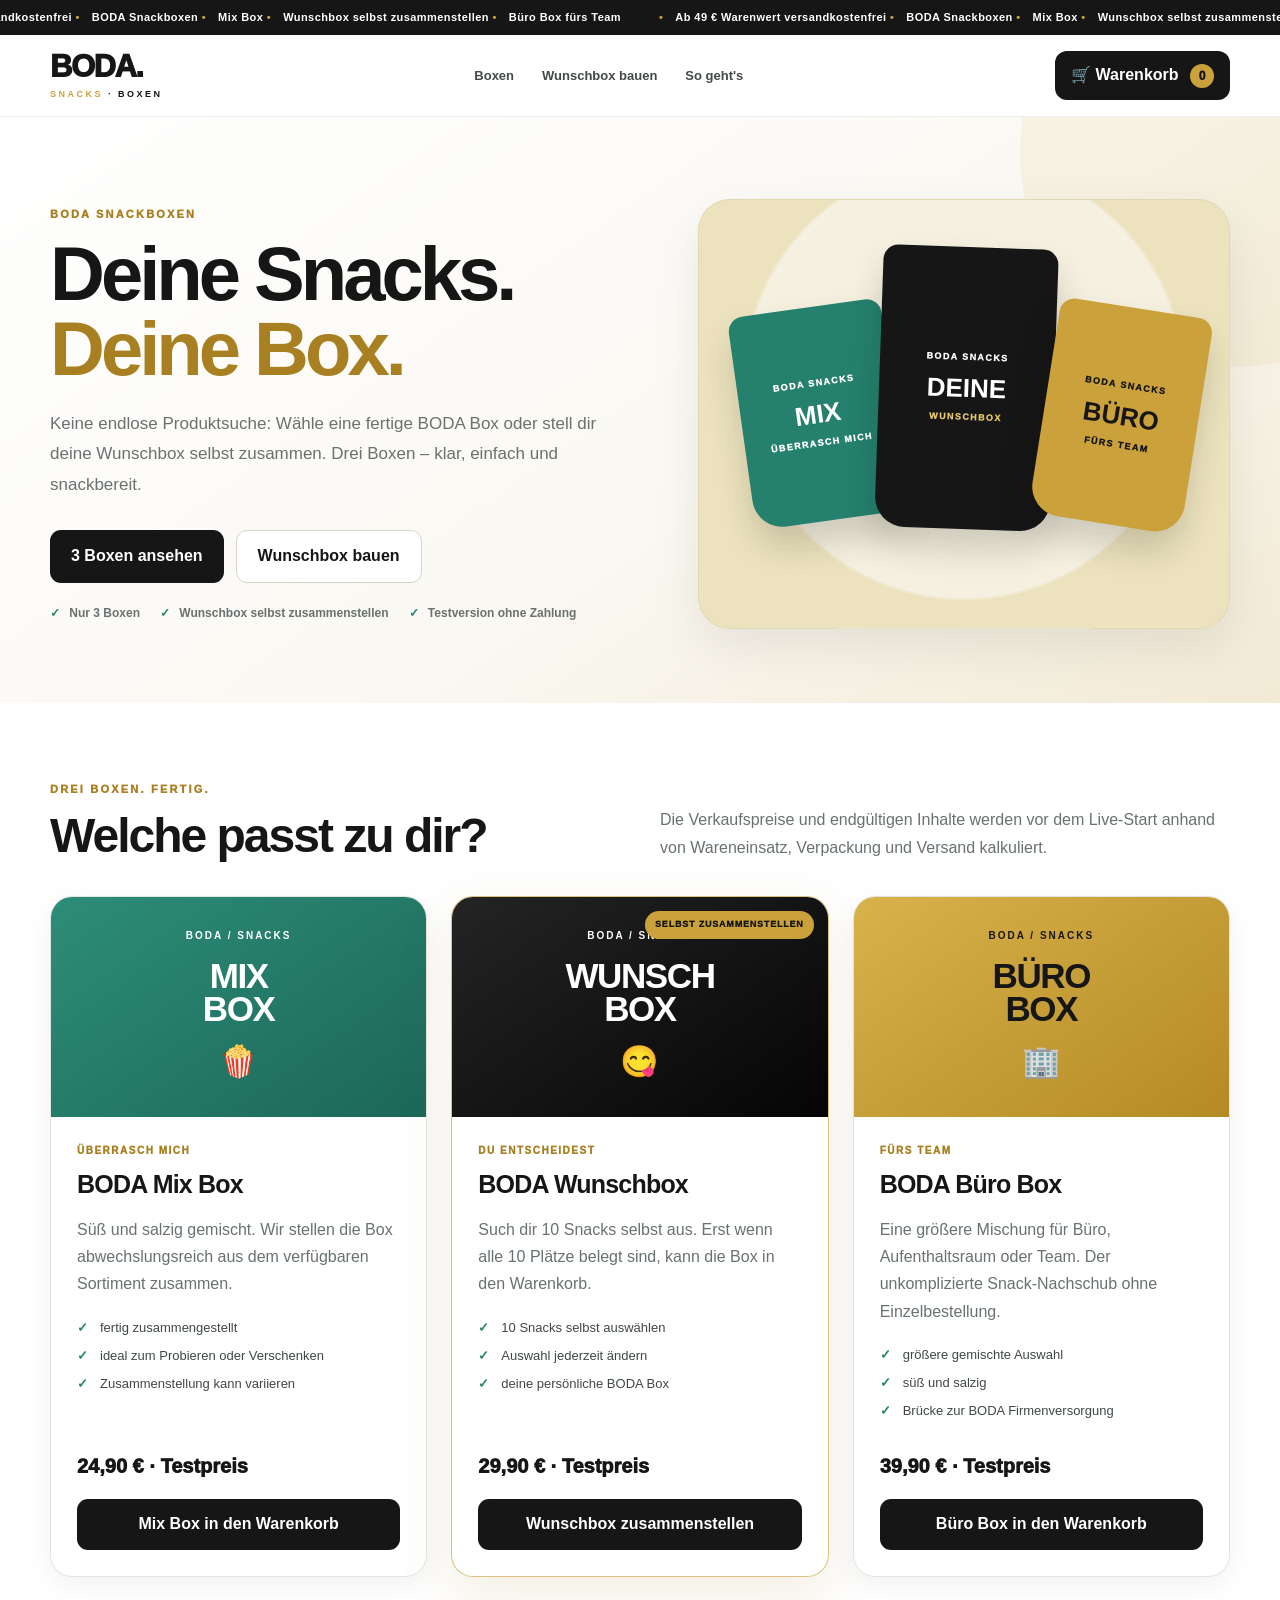
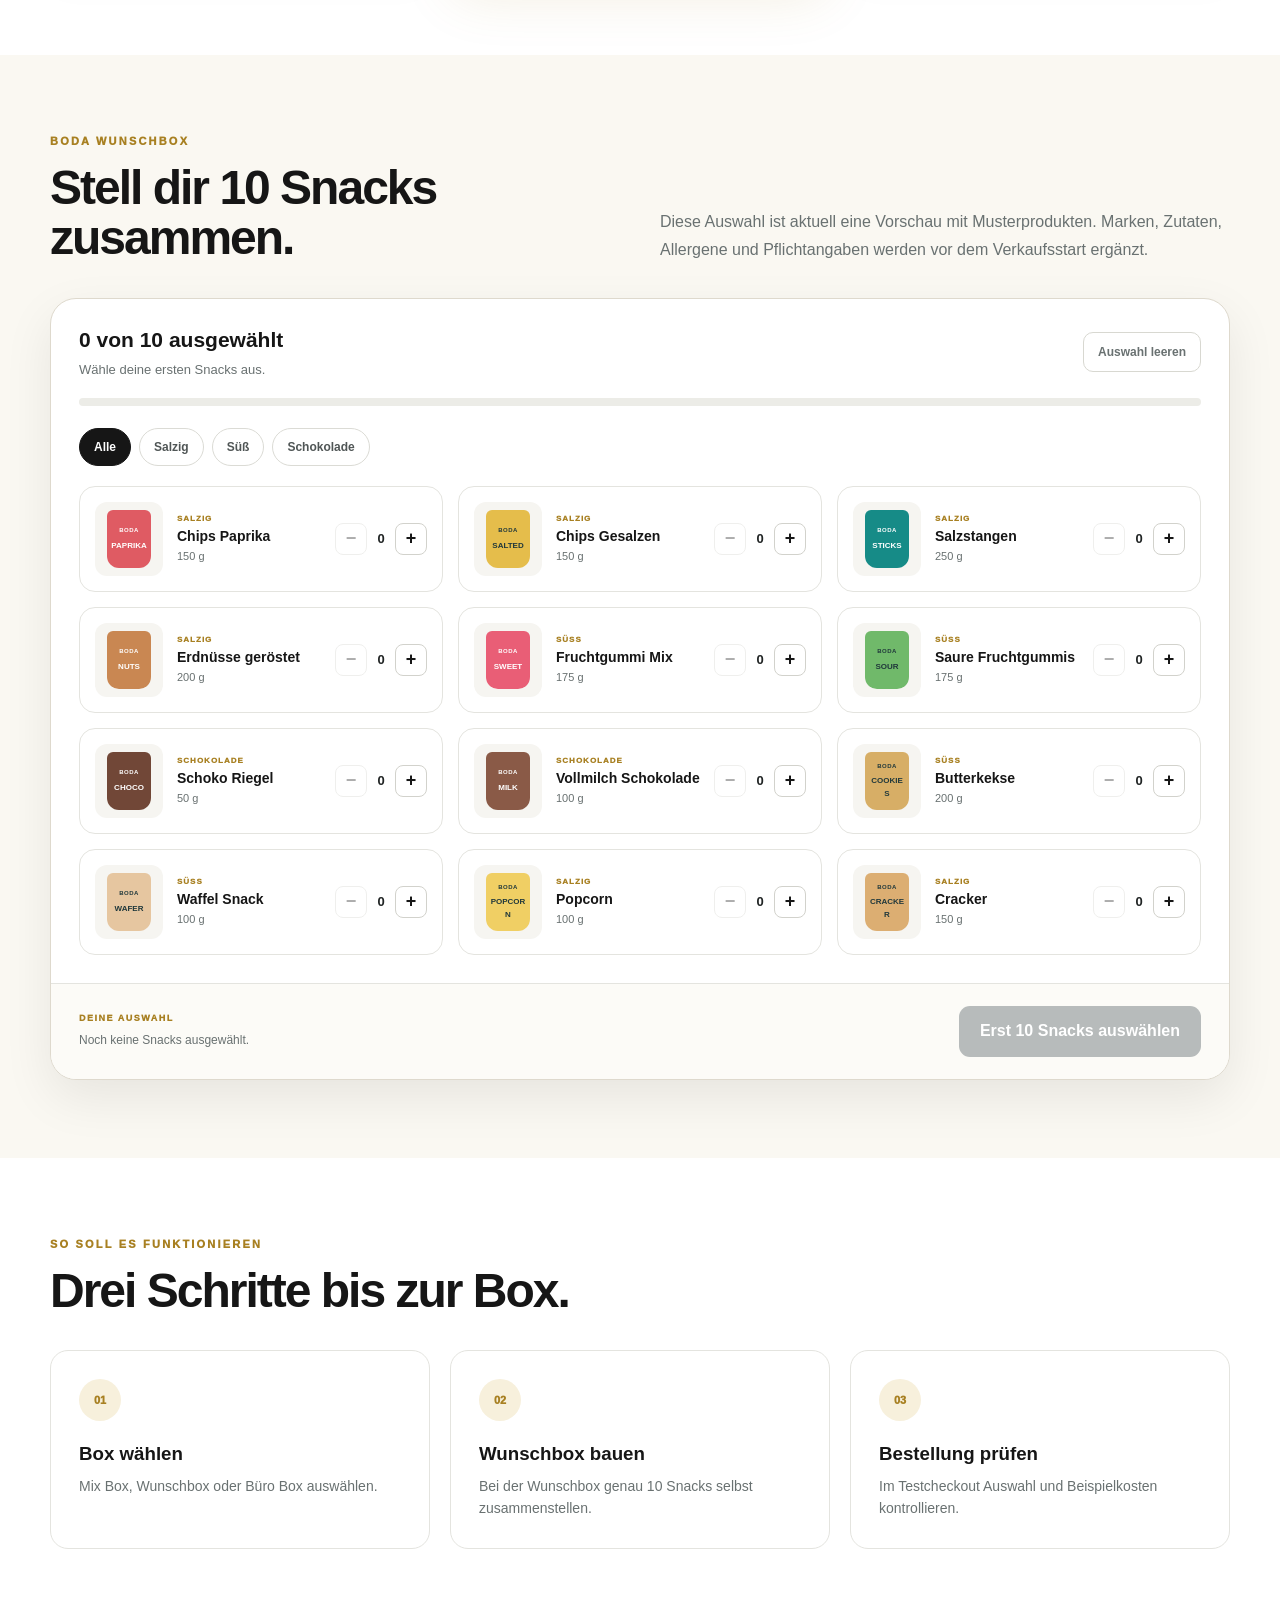
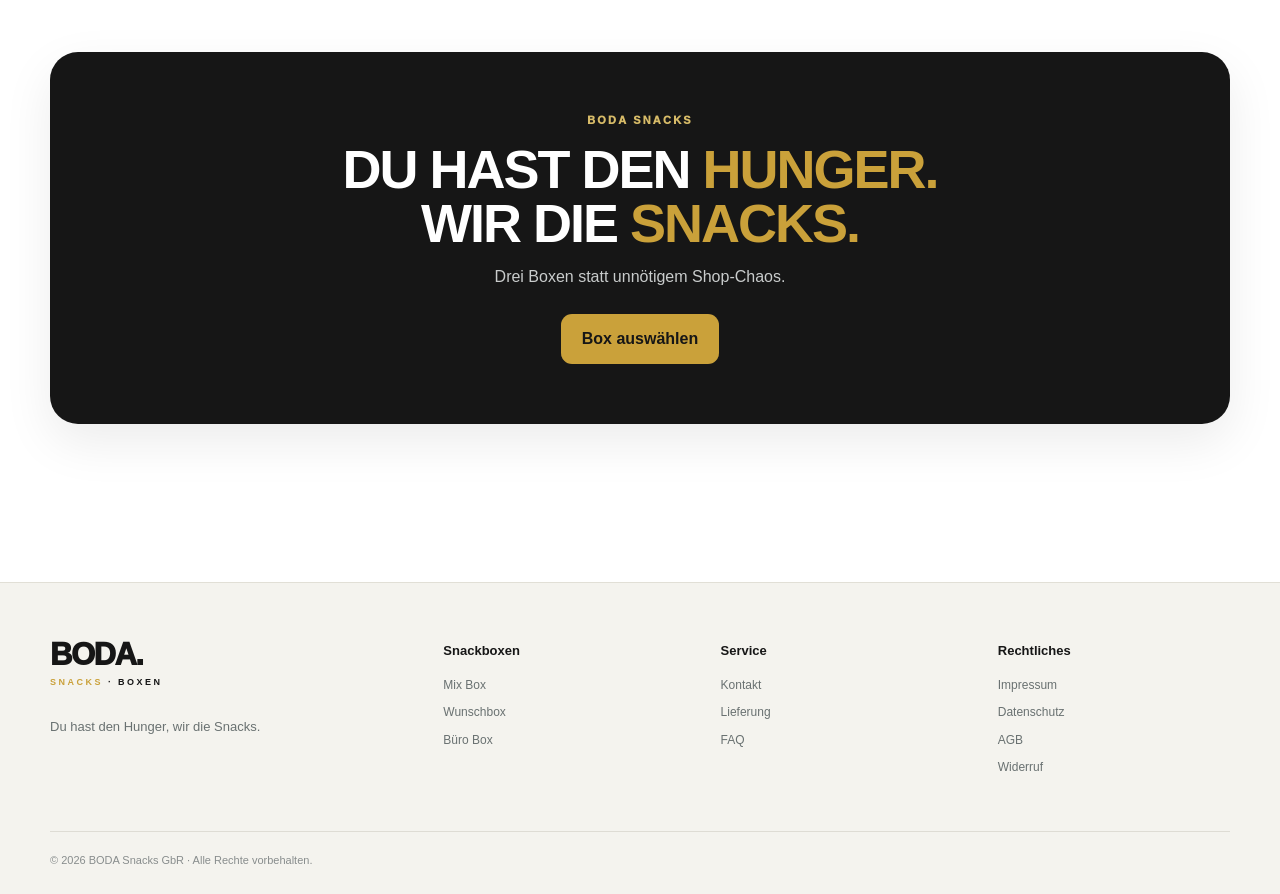
==== commit f40f7654: "Update index.html" ====
--- a/index.html
+++ b/index.html
@@ -40,29 +40,28 @@
      TESTHINWEIS
 ===================================================== -->
 
-<div
-    class="top-marquee"
-    aria-label="Shop-Hinweis"
->
+<div class="top-marquee" aria-label="Shop-Hinweis">
+
     <div class="top-marquee-track">
 
-        <span>
-            Shop-Vorschau · 3 BODA Snackboxen · Noch keine echte Bestellung
-        </span>
-
-        <span>
-            Mix Box · Wunschbox · Büro Box
-        </span>
-
-        <span>
-            Shop-Vorschau · 3 BODA Snackboxen · Noch keine echte Bestellung
-        </span>
-
-        <span>
-            Mix Box · Wunschbox · Büro Box
-        </span>
+        <div class="top-marquee-group">
+            <span>Ab 49 € Warenwert versandkostenfrei</span>
+            <span>BODA Snackboxen</span>
+            <span>Mix Box</span>
+            <span>Wunschbox selbst zusammenstellen</span>
+            <span>Büro Box fürs Team</span>
+        </div>
+
+        <div class="top-marquee-group" aria-hidden="true">
+            <span>Ab 49 € Warenwert versandkostenfrei</span>
+            <span>BODA Snackboxen</span>
+            <span>Mix Box</span>
+            <span>Wunschbox selbst zusammenstellen</span>
+            <span>Büro Box fürs Team</span>
+        </div>
 
     </div>
+
 </div>
 
 
--- a/css/style.css
+++ b/css/style.css
@@ -1,33 +1,54 @@
 /* =========================================================
    BODA SNACKS SHOP
-   Hauptstylesheet
+   3-BOXEN-VERSION
+   Mix Box · Wunschbox · Büro Box
 ========================================================= */
 
 
 /* =========================================================
-   01. GRUNDEINSTELLUNGEN
+   01. GRUNDWERTE
 ========================================================= */
 
 :root {
-    --ink: #20383b;
-    --muted: #65777a;
-
-    --teal: #128b84;
-    --teal-dark: #0c6f6a;
-    --teal-soft: #e8f6f3;
-
-    --coral: #dc5e65;
-
-    --cream: #fbf8f1;
-    --gold: #d6ad3d;
-
-    --line: #dce8e6;
+    --black: #161616;
+    --black-soft: #262626;
+
+    --gold: #caa13a;
+    --gold-dark: #a88022;
+    --gold-soft: #f7f0dc;
+
+    --green: #25806e;
+    --green-dark: #196354;
+    --green-soft: #e9f5f1;
+
+    --cream: #faf8f2;
+    --cream-dark: #f2eee4;
+
     --white: #ffffff;
 
+    --text: #202424;
+    --muted: #697171;
+
+    --line: #e4e4df;
+
+    --danger: #a24444;
+
     --shadow:
-        0 16px 50px rgba(30, 65, 65, 0.10);
-}
-
+        0 18px 50px
+        rgba(0, 0, 0, 0.08);
+
+    --shadow-small:
+        0 8px 28px
+        rgba(0, 0, 0, 0.06);
+
+    --radius:
+        22px;
+}
+
+
+/* =========================================================
+   02. RESET
+========================================================= */
 
 * {
     box-sizing: border-box;
@@ -47,11 +68,15 @@
         Helvetica,
         sans-serif;
 
-    color: var(--ink);
-
-    background: var(--white);
+    color: var(--text);
+
+    background:
+        var(--white);
 
     line-height: 1.55;
+
+    -webkit-font-smoothing:
+        antialiased;
 }
 
 
@@ -60,14 +85,22 @@
 }
 
 
+img {
+    max-width: 100%;
+}
+
+
 a {
+    color: inherit;
+
     text-decoration: none;
-    color: inherit;
 }
 
 
 button,
-input {
+input,
+select,
+textarea {
     font: inherit;
 }
 
@@ -77,39 +110,122 @@
 }
 
 
+button:disabled {
+    cursor: not-allowed;
+}
+
+
 .container {
-    width: min(
-        1180px,
-        calc(100% - 40px)
-    );
-
-    margin: auto;
-}
-
+    width:
+        min(
+            1180px,
+            calc(100% - 40px)
+        );
+
+    margin:
+        0 auto;
+}
+
+
+section {
+    padding:
+        78px 0;
+}
+
+
+[hidden] {
+    display: none !important;
+}
 
 
 /* =========================================================
-   02. TESTHINWEIS
+   03. ACCESSIBILITY
 ========================================================= */
 
-.demo-note {
-    background: #c9eee8;
-
-    padding: 9px 16px;
-
-    text-align: center;
-
-    font-size: 12px;
-
-    font-weight: 700;
-
-    letter-spacing: 0.03em;
-}
-
+.skip-link {
+    position: fixed;
+
+    left: 15px;
+
+    top: -100px;
+
+    z-index: 500;
+
+    padding:
+        12px 16px;
+
+    border-radius:
+        8px;
+
+    background:
+        var(--black);
+
+    color:
+        var(--white);
+
+    font-weight:
+        800;
+}
+
+
+.skip-link:focus {
+    top: 15px;
+}
 
 
 /* =========================================================
-   03. HEADER
+   04. TEST-MARQUEE
+========================================================= */
+
+.top-marquee {
+    overflow: hidden;
+
+    background:
+        var(--black);
+
+    color:
+        var(--white);
+
+    font-size:
+        11px;
+
+    font-weight:
+        800;
+
+    letter-spacing:
+        0.04em;
+}
+
+
+.top-marquee-track {
+    display: flex;
+
+    align-items: center;
+
+    justify-content: center;
+
+    gap: 38px;
+
+    padding:
+        9px 20px;
+
+    white-space: nowrap;
+}
+
+
+.top-marquee-track span::before {
+    content: "•";
+
+    margin-right:
+        12px;
+
+    color:
+        var(--gold);
+}
+
+
+/* =========================================================
+   05. HEADER
 ========================================================= */
 
 .site-header {
@@ -117,16 +233,17 @@
 
     top: 0;
 
-    z-index: 30;
+    z-index: 40;
 
     background:
         rgba(255, 255, 255, 0.96);
 
     backdrop-filter:
-        blur(10px);
+        blur(12px);
 
     border-bottom:
-        1px solid var(--line);
+        1px solid
+        rgba(0, 0, 0, 0.07);
 }
 
 
@@ -135,230 +252,418 @@
 
     grid-template-columns:
         auto
-        minmax(220px, 1fr)
+        minmax(0, 1fr)
         auto;
 
-    gap: 24px;
-
     align-items: center;
 
-    padding: 17px 0;
-}
-
+    gap: 34px;
+
+    padding:
+        16px 0;
+}
+
+
+.box-header-row {
+    min-height:
+        78px;
+}
 
 
 /* =========================================================
-   LOGO
+   06. LOGO
 ========================================================= */
 
 .logo {
-    font-size: 30px;
-
-    font-weight: 900;
-
-    line-height: 0.95;
-
-    letter-spacing: -1px;
-}
-
-
-.logo span {
-    color: var(--teal);
+    display:
+        inline-block;
+
+    color:
+        var(--black);
+
+    font-size:
+        31px;
+
+    font-weight:
+        950;
+
+    line-height:
+        0.92;
+
+    letter-spacing:
+        -1.5px;
+}
+
+
+.logo > span {
+    color:
+        var(--black);
 }
 
 
 .logo small {
     display: block;
 
-    margin-top: 7px;
-
-    color: var(--teal);
-
-    font-size: 9px;
-
-    letter-spacing: 2.4px;
-}
-
-.logo small .logo-snacks {
-    color: var(--gold);
-}
+    margin-top:
+        8px;
+
+    color:
+        var(--black);
+
+    font-size:
+        9px;
+
+    font-weight:
+        900;
+
+    letter-spacing:
+        2.5px;
+}
+
+
+.logo .logo-snacks {
+    color:
+        var(--gold);
+}
+
 
 /* =========================================================
-   SUCHE
+   07. HAUPTNAVIGATION
 ========================================================= */
 
-.search {
+.box-main-nav {
     display: flex;
 
-    border:
-        1px solid #bdd5d2;
-
-    border-radius: 999px;
-
-    overflow: hidden;
-
-    background: var(--white);
-}
-
-
-.search input {
-    flex: 1;
-
-    min-width: 0;
-
-    border: 0;
-
-    outline: 0;
-
-    padding:
-        13px 18px;
-
-    color: var(--ink);
-}
-
-
-.search button {
-    border: 0;
-
-    background: var(--teal);
-
-    color: var(--white);
-
-    padding:
-        0 22px;
-
-    font-weight: 800;
-}
-
-
-.search button:hover {
-    background:
-        var(--teal-dark);
-}
-
+    align-items: center;
+
+    justify-content: center;
+
+    gap: 28px;
+}
+
+
+.box-main-nav a {
+    position: relative;
+
+    padding:
+        9px 0;
+
+    color:
+        #454949;
+
+    font-size:
+        13px;
+
+    font-weight:
+        800;
+}
+
+
+.box-main-nav a::after {
+    content: "";
+
+    position: absolute;
+
+    left: 0;
+
+    right: 100%;
+
+    bottom: 2px;
+
+    height:
+        2px;
+
+    background:
+        var(--gold);
+
+    transition:
+        0.2s ease;
+}
+
+
+.box-main-nav a:hover::after {
+    right: 0;
+}
 
 
 /* =========================================================
-   WARENKORB BUTTON
+   08. WARENKORB BUTTON
 ========================================================= */
 
 .cart-btn {
     border: 0;
 
-    border-radius: 12px;
-
-    background: var(--ink);
-
-    color: var(--white);
-
-    padding:
-        13px 17px;
-
-    font-weight: 800;
-
-    white-space: nowrap;
+    border-radius:
+        12px;
+
+    padding:
+        12px 16px;
+
+    background:
+        var(--black);
+
+    color:
+        var(--white);
+
+    font-weight:
+        900;
+
+    white-space:
+        nowrap;
+
+    transition:
+        0.2s ease;
+}
+
+
+.cart-btn:hover {
+    background:
+        var(--black-soft);
+
+    transform:
+        translateY(-1px);
 }
 
 
 .cart-count {
-    display: inline-grid;
-
-    place-items: center;
-
-    min-width: 23px;
-
-    height: 23px;
+    display:
+        inline-grid;
+
+    place-items:
+        center;
+
+    min-width:
+        24px;
+
+    height:
+        24px;
+
+    margin-left:
+        7px;
 
     padding:
         0 6px;
 
-    border-radius: 999px;
-
-    margin-left: 7px;
-
-    background: var(--coral);
-
-    font-size: 12px;
-}
-
+    border-radius:
+        999px;
+
+    background:
+        var(--gold);
+
+    color:
+        var(--black);
+
+    font-size:
+        12px;
+
+    font-weight:
+        950;
+}
 
 
 /* =========================================================
-   04. KATEGORIE NAVIGATION
+   09. ALLGEMEINE TYPOGRAFIE
 ========================================================= */
 
-.category-nav {
-    background: var(--coral);
-
-    color: var(--white);
-}
-
-
-.nav-row {
+.eyebrow {
+    margin-bottom:
+        13px;
+
+    color:
+        var(--gold-dark);
+
+    font-size:
+        11px;
+
+    font-weight:
+        950;
+
+    letter-spacing:
+        2.2px;
+}
+
+
+.section-head {
     display: flex;
 
+    align-items: end;
+
+    justify-content:
+        space-between;
+
+    gap: 40px;
+
+    margin-bottom:
+        34px;
+}
+
+
+.section-head h2 {
+    margin: 0;
+
+    color:
+        var(--black);
+
+    font-size:
+        clamp(
+            31px,
+            4vw,
+            48px
+        );
+
+    line-height:
+        1.05;
+
+    letter-spacing:
+        -2px;
+}
+
+
+.section-head > p {
+    max-width:
+        570px;
+
+    margin: 0;
+
+    color:
+        var(--muted);
+
+    line-height:
+        1.75;
+}
+
+
+/* =========================================================
+   10. BUTTONS
+========================================================= */
+
+.btn {
+    display:
+        inline-flex;
+
     align-items: center;
 
-    gap: 8px;
-
-    overflow-x: auto;
-
-    padding:
-        10px 0;
-
-    scrollbar-width: none;
-}
-
-
-.nav-row::-webkit-scrollbar {
-    display: none;
-}
-
-
-.nav-chip {
-    flex:
-        0 0 auto;
-
-    border: 0;
-
-    color: var(--white);
-
-    background: transparent;
-
-    border-radius: 999px;
-
-    padding:
-        8px 13px;
-
-    font-size: 13px;
-
-    font-weight: 800;
-}
-
-
-.nav-chip:hover,
-.nav-chip.active {
-    background:
-        rgba(255, 255, 255, 0.20);
-}
-
+    justify-content: center;
+
+    min-height:
+        48px;
+
+    border:
+        0;
+
+    border-radius:
+        11px;
+
+    padding:
+        13px 21px;
+
+    font-weight:
+        900;
+
+    text-align:
+        center;
+
+    transition:
+        0.2s ease;
+}
+
+
+.btn-primary {
+    background:
+        var(--black);
+
+    color:
+        var(--white);
+}
+
+
+.btn-primary:hover {
+    background:
+        var(--green-dark);
+
+    transform:
+        translateY(-1px);
+}
+
+
+.btn-primary:disabled {
+    background:
+        #b7bbbb;
+
+    color:
+        #ffffff;
+
+    transform:
+        none;
+}
+
+
+.btn-secondary {
+    border:
+        1px solid
+        #d5d5ce;
+
+    background:
+        var(--white);
+
+    color:
+        var(--black);
+}
+
+
+.btn-secondary:hover {
+    border-color:
+        var(--gold);
+
+    background:
+        var(--gold-soft);
+}
 
 
 /* =========================================================
-   05. HERO
+   11. HERO
 ========================================================= */
 
-.hero {
+.box-hero {
+    position: relative;
+
+    overflow: hidden;
+
+    padding:
+        82px 0 74px;
+
     background:
         linear-gradient(
             145deg,
-            #f3fbf9 0%,
-            #ffffff 55%,
-            #fbf6eb 100%
+            #ffffff 0%,
+            #faf8f2 58%,
+            #f2ead5 100%
         );
-
-    padding:
-        70px 0 62px;
+}
+
+
+.box-hero::before {
+    content: "";
+
+    position: absolute;
+
+    width:
+        430px;
+
+    height:
+        430px;
+
+    right:
+        -170px;
+
+    top:
+        -180px;
+
+    border-radius:
+        50%;
+
+    background:
+        rgba(202, 161, 58, 0.09);
 }
 
 
@@ -366,1612 +671,1998 @@
     display: grid;
 
     grid-template-columns:
-        1.08fr 0.92fr;
-
-    gap: 55px;
+        1.05fr
+        0.95fr;
+
+    gap:
+        60px;
 
     align-items: center;
 }
 
 
-.eyebrow {
-    color: var(--teal);
-
-    font-size: 12px;
-
-    letter-spacing: 2.1px;
-
-    font-weight: 900;
-
-    margin-bottom: 14px;
-}
-
-
-.hero h1 {
+.hero-copy h1 {
+    margin:
+        0 0 22px;
+
+    color:
+        var(--black);
+
     font-size:
         clamp(
-            43px,
+            47px,
             6vw,
             76px
         );
 
-    line-height: 1.01;
-
-    letter-spacing: -3.6px;
+    line-height:
+        0.99;
+
+    letter-spacing:
+        -4px;
+}
+
+
+.hero-copy h1 span {
+    color:
+        var(--gold-dark);
+}
+
+
+.hero-copy > p {
+    max-width:
+        650px;
 
     margin:
-        0 0 22px;
-}
-
-
-.hero h1 span {
-    color: var(--coral);
-}
-
-
-.hero-copy > p {
-    max-width: 640px;
-
-    font-size: 17px;
-
-    color: var(--muted);
-
-    line-height: 1.8;
-}
-
-
-
-/* =========================================================
-   HERO BUTTONS
-========================================================= */
+        0;
+
+    color:
+        var(--muted);
+
+    font-size:
+        17px;
+
+    line-height:
+        1.8;
+}
+
 
 .hero-actions {
     display: flex;
 
+    flex-wrap: wrap;
+
     gap: 12px;
 
+    margin:
+        30px 0 21px;
+}
+
+
+.trust-row {
+    display: flex;
+
     flex-wrap: wrap;
 
+    gap:
+        10px 20px;
+
+    color:
+        var(--muted);
+
+    font-size:
+        12px;
+
+    font-weight:
+        700;
+}
+
+
+.trust-row span::before {
+    content: "✓";
+
+    margin-right:
+        6px;
+
+    color:
+        var(--green);
+
+    font-weight:
+        950;
+}
+
+
+/* =========================================================
+   12. HERO BOXEN
+========================================================= */
+
+.box-hero-art {
+    position: relative;
+
+    min-height:
+        430px;
+
+    overflow: hidden;
+
+    border:
+        1px solid
+        rgba(0, 0, 0, 0.05);
+
+    border-radius:
+        32px;
+
+    background:
+        radial-gradient(
+            circle at 50% 42%,
+            #ffffff 0 25%,
+            #f5f0df 26% 60%,
+            #ece2bd 61% 100%
+        );
+
+    box-shadow:
+        var(--shadow);
+}
+
+
+.hero-pack {
+    position: absolute;
+
+    display: flex;
+
+    flex-direction: column;
+
+    align-items: center;
+
+    justify-content: center;
+
+    padding:
+        12px;
+
+    border-radius:
+        15px 15px 30px 30px;
+
+    text-align: center;
+
+    font-weight:
+        950;
+
+    box-shadow:
+        0 20px 35px
+        rgba(0, 0, 0, 0.16);
+}
+
+
+.hero-pack small {
+    font-size:
+        9px;
+
+    letter-spacing:
+        1.4px;
+}
+
+
+.hero-pack strong {
     margin:
-        28px 0 20px;
-}
-
-
-.btn {
-    display: inline-block;
-
-    border: 0;
-
-    border-radius: 11px;
-
-    padding:
-        14px 22px;
-
-    font-weight: 900;
+        10px 0;
+
+    font-size:
+        26px;
+
+    line-height:
+        1;
+}
+
+
+.hero-pack.a {
+    left: 8%;
+
+    top: 25%;
+
+    width: 29%;
+
+    height: 50%;
+
+    background:
+        var(--green);
+
+    color:
+        var(--white);
+
+    transform:
+        rotate(-8deg);
+}
+
+
+.hero-pack.b {
+    left: 34%;
+
+    top: 11%;
+
+    width: 33%;
+
+    height: 66%;
+
+    background:
+        var(--black);
+
+    color:
+        var(--white);
+
+    transform:
+        rotate(2deg);
+}
+
+
+.hero-pack.b small:last-child {
+    color:
+        #e4c569;
+}
+
+
+.hero-pack.c {
+    right: 6%;
+
+    top: 25%;
+
+    width: 29%;
+
+    height: 51%;
+
+    background:
+        var(--gold);
+
+    color:
+        var(--black);
+
+    transform:
+        rotate(9deg);
+}
+
+
+/* =========================================================
+   13. BOX-ANGEBOTE
+========================================================= */
+
+.box-offers {
+    background:
+        var(--white);
+}
+
+
+.box-choice-grid {
+    display: grid;
+
+    grid-template-columns:
+        repeat(
+            3,
+            minmax(0, 1fr)
+        );
+
+    gap:
+        24px;
+
+    align-items:
+        stretch;
+}
+
+
+.box-choice {
+    position: relative;
+
+    display: flex;
+
+    flex-direction: column;
+
+    overflow: hidden;
+
+    border:
+        1px solid
+        var(--line);
+
+    border-radius:
+        var(--radius);
+
+    background:
+        var(--white);
+
+    box-shadow:
+        var(--shadow-small);
+
+    transition:
+        0.22s ease;
+}
+
+
+.box-choice:hover {
+    transform:
+        translateY(-4px);
+
+    box-shadow:
+        var(--shadow);
+}
+
+
+.box-choice.featured {
+    border-color:
+        rgba(202, 161, 58, 0.65);
+
+    box-shadow:
+        0 20px 55px
+        rgba(154, 115, 20, 0.12);
+}
+
+
+.box-choice-badge {
+    position: absolute;
+
+    top: 14px;
+
+    right: 14px;
+
+    z-index: 4;
+
+    padding:
+        7px 10px;
+
+    border-radius:
+        999px;
+
+    background:
+        var(--gold);
+
+    color:
+        var(--black);
+
+    font-size:
+        9px;
+
+    font-weight:
+        950;
+
+    letter-spacing:
+        0.8px;
+}
+
+
+.box-choice-art {
+    display: grid;
+
+    place-items: center;
+
+    min-height:
+        220px;
+
+    padding:
+        30px;
+
+    text-align:
+        center;
+
+    color:
+        var(--white);
+}
+
+
+.box-choice-art small {
+    font-size:
+        10px;
+
+    font-weight:
+        900;
+
+    letter-spacing:
+        2px;
+}
+
+
+.box-choice-art strong {
+    display: block;
+
+    margin:
+        13px 0 10px;
+
+    font-size:
+        35px;
+
+    line-height:
+        0.95;
+
+    letter-spacing:
+        -1.4px;
+}
+
+
+.box-choice-art span {
+    font-size:
+        31px;
+}
+
+
+.box-choice-art.mix {
+    background:
+        linear-gradient(
+            145deg,
+            #2d8d78,
+            #1c6758
+        );
+}
+
+
+.box-choice-art.wish {
+    background:
+        linear-gradient(
+            145deg,
+            #242424,
+            #050505
+        );
+}
+
+
+.box-choice-art.office {
+    background:
+        linear-gradient(
+            145deg,
+            #d8b24b,
+            #b48a25
+        );
+
+    color:
+        var(--black);
+}
+
+
+.box-choice-body {
+    display: flex;
+
+    flex:
+        1;
+
+    flex-direction: column;
+
+    padding:
+        26px;
+}
+
+
+.box-kicker {
+    margin:
+        0 0 7px;
+
+    color:
+        var(--gold-dark);
+
+    font-size:
+        10px;
+
+    font-weight:
+        950;
+
+    letter-spacing:
+        1.5px;
+}
+
+
+.box-choice-body h3 {
+    margin:
+        0 0 12px;
+
+    color:
+        var(--black);
+
+    font-size:
+        25px;
+
+    letter-spacing:
+        -0.8px;
+}
+
+
+.box-choice-body > p:not(
+    .box-kicker,
+    .box-test-price
+) {
+    margin:
+        0;
+
+    color:
+        var(--muted);
+
+    line-height:
+        1.7;
+}
+
+
+.box-points {
+    display: grid;
+
+    gap: 8px;
+
+    margin:
+        20px 0;
+
+    padding: 0;
+
+    list-style: none;
+
+    color:
+        #404747;
+
+    font-size:
+        13px;
+}
+
+
+.box-points li {
+    position: relative;
+
+    padding-left:
+        23px;
+}
+
+
+.box-points li::before {
+    content: "✓";
+
+    position: absolute;
+
+    left: 0;
+
+    color:
+        var(--green);
+
+    font-weight:
+        950;
+}
+
+
+.box-test-price {
+    margin:
+        auto 0 17px;
+
+    padding-top:
+        10px;
+
+    color:
+        var(--black);
+
+    font-size:
+        20px;
+
+    font-weight:
+        950;
+}
+
+
+.box-choice-body .btn {
+    width: 100%;
+}
+
+
+/* =========================================================
+   14. WUNSCHBOX BUILDER
+========================================================= */
+
+.wish-builder-section {
+    background:
+        var(--cream);
+}
+
+
+.builder-shell {
+    overflow: hidden;
+
+    border:
+        1px solid
+        #ded9cd;
+
+    border-radius:
+        26px;
+
+    background:
+        var(--white);
+
+    box-shadow:
+        var(--shadow);
+}
+
+
+.builder-top {
+    display: flex;
+
+    align-items: center;
+
+    justify-content:
+        space-between;
+
+    gap: 20px;
+
+    padding:
+        25px 28px 17px;
+}
+
+
+.builder-top strong {
+    display: block;
+
+    margin-bottom:
+        4px;
+
+    color:
+        var(--black);
+
+    font-size:
+        21px;
+}
+
+
+.builder-top p {
+    margin: 0;
+
+    color:
+        var(--muted);
+
+    font-size:
+        13px;
+}
+
+
+.builder-clear {
+    border:
+        1px solid
+        #d8d8d1;
+
+    border-radius:
+        10px;
+
+    padding:
+        10px 14px;
+
+    background:
+        var(--white);
+
+    color:
+        var(--muted);
+
+    font-size:
+        12px;
+
+    font-weight:
+        800;
+}
+
+
+.builder-clear:hover {
+    border-color:
+        var(--danger);
+
+    color:
+        var(--danger);
+}
+
+
+/* =========================================================
+   15. BUILDER FORTSCHRITT
+========================================================= */
+
+.builder-progress {
+    height:
+        8px;
+
+    margin:
+        0 28px 22px;
+
+    overflow: hidden;
+
+    border-radius:
+        999px;
+
+    background:
+        #ecece7;
+}
+
+
+.builder-progress > div {
+    width:
+        0;
+
+    height:
+        100%;
+
+    border-radius:
+        inherit;
+
+    background:
+        linear-gradient(
+            90deg,
+            var(--gold),
+            #e0c266
+        );
+
+    transition:
+        width 0.2s ease;
+}
+
+
+/* =========================================================
+   16. BUILDER FILTER
+========================================================= */
+
+.builder-filter-row {
+    display: flex;
+
+    flex-wrap: wrap;
+
+    gap: 8px;
+
+    padding:
+        0 28px 20px;
+}
+
+
+.builder-filter {
+    border:
+        1px solid
+        #dbdbd5;
+
+    border-radius:
+        999px;
+
+    padding:
+        9px 14px;
+
+    background:
+        var(--white);
+
+    color:
+        #505656;
+
+    font-size:
+        12px;
+
+    font-weight:
+        850;
+}
+
+
+.builder-filter:hover,
+.builder-filter.active {
+    border-color:
+        var(--black);
+
+    background:
+        var(--black);
+
+    color:
+        var(--white);
+}
+
+
+/* =========================================================
+   17. BUILDER PRODUKTE
+========================================================= */
+
+.builder-grid {
+    display: grid;
+
+    grid-template-columns:
+        repeat(
+            3,
+            minmax(0, 1fr)
+        );
+
+    gap:
+        15px;
+
+    padding:
+        0 28px 28px;
+}
+
+
+.builder-product {
+    display: grid;
+
+    grid-template-columns:
+        68px
+        minmax(0, 1fr)
+        auto;
+
+    align-items: center;
+
+    gap: 14px;
+
+    min-width:
+        0;
+
+    padding:
+        15px;
+
+    border:
+        1px solid
+        var(--line);
+
+    border-radius:
+        16px;
+
+    background:
+        #fff;
 
     transition:
         0.2s ease;
 }
 
 
-.btn-primary {
-    background:
-        var(--teal);
-
-    color: var(--white);
-}
-
-
-.btn-primary:hover {
-    background:
-        var(--teal-dark);
-
-    transform:
-        translateY(-1px);
-}
-
-
-.btn-secondary {
+.builder-product:hover {
+    border-color:
+        #cfc9b8;
+
+    box-shadow:
+        var(--shadow-small);
+}
+
+
+.builder-product-art {
+    display: grid;
+
+    place-items: center;
+
+    width:
+        68px;
+
+    height:
+        74px;
+
+    border-radius:
+        12px;
+
+    background:
+        #f6f5f1;
+}
+
+
+.builder-mini-pack {
+    display: flex;
+
+    flex-direction: column;
+
+    align-items: center;
+
+    justify-content: center;
+
+    width:
+        44px;
+
+    height:
+        58px;
+
+    padding:
+        4px;
+
+    border-radius:
+        6px 6px 12px 12px;
+
+    background:
+        var(--c);
+
+    color:
+        var(--t);
+
+    text-align:
+        center;
+
+    font-weight:
+        900;
+}
+
+
+.builder-mini-pack span {
+    font-size:
+        6px;
+
+    letter-spacing:
+        0.5px;
+}
+
+
+.builder-mini-pack strong {
+    margin-top:
+        4px;
+
+    font-size:
+        8px;
+
+    overflow-wrap:
+        anywhere;
+}
+
+
+.builder-product-copy {
+    min-width:
+        0;
+}
+
+
+.builder-product-category {
+    margin:
+        0 0 3px;
+
+    color:
+        var(--gold-dark);
+
+    font-size:
+        8px;
+
+    font-weight:
+        950;
+
+    letter-spacing:
+        1px;
+}
+
+
+.builder-product-copy h3 {
+    margin:
+        0 0 3px;
+
+    color:
+        var(--black);
+
+    font-size:
+        14px;
+
+    line-height:
+        1.2;
+}
+
+
+.builder-product-copy > p:last-child {
+    margin: 0;
+
+    color:
+        var(--muted);
+
+    font-size:
+        11px;
+}
+
+
+.builder-qty {
+    display: grid;
+
+    grid-template-columns:
+        32px
+        28px
+        32px;
+
+    align-items: center;
+
+    text-align: center;
+}
+
+
+.builder-qty button {
+    display: grid;
+
+    place-items: center;
+
+    width:
+        32px;
+
+    height:
+        32px;
+
+    border:
+        1px solid
+        #d2d2cc;
+
+    border-radius:
+        8px;
+
+    background:
+        #fff;
+
+    color:
+        var(--black);
+
+    font-size:
+        18px;
+
+    font-weight:
+        800;
+}
+
+
+.builder-qty button:hover:not(:disabled) {
+    border-color:
+        var(--green);
+
+    background:
+        var(--green-soft);
+}
+
+
+.builder-qty button:disabled {
+    opacity:
+        0.35;
+}
+
+
+.builder-qty strong {
+    font-size:
+        13px;
+}
+
+
+/* =========================================================
+   18. BUILDER ZUSAMMENFASSUNG
+========================================================= */
+
+.builder-summary {
+    display: grid;
+
+    grid-template-columns:
+        minmax(0, 1fr)
+        auto;
+
+    align-items: center;
+
+    gap: 25px;
+
+    padding:
+        22px 28px;
+
+    border-top:
+        1px solid
+        var(--line);
+
+    background:
+        #fcfbf7;
+}
+
+
+.builder-summary small {
+    display: block;
+
+    margin-bottom:
+        5px;
+
+    color:
+        var(--gold-dark);
+
+    font-size:
+        9px;
+
+    font-weight:
+        950;
+
+    letter-spacing:
+        1.5px;
+}
+
+
+.builder-summary p {
+    margin: 0;
+
+    color:
+        var(--muted);
+
+    font-size:
+        12px;
+
+    line-height:
+        1.65;
+}
+
+
+/* =========================================================
+   19. SO GEHT'S
+========================================================= */
+
+.delivery {
     background:
         var(--white);
+}
+
+
+.steps {
+    display: grid;
+
+    grid-template-columns:
+        repeat(
+            3,
+            1fr
+        );
+
+    gap:
+        20px;
+}
+
+
+.step {
+    padding:
+        28px;
 
     border:
-        1px solid #a7c7c3;
-
-    color:
-        var(--teal);
-}
-
-
-.btn-secondary:hover {
-    background:
-        var(--teal-soft);
-}
-
+        1px solid
+        var(--line);
+
+    border-radius:
+        18px;
+
+    background:
+        var(--white);
+}
+
+
+.step > span {
+    display:
+        inline-grid;
+
+    place-items:
+        center;
+
+    width:
+        42px;
+
+    height:
+        42px;
+
+    margin-bottom:
+        18px;
+
+    border-radius:
+        50%;
+
+    background:
+        var(--gold-soft);
+
+    color:
+        var(--gold-dark);
+
+    font-size:
+        11px;
+
+    font-weight:
+        950;
+}
+
+
+.step h3 {
+    margin:
+        0 0 8px;
+
+    color:
+        var(--black);
+}
+
+
+.step p {
+    margin: 0;
+
+    color:
+        var(--muted);
+
+    font-size:
+        14px;
+}
 
 
 /* =========================================================
-   VERTRAUEN
+   20. ABSCHLUSS
 ========================================================= */
 
-.trust-row {
-    display: flex;
-
-    gap: 18px;
-
-    flex-wrap: wrap;
-
-    font-size: 12px;
-
-    color: var(--muted);
-
-    font-weight: 700;
-}
-
-
-.trust-row span::before {
-    content: "✓";
-
-    color: var(--teal);
-
-    font-weight: 900;
-
-    margin-right: 6px;
-}
-
-
-
-/* =========================================================
-   HERO GRAFIK
-========================================================= */
-
-.hero-art {
-    min-height: 420px;
-
-    border-radius: 32px;
-
-    background:
-        radial-gradient(
-            circle at 48% 42%,
-            #ffffff 0 26%,
-            #dff4ef 27% 58%,
-            #d7ece8 59% 100%
-        );
-
-    position: relative;
-
-    overflow: hidden;
+.closing {
+    padding-top:
+        25px;
+
+    background:
+        var(--white);
+}
+
+
+.closing-box {
+    padding:
+        60px 40px;
+
+    border-radius:
+        28px;
+
+    background:
+        var(--black);
+
+    color:
+        var(--white);
+
+    text-align:
+        center;
 
     box-shadow:
         var(--shadow);
 }
 
 
-.hero-pack {
-    position: absolute;
-
-    display: flex;
-
-    flex-direction: column;
-
-    align-items: center;
-
-    justify-content: center;
-
-    text-align: center;
-
-    padding: 12px;
-
-    border-radius:
-        15px 15px 29px 29px;
-
-    box-shadow:
-        0 18px 32px
-        rgba(24, 63, 62, 0.16);
-
-    font-weight: 900;
-}
-
-
-.hero-pack small {
-    font-size: 9px;
-
-    letter-spacing: 1.3px;
-}
-
-
-.hero-pack strong {
-    font-size: 28px;
-
-    line-height: 1.02;
+.closing-box .eyebrow {
+    color:
+        #d7bb68;
+}
+
+
+.closing-box h2 {
+    margin:
+        0 0 15px;
+
+    font-size:
+        clamp(
+            34px,
+            5vw,
+            54px
+        );
+
+    line-height:
+        1;
+
+    letter-spacing:
+        -2px;
+}
+
+
+.closing-box h2 span {
+    color:
+        var(--gold);
+}
+
+
+.closing-box p {
+    margin:
+        0 0 24px;
+
+    color:
+        #c9cccc;
+}
+
+
+.closing-box .btn-primary {
+    background:
+        var(--gold);
+
+    color:
+        var(--black);
+}
+
+
+.closing-box .btn-primary:hover {
+    background:
+        #e0bd57;
+}
+
+
+/* =========================================================
+   21. FOOTER
+========================================================= */
+
+footer {
+    margin-top:
+        80px;
+
+    padding:
+        58px 0 25px;
+
+    background:
+        #f4f3ee;
+
+    border-top:
+        1px solid
+        #e1dfd6;
+}
+
+
+.footer-grid {
+    display: grid;
+
+    grid-template-columns:
+        1.5fr
+        1fr
+        1fr
+        1fr;
+
+    gap:
+        45px;
+}
+
+
+.footer-logo {
+    margin-bottom:
+        18px;
+}
+
+
+.footer-grid p {
+    max-width:
+        280px;
+
+    color:
+        var(--muted);
+
+    font-size:
+        13px;
+}
+
+
+.footer-grid h4 {
+    margin:
+        0 0 14px;
+
+    color:
+        var(--black);
+
+    font-size:
+        13px;
+}
+
+
+.footer-grid a {
+    display: block;
 
     margin:
         9px 0;
-}
-
-
-.hero-pack.a {
-    left: 9%;
-
-    top: 21%;
-
-    width: 29%;
-
-    height: 53%;
-
-    background:
-        var(--coral);
-
-    color:
+
+    color:
+        var(--muted);
+
+    font-size:
+        12px;
+}
+
+
+.footer-grid a:hover {
+    color:
+        var(--gold-dark);
+}
+
+
+.copyright {
+    margin-top:
+        45px;
+
+    padding-top:
+        20px;
+
+    border-top:
+        1px solid
+        #dedcd4;
+
+    color:
+        #888d8d;
+
+    font-size:
+        11px;
+}
+
+
+/* =========================================================
+   22. WARENKORB DIALOG
+========================================================= */
+
+dialog {
+    color:
+        inherit;
+}
+
+
+dialog::backdrop {
+    background:
+        rgba(0, 0, 0, 0.52);
+}
+
+
+.cart-panel:not([open]) {
+    display: none;
+}
+
+
+.cart-panel {
+    position: fixed;
+
+    inset:
+        0 0 0 auto;
+
+    z-index:
+        100;
+
+    width:
+        min(
+            460px,
+            100%
+        );
+
+    max-width:
+        100%;
+
+    height:
+        100vh;
+
+    height:
+        100dvh;
+
+    margin: 0;
+
+    padding: 0;
+
+    border: 0;
+
+    background:
         var(--white);
 
-    transform:
-        rotate(-9deg);
-}
-
-
-.hero-pack.b {
-    left: 35%;
-
-    top: 12%;
-
-    width: 31%;
-
-    height: 65%;
-
-    background:
-        var(--teal);
-
-    color:
-        var(--white);
-
-    transform:
-        rotate(3deg);
-}
-
-
-.hero-pack.c {
-    right: 7%;
-
-    top: 26%;
-
-    width: 28%;
-
-    height: 48%;
-
-    background:
-        var(--gold);
-
-    color:
-        var(--ink);
-
-    transform:
-        rotate(10deg);
-}
-
+    color:
+        var(--text);
+
+    box-shadow:
+        -25px 0 75px
+        rgba(0, 0, 0, 0.18);
+
+    overflow: hidden;
+}
+
+
+.cart-panel[open] {
+    display: flex;
+
+    flex-direction: column;
+}
 
 
 /* =========================================================
-   06. ALLGEMEINE SEKTIONEN
+   23. WARENKORB KOPF
 ========================================================= */
 
-section {
-    padding:
-        72px 0;
-}
-
-
-.section-head {
+.cart-head {
     display: flex;
 
-    align-items: end;
+    align-items: center;
 
     justify-content:
         space-between;
 
-    gap: 30px;
-
-    margin-bottom: 30px;
-}
-
-
-.section-head h2 {
-    font-size:
-        clamp(
-            30px,
-            4vw,
-            46px
-        );
-
-    line-height: 1.08;
-
-    letter-spacing: -1.8px;
-
+    gap: 15px;
+
+    padding:
+        20px 22px;
+
+    border-bottom:
+        1px solid
+        var(--line);
+}
+
+
+.cart-head h2 {
     margin: 0;
-}
-
-
-.section-head p {
-    max-width: 560px;
-
-    margin: 0;
-
-    color: var(--muted);
-}
-
+
+    color:
+        var(--black);
+
+    font-size:
+        21px;
+}
+
+
+.close {
+    display: grid;
+
+    place-items: center;
+
+    width:
+        38px;
+
+    height:
+        38px;
+
+    border: 0;
+
+    border-radius:
+        50%;
+
+    background:
+        #f0f0ec;
+
+    color:
+        var(--black);
+
+    font-size:
+        20px;
+
+    font-weight:
+        700;
+}
+
+
+.close:hover {
+    background:
+        #e4e4dd;
+}
 
 
 /* =========================================================
-   07. KATEGORIE KARTEN
+   24. WARENKORB INHALT
 ========================================================= */
 
-.category-grid {
+.cart-body {
+    flex:
+        1;
+
+    overflow-y:
+        auto;
+
+    padding:
+        15px 22px;
+}
+
+
+.empty-cart {
+    padding:
+        65px 18px;
+
+    color:
+        var(--muted);
+
+    text-align:
+        center;
+}
+
+
+.empty-cart h3 {
+    color:
+        var(--black);
+}
+
+
+.cart-item {
     display: grid;
 
     grid-template-columns:
-        repeat(4, 1fr);
-
-    gap: 16px;
-}
-
-
-.category-card {
+        60px
+        minmax(0, 1fr)
+        auto;
+
+    gap:
+        13px;
+
+    align-items: start;
+
+    padding:
+        17px 0;
+
+    border-bottom:
+        1px solid
+        var(--line);
+}
+
+
+.cart-thumb {
+    display: grid;
+
+    place-items: center;
+
+    width:
+        60px;
+
+    height:
+        67px;
+
+    overflow: hidden;
+
+    border-radius:
+        11px;
+
+    background:
+        #f4f3ef;
+}
+
+
+.mini-pack {
+    display: flex;
+
+    flex-direction: column;
+
+    align-items: center;
+
+    justify-content: center;
+
+    width:
+        38px;
+
+    height:
+        51px;
+
+    padding:
+        4px;
+
+    border-radius:
+        5px 5px 10px 10px;
+
+    background:
+        var(--c);
+
+    color:
+        var(--t);
+
+    text-align:
+        center;
+
+    font-weight:
+        900;
+}
+
+
+.mini-pack span {
+    font-size:
+        6px;
+}
+
+
+.mini-pack strong {
+    margin-top:
+        4px;
+
+    font-size:
+        8px;
+
+    overflow-wrap:
+        anywhere;
+}
+
+
+.cart-item h4 {
+    margin:
+        1px 0 4px;
+
+    color:
+        var(--black);
+
+    font-size:
+        14px;
+}
+
+
+.item-price {
+    margin:
+        0;
+
+    color:
+        var(--muted);
+
+    font-size:
+        11px;
+}
+
+
+.cart-wish-selection {
+    margin:
+        9px 0;
+
+    padding:
+        9px;
+
+    border-radius:
+        8px;
+
+    background:
+        var(--gold-soft);
+
+    color:
+        #5f522d;
+
+    font-size:
+        10px;
+
+    line-height:
+        1.5;
+}
+
+
+.qty {
+    display: flex;
+
+    align-items: center;
+
+    gap: 8px;
+
+    margin-top:
+        9px;
+}
+
+
+.qty button {
+    display: grid;
+
+    place-items: center;
+
+    width:
+        26px;
+
+    height:
+        26px;
+
+    padding: 0;
+
     border:
-        1px solid var(--line);
-
-    background:
-        #f8fcfb;
-
-    border-radius: 20px;
-
-    padding: 24px;
-
-    min-height: 220px;
-
-    text-align: left;
-
+        1px solid
+        #d5d5cf;
+
+    border-radius:
+        6px;
+
+    background:
+        var(--white);
+
+    color:
+        var(--black);
+}
+
+
+.qty button:disabled {
+    opacity:
+        0.3;
+}
+
+
+.qty span {
+    min-width:
+        20px;
+
+    text-align:
+        center;
+
+    font-size:
+        12px;
+
+    font-weight:
+        850;
+}
+
+
+.remove {
+    margin-top:
+        7px;
+
+    padding: 0;
+
+    border: 0;
+
+    background:
+        transparent;
+
+    color:
+        var(--danger);
+
+    font-size:
+        10px;
+
+    font-weight:
+        700;
+}
+
+
+/* =========================================================
+   25. WARENKORB FUSS
+========================================================= */
+
+.cart-foot {
+    padding:
+        18px 22px 24px;
+
+    border-top:
+        1px solid
+        var(--line);
+
+    background:
+        var(--white);
+}
+
+
+.progress-label {
     display: flex;
-
-    flex-direction: column;
 
     justify-content:
         space-between;
 
+    gap:
+        12px;
+
+    margin-bottom:
+        7px;
+
+    color:
+        var(--muted);
+
+    font-size:
+        10px;
+}
+
+
+.progress {
+    height:
+        8px;
+
+    overflow: hidden;
+
+    border-radius:
+        999px;
+
+    background:
+        #e8e8e3;
+}
+
+
+.progress > div {
+    width: 0;
+
+    height:
+        100%;
+
+    border-radius:
+        inherit;
+
+    background:
+        var(--gold);
+
+    transition:
+        width 0.2s ease;
+}
+
+
+.summary {
+    margin:
+        16px 0;
+}
+
+
+.summary-row {
+    display: flex;
+
+    justify-content:
+        space-between;
+
+    gap:
+        20px;
+
+    margin:
+        7px 0;
+
+    font-size:
+        13px;
+}
+
+
+.summary-row.total {
+    margin-top:
+        12px;
+
+    padding-top:
+        12px;
+
+    border-top:
+        1px solid
+        var(--line);
+
+    color:
+        var(--black);
+
+    font-size:
+        18px;
+
+    font-weight:
+        950;
+}
+
+
+.checkout-demo {
+    display: block;
+
+    width: 100%;
+
+    padding:
+        14px 18px;
+
+    border-radius:
+        11px;
+
+    background:
+        var(--black);
+
+    color:
+        var(--white);
+
+    font-weight:
+        900;
+
+    text-align:
+        center;
+
     transition:
         0.2s ease;
-
-    color:
-        var(--ink);
-}
-
-
-.category-card:hover {
-    transform:
-        translateY(-3px);
+}
+
+
+.checkout-demo:hover {
+    background:
+        var(--green-dark);
+}
+
+
+.checkout-demo.disabled {
+    opacity:
+        0.42;
+
+    pointer-events:
+        none;
+}
+
+
+.cart-hint {
+    margin:
+        10px 0 0;
+
+    color:
+        var(--muted);
+
+    font-size:
+        10px;
+
+    line-height:
+        1.5;
+
+    text-align:
+        center;
+}
+
+
+/* =========================================================
+   26. TOAST
+========================================================= */
+
+.toast {
+    position: fixed;
+
+    left: 50%;
+
+    bottom: 25px;
+
+    z-index:
+        150;
+
+    max-width:
+        calc(100% - 30px);
+
+    padding:
+        12px 17px;
+
+    border-radius:
+        10px;
+
+    background:
+        var(--black);
+
+    color:
+        var(--white);
+
+    font-size:
+        12px;
+
+    font-weight:
+        800;
 
     box-shadow:
         var(--shadow);
 
-    border-color:
-        #bfd8d4;
-}
-
-
-.category-icon {
-    width: 48px;
-
-    height: 48px;
-
-    border-radius: 14px;
-
-    display: grid;
-
-    place-items: center;
-
-    background:
-        var(--white);
-
-    font-size: 24px;
-}
-
-
-.category-card small {
-    color:
-        var(--teal);
-
-    font-weight: 900;
-}
-
-
-.category-card h3 {
-    margin:
-        16px 0 7px;
-
-    font-size: 19px;
-}
-
-
-.category-card p {
-    margin: 0;
-
-    color:
-        var(--muted);
-
-    font-size: 13px;
-}
-
-
-.category-card b {
-    align-self:
-        flex-end;
-
-    color:
-        var(--teal);
-
-    font-size: 20px;
-}
-
-
-
-/* =========================================================
-   08. PRODUKTBEREICH
-========================================================= */
-
-.products-section {
-    border-top:
-        1px solid var(--line);
-
-    background:
-        var(--white);
-}
-
-
-.toolbar {
-    display: flex;
-
-    justify-content:
-        space-between;
-
-    gap: 20px;
-
-    align-items: center;
-
-    margin:
-        24px 0;
-}
-
-
-.results {
-    font-size: 13px;
-
-    color:
-        var(--muted);
-
-    font-weight: 700;
-}
-
-
-
-/* =========================================================
-   PRODUKTFILTER
-========================================================= */
-
-.filter-row {
-    display: flex;
-
-    gap: 8px;
-
-    flex-wrap: wrap;
-}
-
-
-.filter {
-    border:
-        1px solid #bdd4d1;
-
-    background:
-        var(--white);
-
-    border-radius: 999px;
-
-    padding:
-        8px 13px;
-
-    font-size: 12px;
-
-    color:
-        var(--ink);
-
-    font-weight: 800;
-}
-
-
-.filter:hover {
-    background:
-        var(--teal-soft);
-}
-
-
-.filter.active {
-    background:
-        var(--ink);
-
-    border-color:
-        var(--ink);
-
-    color:
-        var(--white);
-}
-
-
-
-/* =========================================================
-   09. PRODUKTKARTEN
-========================================================= */
-
-.product-grid {
-    display: grid;
-
-    grid-template-columns:
-        repeat(4, 1fr);
-
-    gap: 18px;
-}
-
-
-.product {
-    position: relative;
-
-    border:
-        1px solid #e2eae9;
-
-    border-radius: 18px;
-
-    padding: 14px;
-
-    display: flex;
-
-    flex-direction: column;
-
-    background:
-        var(--white);
-
-    transition:
-        0.2s ease;
-}
-
-
-.product:hover {
-    transform:
-        translateY(-3px);
-
-    box-shadow:
-        var(--shadow);
-}
-
-
-.badge {
-    position: absolute;
-
-    top: 24px;
-
-    left: 24px;
-
-    z-index: 2;
-
-    background:
-        var(--coral);
-
-    color:
-        var(--white);
-
-    border-radius: 999px;
-
-    padding:
-        5px 9px;
-
-    font-size: 10px;
-
-    font-weight: 900;
-
-    letter-spacing:
-        0.04em;
-}
-
-
-
-/* =========================================================
-   PRODUKTBILD
-========================================================= */
-
-.product-art {
-    aspect-ratio: 1;
-
-    border-radius: 13px;
-
-    background:
-        #f5f9f8;
-
-    display: grid;
-
-    place-items: center;
-
-    overflow: hidden;
-}
-
-
-.product-art img {
-    width: 100%;
-
-    height: 100%;
-
-    object-fit:
-        contain;
-
-    padding: 12px;
-}
-
-
-.mini-pack {
-    width: 58%;
-
-    height: 72%;
-
-    background:
-        var(--c);
-
-    color:
-        var(--t);
-
-    border-radius:
-        10px 10px 21px 21px;
-
-    display: flex;
-
-    flex-direction: column;
-
-    align-items: center;
-
-    justify-content: center;
-
-    text-align: center;
-
-    font-weight: 900;
-
-    transform:
-        rotate(-5deg);
-
-    box-shadow:
-        0 12px 20px
-        rgba(25, 58, 58, 0.12);
-
-    padding: 10px;
-}
-
-
-.mini-pack span {
-    font-size: 10px;
-
-    letter-spacing: 1px;
-}
-
-
-.mini-pack strong {
-    font-size:
-        clamp(
-            16px,
-            2vw,
-            23px
-        );
-
-    line-height: 1.02;
-
-    margin:
-        6px 0;
-}
-
-
-
-/* =========================================================
-   PRODUKTINFORMATION
-========================================================= */
-
-.product-meta {
-    font-size: 11px;
-
-    color:
-        var(--teal);
-
-    font-weight: 900;
-
-    margin-top: 15px;
-
-    text-transform:
-        uppercase;
-
-    letter-spacing:
-        0.05em;
-}
-
-
-.product h3 {
-    font-size: 16px;
-
-    margin:
-        5px 0 4px;
-}
-
-
-.product .sub {
-    font-size: 12px;
-
-    color:
-        var(--muted);
-
-    margin-bottom: 12px;
-}
-
-
-.price-row {
-    display: flex;
-
-    align-items: end;
-
-    justify-content:
-        space-between;
-
-    gap: 10px;
-
-    margin-top: auto;
-}
-
-
-.price {
-    font-size: 20px;
-
-    font-weight: 900;
-}
-
-
-.unit {
-    font-size: 10px;
-
-    color:
-        var(--muted);
-}
-
-
-.add-btn {
-    width: 100%;
-
-    border: 0;
-
-    border-radius: 10px;
-
-    background:
-        var(--teal);
-
-    color:
-        var(--white);
-
-    padding:
-        11px 12px;
-
-    font-weight: 900;
-
-    margin-top: 12px;
-}
-
-
-.add-btn:hover {
-    background:
-        var(--teal-dark);
-}
-
-
-
-/* =========================================================
-   KEINE PRODUKTE
-========================================================= */
-
-.empty-products {
-    display: none;
-
-    padding:
-        45px 20px;
-
-    border:
-        1px dashed #c9d9d7;
-
-    border-radius: 18px;
-
-    text-align: center;
-
-    color:
-        var(--muted);
-}
-
-
-
-/* =========================================================
-   10. SNACKBOXEN
-========================================================= */
-
-.packages {
-    background:
-        var(--cream);
-}
-
-
-.bundle-grid {
-    display: grid;
-
-    grid-template-columns:
-        repeat(3, 1fr);
-
-    gap: 20px;
-}
-
-
-.bundle {
-    background:
-        var(--white);
-
-    border:
-        1px solid #e8e1d5;
-
-    border-radius: 21px;
-
-    padding: 15px;
-}
-
-
-.bundle-art {
-    min-height: 210px;
-
-    border-radius: 14px;
-
-    padding: 24px;
-
-    background:
-        linear-gradient(
-            140deg,
-            #dff3ef,
-            #f4eadc
-        );
-
-    display: flex;
-
-    flex-direction: column;
-
-    justify-content:
-        space-between;
-}
-
-
-.bundle-art small {
-    color:
-        var(--teal);
-
-    font-weight: 900;
-}
-
-
-.bundle-art strong {
-    font-size: 31px;
-
-    line-height: 1.02;
-}
-
-
-.bundle-art span {
-    font-size: 34px;
-}
-
-
-.bundle-body {
-    padding:
-        20px 8px 7px;
-}
-
-
-.bundle-body h3 {
-    font-size: 20px;
-
-    margin:
-        0 0 8px;
-}
-
-
-.bundle-body p {
-    font-size: 13px;
-
-    color:
-        var(--muted);
-
-    margin:
-        0 0 14px;
-}
-
-
-.bundle-body button {
-    border: 0;
-
-    background:
-        transparent;
-
-    color:
-        var(--teal);
-
-    font-weight: 900;
-
-    padding: 0;
-}
-
-
-
-/* =========================================================
-   11. BESTELLABLAUF
-========================================================= */
-
-.delivery {
-    background:
-        var(--teal-soft);
-}
-
-
-.steps {
-    display: grid;
-
-    grid-template-columns:
-        repeat(3, 1fr);
-
-    gap: 16px;
-}
-
-
-.step {
-    background:
-        var(--white);
-
-    border:
-        1px solid #d4e7e4;
-
-    border-radius: 17px;
-
-    padding: 26px;
-}
-
-
-.step span {
-    display: inline-grid;
-
-    place-items: center;
-
-    width: 38px;
-
-    height: 38px;
-
-    border-radius: 50%;
-
-    background:
-        var(--teal-soft);
-
-    color:
-        var(--teal);
-
-    font-size: 12px;
-
-    font-weight: 900;
-}
-
-
-.step h3 {
-    margin:
-        15px 0 7px;
-}
-
-
-.step p {
-    margin: 0;
-
-    color:
-        var(--muted);
-
-    font-size: 13px;
-}
-
-
-
-/* =========================================================
-   12. ABSCHLUSS CTA
-========================================================= */
-
-.closing-box {
-    border-radius: 28px;
-
-    padding: 58px;
-
-    text-align: center;
-
-    background:
-        linear-gradient(
-            135deg,
-            #dff3ef,
-            #fbf5e9
-        );
-}
-
-
-.closing-box h2 {
-    font-size:
-        clamp(
-            31px,
-            5vw,
-            52px
-        );
-
-    line-height: 1.04;
-
-    letter-spacing: -1.7px;
-
-    margin:
-        0 0 15px;
-}
-
-
-.closing-box h2 span {
-    color:
-        var(--teal);
-}
-
-
-.closing-box p {
-    color:
-        var(--muted);
-}
-
-
-
-/* =========================================================
-   13. FOOTER
-========================================================= */
-
-footer {
-    background:
-        #21383b;
-
-    color:
-        var(--white);
-
-    padding:
-        45px 0;
-}
-
-
-.footer-grid {
-    display: grid;
-
-    grid-template-columns:
-        1.3fr
-        repeat(3, 1fr);
-
-    gap: 30px;
-}
-
-
-.footer-logo {
-    color:
-        var(--white);
-}
-
-
-.footer-grid h4 {
-    margin:
-        0 0 12px;
-}
-
-
-.footer-grid p,
-.footer-grid a {
-    font-size: 12px;
-
-    color:
-        #cbd9d8;
-}
-
-
-.footer-grid a {
-    display: block;
-
-    margin:
-        6px 0;
-}
-
-
-.footer-grid a:hover {
-    color:
-        var(--white);
-}
-
-
-.copyright {
-    border-top:
-        1px solid
-        rgba(255, 255, 255, 0.12);
-
-    margin-top: 30px;
-
-    padding-top: 20px;
-
-    font-size: 11px;
-
-    color:
-        #aebfbd;
-}
-
-
-
-/* =========================================================
-   14. WARENKORB OVERLAY
-========================================================= */
-
-.overlay {
-    position: fixed;
-
-    inset: 0;
-
-    background:
-        rgba(22, 37, 38, 0.48);
-
-    z-index: 60;
-
     opacity: 0;
 
-    pointer-events: none;
-
-    transition:
-        0.25s ease;
-}
-
-
-.overlay.show {
-    opacity: 1;
-
-    pointer-events: auto;
-}
-
-
-
-/* =========================================================
-   WARENKORB PANEL
-========================================================= */
-
-.cart-panel {
-    position: fixed;
-
-    top: 0;
-
-    right: 0;
-
-    z-index: 70;
-
-    width:
-        min(
-            430px,
-            100%
-        );
-
-    height: 100vh;
-
-    background:
-        var(--white);
-
-    transform:
-        translateX(100%);
-
-    transition:
-        0.25s ease;
-
-    display: flex;
-
-    flex-direction: column;
-
-    box-shadow:
-        -25px 0 70px
-        rgba(0, 0, 0, 0.15);
-}
-
-
-.cart-panel.show {
-    transform:
-        translateX(0);
-}
-
-
-
-/* =========================================================
-   WARENKORB KOPF
-========================================================= */
-
-.cart-head {
-    display: flex;
-
-    justify-content:
-        space-between;
-
-    align-items: center;
-
-    padding: 22px;
-
-    border-bottom:
-        1px solid var(--line);
-}
-
-
-.cart-head h2 {
-    font-size: 23px;
-
-    margin: 0;
-}
-
-
-.close {
-    border: 0;
-
-    background:
-        #eef5f4;
-
-    border-radius: 50%;
-
-    width: 38px;
-
-    height: 38px;
-
-    font-size: 18px;
-}
-
-
-
-/* =========================================================
-   WARENKORB INHALT
-========================================================= */
-
-.cart-body {
-    flex: 1;
-
-    overflow-y: auto;
-
-    padding:
-        18px 22px;
-}
-
-
-.empty-cart {
-    text-align: center;
-
-    color:
-        var(--muted);
-
-    padding:
-        60px 15px;
-}
-
-
-.cart-item {
-    display: grid;
-
-    grid-template-columns:
-        58px 1fr auto;
-
-    gap: 12px;
-
-    align-items: center;
-
-    border-bottom:
-        1px solid var(--line);
-
-    padding:
-        14px 0;
-}
-
-
-.cart-thumb {
-    width: 58px;
-
-    height: 58px;
-
-    border-radius: 10px;
-
-    background:
-        #f2f7f6;
-
-    display: grid;
-
-    place-items: center;
-
-    overflow: hidden;
-}
-
-
-.cart-thumb img {
-    width: 100%;
-
-    height: 100%;
-
-    object-fit:
-        contain;
-
-    padding: 5px;
-}
-
-
-.cart-thumb div {
-    width: 28px;
-
-    height: 38px;
-
-    border-radius:
-        4px 4px 8px 8px;
-
-    background:
-        var(--c);
-}
-
-
-.cart-item h4 {
-    font-size: 13px;
-
-    margin:
-        0 0 4px;
-}
-
-
-.cart-item .item-price {
-    font-size: 12px;
-
-    color:
-        var(--muted);
-}
-
-
-
-/* =========================================================
-   MENGENWAHL
-========================================================= */
-
-.qty {
-    display: flex;
-
-    align-items: center;
-
-    gap: 8px;
-
-    margin-top: 7px;
-}
-
-
-.qty button {
-    width: 25px;
-
-    height: 25px;
-
-    border:
-        1px solid #c9d9d7;
-
-    background:
-        var(--white);
-
-    border-radius: 6px;
-}
-
-
-.qty span {
-    font-size: 12px;
-
-    font-weight: 800;
-}
-
-
-.remove {
-    border: 0;
-
-    background:
-        transparent;
-
-    color:
-        #9b4b4f;
-
-    font-size: 11px;
-
-    padding: 4px;
-}
-
-
-
-/* =========================================================
-   WARENKORB FUSS
-========================================================= */
-
-.cart-foot {
-    border-top:
-        1px solid var(--line);
-
-    padding:
-        18px 22px 24px;
-}
-
-
-.progress-label {
-    display: flex;
-
-    justify-content:
-        space-between;
-
-    gap: 12px;
-
-    font-size: 11px;
-
-    color:
-        var(--muted);
-
-    margin-bottom: 7px;
-}
-
-
-.progress {
-    height: 8px;
-
-    background:
-        #e6efed;
-
-    border-radius: 999px;
-
-    overflow: hidden;
-}
-
-
-.progress > div {
-    height: 100%;
-
-    width: 0;
-
-    background:
-        var(--teal);
-
-    transition:
-        0.2s ease;
-}
-
-
-
-/* =========================================================
-   WARENKORB SUMME
-========================================================= */
-
-.summary {
-    margin:
-        15px 0;
-}
-
-
-.summary-row {
-    display: flex;
-
-    justify-content:
-        space-between;
-
-    font-size: 13px;
-
-    margin:
-        7px 0;
-}
-
-
-.summary-row.total {
-    font-size: 18px;
-
-    font-weight: 900;
-
-    border-top:
-        1px solid var(--line);
-
-    padding-top: 12px;
-
-    margin-top: 12px;
-}
-
-
-.checkout-demo {
-    display: block;
-
-    width: 100%;
-
-    border: 0;
-
-    border-radius: 11px;
-
-    padding: 14px;
-
-    background:
-        var(--ink);
-
-    color:
-        var(--white);
-
-    font-weight: 900;
-
-    text-align: center;
-
-    transition:
-        0.2s ease;
-}
-
-
-.checkout-demo:hover {
-    background:
-        #122729;
-}
-
-
-.checkout-demo.disabled {
-    opacity: 0.45;
-
-    pointer-events: none;
-}
-
-
-.cart-hint {
-    font-size: 10px;
-
-    color:
-        var(--muted);
-
-    text-align: center;
-
-    margin:
-        10px 0 0;
-}
-
-
-
-/* =========================================================
-   15. KLEINE MELDUNG
-========================================================= */
-
-.toast {
-    position: fixed;
-
-    left: 50%;
-
-    bottom: 25px;
-
-    z-index: 100;
+    pointer-events:
+        none;
 
     transform:
         translate(
             -50%,
-            30px
+            25px
         );
-
-    background:
-        var(--ink);
-
-    color:
-        var(--white);
-
-    padding:
-        12px 18px;
-
-    border-radius: 999px;
-
-    font-size: 12px;
-
-    font-weight: 800;
-
-    opacity: 0;
-
-    pointer-events: none;
 
     transition:
         0.2s ease;
@@ -1989,717 +2680,1136 @@
 }
 
 
-
 /* =========================================================
-   16. TABLET
+   27. HINWEISE
 ========================================================= */
 
-@media (max-width: 950px) {
-
-    .header-row {
-        grid-template-columns:
-            auto auto;
-    }
-
-
-    .search {
-        grid-column:
-            1 / -1;
-
-        grid-row: 2;
-    }
-
-
-    .hero-grid {
-        grid-template-columns:
-            1fr;
-    }
-
-
-    .hero-art {
-        max-width: 680px;
-
-        width: 100%;
-
-        margin: auto;
-    }
-
-
-    .category-grid,
-    .product-grid {
-        grid-template-columns:
-            repeat(2, 1fr);
-    }
-
-
-    .bundle-grid,
-    .steps {
-        grid-template-columns:
-            1fr;
-    }
-
-
-    .footer-grid {
-        grid-template-columns:
-            1fr 1fr;
-    }
-
-}
-
+.notice {
+    margin-top:
+        25px;
+
+    padding:
+        16px;
+
+    border-radius:
+        10px;
+
+    background:
+        var(--gold-soft);
+
+    font-size:
+        13px;
+}
 
 
 /* =========================================================
-   17. SMARTPHONE
+   28. CHECKOUT
+   Bestehende Testkasse bleibt optisch funktionsfähig.
 ========================================================= */
 
-@media (max-width: 580px) {
-
-    .container {
-        width:
-            calc(100% - 28px);
-    }
-
-
-    .demo-note {
-        font-size: 10px;
-    }
-
-
-    .header-row {
-        gap: 10px;
-
-        padding:
-            13px 0;
-    }
-
-
-    .logo {
-        font-size: 24px;
-    }
-
-
-    .cart-btn {
-        padding:
-            11px 12px;
-
-        font-size: 12px;
-    }
-
-
-    .search button {
-        padding:
-            0 16px;
-    }
-
-
-    .hero {
-        padding:
-            45px 0;
-    }
-
-
-    .hero h1 {
-        letter-spacing:
-            -2.5px;
-    }
-
-
-    .hero-art {
-        min-height: 290px;
-    }
-
-
-    .hero-pack strong {
-        font-size: 18px;
-    }
-
-
-    .category-grid,
-    .product-grid {
-        grid-template-columns:
-            repeat(2, 1fr);
-
-        gap: 10px;
-    }
-
-
-    .category-card {
-        padding: 16px;
-
-        min-height: 190px;
-    }
-
-
-    .product {
-        padding: 9px;
-    }
-
-
-    .badge {
-        top: 16px;
-
-        left: 16px;
-    }
-
-
-    .product h3 {
-        font-size: 13px;
-    }
-
-
-    .product .sub {
-        font-size: 10px;
-    }
-
-
-    .price {
-        font-size: 17px;
-    }
-
-
-    .unit {
-        display: none;
-    }
-
-
-    .add-btn {
-        font-size: 11px;
-
-        padding:
-            10px 8px;
-    }
-
-
-    .section-head {
-        display: block;
-    }
-
-
-    .section-head p {
-        margin-top: 12px;
-    }
-
-
-    .toolbar {
-        display: block;
-    }
-
-
-    .filter-row {
-        margin-top: 12px;
-    }
-
-
-    .closing-box {
-        padding:
-            38px 18px;
-    }
-
-
-    .footer-grid {
-        grid-template-columns:
-            1fr;
-    }
-
-
-    .trust-row {
-        gap:
-            8px 13px;
-    }
-
-}
-/* =========================================================
-   18. CHECKOUT
-========================================================= */
-
 .checkout-page {
-    padding: 60px 0 80px;
-    background: #f7faf9;
-}
+    padding:
+        60px 0 80px;
+
+    background:
+        #f7f7f4;
+}
+
 
 .checkout-title {
-    margin-bottom: 35px;
-}
+    margin-bottom:
+        34px;
+}
+
 
 .checkout-title h1 {
-    margin: 0 0 10px;
-    font-size: clamp(34px, 5vw, 52px);
-    letter-spacing: -2px;
-}
+    margin:
+        0 0 10px;
+
+    color:
+        var(--black);
+
+    font-size:
+        clamp(
+            34px,
+            5vw,
+            52px
+        );
+
+    letter-spacing:
+        -2px;
+}
+
 
 .checkout-title p {
     margin: 0;
-    color: var(--muted);
-}
+
+    color:
+        var(--muted);
+}
+
 
 .checkout-header {
-    grid-template-columns: 1fr auto;
-}
+    grid-template-columns:
+        1fr
+        auto;
+}
+
 
 .checkout-grid {
     display: grid;
-    grid-template-columns: minmax(0, 1fr) 380px;
-    gap: 30px;
+
+    grid-template-columns:
+        minmax(0, 1fr)
+        380px;
+
+    gap:
+        30px;
+
     align-items: start;
 }
+
 
 .checkout-main {
     display: grid;
+
     gap: 20px;
 }
 
+
 .checkout-card {
-    padding: 28px;
-    background: var(--white);
-    border: 1px solid var(--line);
-    border-radius: 20px;
-    box-shadow: 0 8px 30px rgba(30, 65, 65, 0.05);
-}
+    padding:
+        28px;
+
+    border:
+        1px solid
+        var(--line);
+
+    border-radius:
+        20px;
+
+    background:
+        var(--white);
+
+    box-shadow:
+        var(--shadow-small);
+}
+
 
 .checkout-step-title {
     display: flex;
-    gap: 15px;
-    align-items: flex-start;
-    margin-bottom: 25px;
-}
+
+    align-items:
+        flex-start;
+
+    gap:
+        15px;
+
+    margin-bottom:
+        25px;
+}
+
 
 .checkout-step-title > span {
     display: grid;
+
     place-items: center;
-    flex: 0 0 38px;
-    height: 38px;
-    border-radius: 50%;
-    background: var(--teal-soft);
-    color: var(--teal);
-    font-size: 12px;
-    font-weight: 900;
-}
+
+    flex:
+        0 0 38px;
+
+    height:
+        38px;
+
+    border-radius:
+        50%;
+
+    background:
+        var(--gold-soft);
+
+    color:
+        var(--gold-dark);
+
+    font-size:
+        12px;
+
+    font-weight:
+        950;
+}
+
 
 .checkout-step-title h2 {
-    margin: 0 0 5px;
-    font-size: 21px;
-}
+    margin:
+        0 0 5px;
+
+    color:
+        var(--black);
+
+    font-size:
+        21px;
+}
+
 
 .checkout-step-title p {
     margin: 0;
-    color: var(--muted);
-    font-size: 13px;
+
+    color:
+        var(--muted);
+
+    font-size:
+        13px;
 }
 
 
 /* =========================================================
-   FORMULAR
+   29. CHECKOUT FORMULAR
 ========================================================= */
 
-.form-grid {
+.form-grid,
+.boda-form-grid {
     display: grid;
-    grid-template-columns: 1fr 1fr;
-    gap: 18px;
-}
+
+    grid-template-columns:
+        1fr
+        1fr;
+
+    gap:
+        18px;
+}
+
 
 .form-field {
     display: flex;
+
     flex-direction: column;
-    gap: 7px;
-}
+
+    gap:
+        7px;
+}
+
 
 .form-field.full {
-    grid-column: 1 / -1;
-}
-
-.address-field {
-    grid-column: span 1;
-}
-
-.house-field {
-    grid-column: span 1;
-}
+    grid-column:
+        1 / -1;
+}
+
 
 .form-field label {
-    font-size: 12px;
-    font-weight: 800;
-}
+    color:
+        var(--black);
+
+    font-size:
+        12px;
+
+    font-weight:
+        850;
+}
+
 
 .form-field input,
 .form-field select,
 .form-field textarea {
     width: 100%;
-    padding: 13px 14px;
-    border: 1px solid #cbdad8;
-    border-radius: 10px;
-    background: #ffffff;
-    color: var(--ink);
+
+    padding:
+        13px 14px;
+
+    border:
+        1px solid
+        #d1d3cf;
+
+    border-radius:
+        10px;
+
     outline: none;
-}
+
+    background:
+        var(--white);
+
+    color:
+        var(--text);
+}
+
 
 .form-field input:focus,
 .form-field select:focus,
 .form-field textarea:focus {
-    border-color: var(--teal);
-    box-shadow: 0 0 0 3px rgba(18, 139, 132, 0.10);
-}
+    border-color:
+        var(--gold);
+
+    box-shadow:
+        0 0 0 3px
+        rgba(202, 161, 58, 0.12);
+}
+
 
 .form-field textarea {
-    resize: vertical;
+    resize:
+        vertical;
 }
 
 
 /* =========================================================
-   VERSAND / ZAHLUNGSART
+   30. CHECKOUT ZAHLUNG
 ========================================================= */
 
 .payment-options {
     display: grid;
-    gap: 10px;
-}
+
+    gap:
+        10px;
+}
+
 
 .selection-card {
     display: flex;
+
     align-items: center;
-    gap: 14px;
+
+    gap:
+        14px;
+
     width: 100%;
-    padding: 16px;
-    border: 1px solid #d4e0de;
-    border-radius: 13px;
-    background: #ffffff;
-    cursor: pointer;
-    transition: 0.2s ease;
-}
-
-.selection-card:hover {
-    border-color: var(--teal);
-}
-
+
+    padding:
+        16px;
+
+    border:
+        1px solid
+        #dadbd7;
+
+    border-radius:
+        13px;
+
+    background:
+        var(--white);
+
+    cursor:
+        pointer;
+}
+
+
+.selection-card:hover,
 .selection-card.active {
-    border-color: var(--teal);
-    background: var(--teal-soft);
-}
+    border-color:
+        var(--gold);
+
+    background:
+        var(--gold-soft);
+}
+
 
 .selection-card input {
-    accent-color: var(--teal);
-}
+    accent-color:
+        var(--gold-dark);
+}
+
 
 .selection-card div {
-    flex: 1;
     display: flex;
+
+    flex:
+        1;
+
     flex-direction: column;
 }
 
+
 .selection-card strong {
-    font-size: 14px;
-}
+    font-size:
+        14px;
+}
+
 
 .selection-card small {
-    color: var(--muted);
-    font-size: 11px;
-}
-
-
-/* =========================================================
-   CHECKBOXEN
-========================================================= */
+    color:
+        var(--muted);
+
+    font-size:
+        11px;
+}
+
 
 .checkbox-row {
     display: flex;
-    align-items: flex-start;
-    gap: 12px;
-    margin: 12px 0;
-    font-size: 13px;
-    line-height: 1.5;
-}
+
+    align-items:
+        flex-start;
+
+    gap:
+        11px;
+
+    margin:
+        12px 0;
+
+    font-size:
+        13px;
+
+    line-height:
+        1.5;
+}
+
 
 .checkbox-row input {
-    margin-top: 3px;
-    accent-color: var(--teal);
+    margin-top:
+        3px;
+
+    accent-color:
+        var(--gold-dark);
 }
 
 
 /* =========================================================
-   BESTELLÜBERSICHT
+   31. CHECKOUT ÜBERSICHT
 ========================================================= */
 
 .checkout-summary {
-    position: sticky;
-    top: 110px;
-}
+    position:
+        sticky;
+
+    top:
+        110px;
+}
+
 
 .checkout-summary-card {
-    padding: 24px;
-    border: 1px solid var(--line);
-    border-radius: 20px;
-    background: var(--white);
-    box-shadow: var(--shadow);
-}
+    padding:
+        24px;
+
+    border:
+        1px solid
+        var(--line);
+
+    border-radius:
+        20px;
+
+    background:
+        var(--white);
+
+    box-shadow:
+        var(--shadow);
+}
+
 
 .checkout-summary-card h2 {
-    margin: 0 0 20px;
-    font-size: 22px;
-}
+    margin:
+        0 0 20px;
+
+    color:
+        var(--black);
+
+    font-size:
+        22px;
+}
+
 
 .checkout-items {
     display: grid;
-    gap: 14px;
-}
+
+    gap:
+        14px;
+}
+
 
 .checkout-item {
     display: grid;
-    grid-template-columns: 54px 1fr auto;
-    gap: 12px;
+
+    grid-template-columns:
+        54px
+        minmax(0, 1fr)
+        auto;
+
+    gap:
+        12px;
+
     align-items: center;
-    padding-bottom: 14px;
-    border-bottom: 1px solid var(--line);
-}
+
+    padding-bottom:
+        14px;
+
+    border-bottom:
+        1px solid
+        var(--line);
+}
+
 
 .checkout-item-image {
-    width: 54px;
-    height: 54px;
     display: grid;
-    place-items: center;
-    background: #f3f8f7;
-    border-radius: 10px;
-    overflow: hidden;
-}
-
-.checkout-item-image img {
-    width: 100%;
-    height: 100%;
-    object-fit: contain;
-    padding: 5px;
-}
+
+    place-items:
+        center;
+
+    width:
+        54px;
+
+    height:
+        60px;
+
+    overflow:
+        hidden;
+
+    border-radius:
+        10px;
+
+    background:
+        #f4f3ef;
+}
+
 
 .checkout-mini-pack {
-    width: 32px;
-    height: 42px;
-    display: grid;
-    place-items: center;
-    border-radius: 5px 5px 9px 9px;
-    font-size: 7px;
-    font-weight: 900;
-}
+    display: flex;
+
+    flex-direction: column;
+
+    align-items: center;
+
+    justify-content: center;
+
+    width:
+        32px;
+
+    height:
+        43px;
+
+    padding:
+        3px;
+
+    border-radius:
+        5px 5px 9px 9px;
+
+    background:
+        var(--c);
+
+    color:
+        var(--t);
+
+    text-align:
+        center;
+
+    font-size:
+        7px;
+
+    font-weight:
+        900;
+}
+
+
+.checkout-mini-pack span {
+    font-size:
+        5px;
+}
+
+
+.checkout-mini-pack strong {
+    font-size:
+        6px;
+
+    overflow-wrap:
+        anywhere;
+}
+
 
 .checkout-item-info {
     display: flex;
+
+    min-width:
+        0;
+
     flex-direction: column;
-    gap: 2px;
-}
+
+    gap:
+        2px;
+}
+
 
 .checkout-item-info strong {
-    font-size: 13px;
-}
+    color:
+        var(--black);
+
+    font-size:
+        13px;
+}
+
 
 .checkout-item-info small,
 .checkout-item-info span {
-    color: var(--muted);
-    font-size: 10px;
-}
+    color:
+        var(--muted);
+
+    font-size:
+        10px;
+}
+
 
 .checkout-item-total {
-    font-size: 13px;
-    white-space: nowrap;
+    font-size:
+        13px;
+
+    white-space:
+        nowrap;
 }
 
 
 /* =========================================================
-   SUMMEN
+   32. CHECKOUT SUMMEN
 ========================================================= */
 
 .checkout-totals {
-    margin-top: 20px;
-}
+    margin-top:
+        20px;
+}
+
 
 .checkout-totals > div {
     display: flex;
-    justify-content: space-between;
-    gap: 20px;
-    margin: 9px 0;
-    font-size: 13px;
-}
+
+    justify-content:
+        space-between;
+
+    gap:
+        20px;
+
+    margin:
+        9px 0;
+
+    font-size:
+        13px;
+}
+
 
 .checkout-totals .grand-total {
-    margin-top: 14px;
-    padding-top: 14px;
-    border-top: 1px solid var(--line);
-    font-size: 19px;
-}
+    margin-top:
+        14px;
+
+    padding-top:
+        14px;
+
+    border-top:
+        1px solid
+        var(--line);
+
+    color:
+        var(--black);
+
+    font-size:
+        19px;
+
+    font-weight:
+        900;
+}
+
 
 .checkout-warning {
-    margin: 15px 0;
-    padding: 12px;
-    border-radius: 10px;
-    background: #fff3e7;
-    color: #7c4a16;
-    font-size: 12px;
-}
+    margin:
+        15px 0;
+
+    padding:
+        12px;
+
+    border-radius:
+        10px;
+
+    background:
+        #fff3df;
+
+    color:
+        #70501c;
+
+    font-size:
+        12px;
+}
+
 
 .checkout-warning:empty {
     display: none;
 }
 
+
 .checkout-order-button {
     width: 100%;
+
+    padding:
+        15px;
+
     border: 0;
-    border-radius: 11px;
-    padding: 15px;
-    background: var(--teal);
-    color: var(--white);
-    font-weight: 900;
-    font-size: 14px;
-}
+
+    border-radius:
+        11px;
+
+    background:
+        var(--black);
+
+    color:
+        var(--white);
+
+    font-size:
+        14px;
+
+    font-weight:
+        900;
+}
+
 
 .checkout-order-button:hover {
-    background: var(--teal-dark);
-}
+    background:
+        var(--green-dark);
+}
+
 
 .checkout-order-button:disabled {
-    opacity: 0.45;
-    cursor: not-allowed;
-}
+    opacity:
+        0.45;
+}
+
 
 .checkout-demo-hint {
-    margin: 12px 0 0;
-    color: var(--muted);
-    font-size: 10px;
-    line-height: 1.5;
-    text-align: center;
-}
-
-.checkout-empty {
-    padding: 25px 5px;
-    text-align: center;
-}
-
-.checkout-empty p {
-    color: var(--muted);
+    margin:
+        12px 0 0;
+
+    color:
+        var(--muted);
+
+    font-size:
+        10px;
+
+    line-height:
+        1.5;
+
+    text-align:
+        center;
 }
 
 
 /* =========================================================
-   19. DANKE-SEITE
+   33. BESTELLBESTÄTIGUNG
 ========================================================= */
 
 .thankyou-page {
-    min-height: 70vh;
     display: grid;
-    place-items: center;
-    padding: 70px 0;
-    background:
-        linear-gradient(
-            145deg,
-            #f1faf8,
-            #ffffff,
-            #fbf6eb
+
+    min-height:
+        70vh;
+
+    place-items:
+        center;
+
+    padding:
+        70px 0;
+
+    background:
+        var(--cream);
+}
+
+
+.thankyou-box {
+    width:
+        min(
+            720px,
+            100%
         );
-}
-
-.thankyou-header {
-    display: flex;
-    justify-content: center;
-}
-
-.thankyou-box {
-    width: min(720px, 100%);
-    margin: auto;
-    padding: 60px 45px;
-    border: 1px solid var(--line);
-    border-radius: 28px;
-    background: var(--white);
-    text-align: center;
-    box-shadow: var(--shadow);
-}
+
+    margin:
+        auto;
+
+    padding:
+        55px 42px;
+
+    border:
+        1px solid
+        var(--line);
+
+    border-radius:
+        28px;
+
+    background:
+        var(--white);
+
+    text-align:
+        center;
+
+    box-shadow:
+        var(--shadow);
+}
+
 
 .thankyou-icon {
-    width: 70px;
-    height: 70px;
     display: grid;
-    place-items: center;
-    margin: 0 auto 25px;
-    border-radius: 50%;
-    background: var(--teal);
-    color: var(--white);
-    font-size: 32px;
-    font-weight: 900;
-}
-
-.thankyou-box h1 {
-    margin: 0 0 15px;
-    font-size: clamp(34px, 5vw, 52px);
-    letter-spacing: -2px;
-}
-
-.thankyou-lead {
-    max-width: 520px;
-    margin: 0 auto 30px;
-    color: var(--muted);
-}
+
+    place-items:
+        center;
+
+    width:
+        70px;
+
+    height:
+        70px;
+
+    margin:
+        0 auto 24px;
+
+    border-radius:
+        50%;
+
+    background:
+        var(--green);
+
+    color:
+        var(--white);
+
+    font-size:
+        30px;
+}
+
 
 .order-number-box {
-    max-width: 420px;
-    margin: 0 auto 22px;
-    padding: 18px;
-    border-radius: 13px;
-    background: var(--teal-soft);
-}
-
-.order-number-box span {
-    display: block;
-    margin-bottom: 6px;
-    color: var(--muted);
-    font-size: 11px;
-    text-transform: uppercase;
-    letter-spacing: 1px;
-}
-
-.order-number-box strong {
-    color: var(--teal-dark);
-    font-size: 19px;
-}
-
-.demo-warning {
-    max-width: 540px;
-    margin: 0 auto 28px;
-    padding: 16px;
-    border-radius: 12px;
-    background: #fff6e8;
-    color: #72501d;
-    font-size: 12px;
-    line-height: 1.6;
-}
-
-.thankyou-actions {
-    margin-top: 25px;
+    max-width:
+        430px;
+
+    margin:
+        22px auto;
+
+    padding:
+        17px;
+
+    border-radius:
+        12px;
+
+    background:
+        var(--gold-soft);
 }
 
 
 /* =========================================================
-   20. CHECKOUT MOBILE
+   34. MOBILE / TABLET
 ========================================================= */
 
-@media (max-width: 900px) {
+@media (
+    max-width: 980px
+) {
+
+    .header-row {
+        grid-template-columns:
+            auto
+            auto;
+
+        justify-content:
+            space-between;
+    }
+
+
+    .box-main-nav {
+        display: none;
+    }
+
+
+    .hero-grid {
+        grid-template-columns:
+            1fr;
+    }
+
+
+    .box-hero-art {
+        min-height:
+            360px;
+    }
+
+
+    .box-choice-grid {
+        grid-template-columns:
+            1fr;
+    }
+
+
+    .box-choice {
+        display: grid;
+
+        grid-template-columns:
+            0.8fr
+            1.2fr;
+    }
+
+
+    .box-choice-art {
+        min-height:
+            100%;
+    }
+
+
+    .builder-grid {
+        grid-template-columns:
+            repeat(
+                2,
+                minmax(0, 1fr)
+            );
+    }
+
+
+    .footer-grid {
+        grid-template-columns:
+            1fr
+            1fr;
+    }
+
 
     .checkout-grid {
-        grid-template-columns: 1fr;
-    }
+        grid-template-columns:
+            1fr;
+    }
+
 
     .checkout-summary {
-        position: static;
-    }
-
-}
-
-
-@media (max-width: 580px) {
-
-    .checkout-page {
-        padding: 35px 0 55px;
-    }
-
-    .checkout-card {
-        padding: 20px 16px;
-    }
-
-    .form-grid {
-        grid-template-columns: 1fr;
-    }
+        position:
+            static;
+    }
+
+}
+
+
+/* =========================================================
+   35. MOBILE
+========================================================= */
+
+@media (
+    max-width: 680px
+) {
+
+    .container {
+        width:
+            min(
+                100% - 28px,
+                1180px
+            );
+    }
+
+
+    section {
+        padding:
+            58px 0;
+    }
+
+
+    .top-marquee-track {
+        justify-content:
+            flex-start;
+
+        overflow-x:
+            auto;
+    }
+
+
+    .header-row {
+        gap:
+            12px;
+
+        padding:
+            13px 0;
+    }
+
+
+    .logo {
+        font-size:
+            27px;
+    }
+
+
+    .cart-btn {
+        padding:
+            10px 11px;
+
+        font-size:
+            12px;
+    }
+
+
+    .box-hero {
+        padding:
+            57px 0 52px;
+    }
+
+
+    .hero-copy h1 {
+        font-size:
+            clamp(
+                43px,
+                15vw,
+                62px
+            );
+
+        letter-spacing:
+            -3px;
+    }
+
+
+    .hero-copy > p {
+        font-size:
+            15px;
+    }
+
+
+    .hero-actions {
+        display: grid;
+
+        grid-template-columns:
+            1fr;
+    }
+
+
+    .hero-actions .btn {
+        width: 100%;
+    }
+
+
+    .box-hero-art {
+        min-height:
+            300px;
+    }
+
+
+    .hero-pack strong {
+        font-size:
+            19px;
+    }
+
+
+    .section-head {
+        display: block;
+    }
+
+
+    .section-head h2 {
+        margin-bottom:
+            15px;
+    }
+
+
+    .box-choice {
+        display: flex;
+    }
+
+
+    .box-choice-art {
+        min-height:
+            190px;
+    }
+
+
+    .box-choice-body {
+        padding:
+            22px;
+    }
+
+
+    .builder-top {
+        align-items:
+            flex-start;
+
+        flex-direction:
+            column;
+
+        padding:
+            22px 18px 15px;
+    }
+
+
+    .builder-progress {
+        margin:
+            0 18px 20px;
+    }
+
+
+    .builder-filter-row {
+        padding:
+            0 18px 18px;
+    }
+
+
+    .builder-grid {
+        grid-template-columns:
+            1fr;
+
+        padding:
+            0 18px 22px;
+    }
+
+
+    .builder-product {
+        grid-template-columns:
+            60px
+            minmax(0, 1fr)
+            auto;
+
+        padding:
+            12px;
+    }
+
+
+    .builder-product-art {
+        width:
+            60px;
+
+        height:
+            66px;
+    }
+
+
+    .builder-summary {
+        grid-template-columns:
+            1fr;
+
+        padding:
+            20px 18px;
+    }
+
+
+    .builder-summary .btn {
+        width: 100%;
+    }
+
+
+    .steps {
+        grid-template-columns:
+            1fr;
+    }
+
+
+    .closing-box {
+        padding:
+            45px 20px;
+    }
+
+
+    .footer-grid {
+        grid-template-columns:
+            1fr;
+    }
+
+
+    footer {
+        margin-top:
+            50px;
+    }
+
+
+    .cart-panel {
+        width:
+            100%;
+    }
+
+
+    .cart-item {
+        grid-template-columns:
+            55px
+            minmax(0, 1fr)
+            auto;
+    }
+
+
+    .form-grid,
+    .boda-form-grid {
+        grid-template-columns:
+            1fr;
+    }
+
 
     .form-field,
     .form-field.full,
@@ -2707,2272 +3817,111 @@
     .house-field,
     .zip-field,
     .city-field {
-        grid-column: 1;
-    }
+        grid-column:
+            1;
+    }
+
+
+    .checkout-page {
+        padding:
+            35px 0 55px;
+    }
+
+
+    .checkout-card {
+        padding:
+            20px 16px;
+    }
+
+
+    .checkout-summary-card {
+        padding:
+            18px;
+    }
+
 
     .checkout-item {
-        grid-template-columns: 48px 1fr;
-    }
-
+        grid-template-columns:
+            48px
+            minmax(0, 1fr);
+    }
+
+
+    .checkout-item > strong,
     .checkout-item-total {
-        grid-column: 2;
-    }
+        grid-column:
+            2;
+    }
+
 
     .thankyou-box {
-        padding: 40px 20px;
-    }
-
-}
+        padding:
+            40px 20px;
+    }
+
+}
+
+
 /* =========================================================
-   21. RECHTLICHE SEITEN / DATENSCHUTZ
+   36. SEHR KLEINE HANDYS
 ========================================================= */
 
-.legal-page {
-    background: #f7faf9;
-    min-height: 100vh;
-}
-
-
-/* =========================================================
-   LEGAL HEADER
-========================================================= */
-
-.legal-header {
-    grid-template-columns: 1fr auto;
-}
-
-
-/* =========================================================
-   LEGAL HERO
-========================================================= */
-
-.legal-hero {
-    padding: 70px 0 50px;
-
-    background:
-        linear-gradient(
-            145deg,
-            #eef9f7 0%,
-            #ffffff 55%,
-            #fbf6eb 100%
-        );
-
-    border-bottom: 1px solid var(--line);
-}
-
-
-.legal-hero-inner {
-    max-width: 900px;
-}
-
-
-.legal-hero h1 {
-    margin: 0 0 18px;
-
-    font-size:
-        clamp(
-            42px,
-            7vw,
-            72px
-        );
-
-    line-height: 1;
-
-    letter-spacing: -3px;
-}
-
-
-.legal-hero p {
-    max-width: 760px;
-
-    margin: 0;
-
-    color: var(--muted);
-
-    font-size: 17px;
-
-    line-height: 1.75;
-}
-
-
-/* =========================================================
-   STATUS BADGES
-========================================================= */
-
-.legal-status {
-    display: flex;
-
-    flex-wrap: wrap;
-
-    gap: 10px;
-
-    margin-top: 28px;
-}
-
-
-.legal-status span {
-    display: inline-flex;
-
-    align-items: center;
-
-    gap: 7px;
-
-    padding: 9px 13px;
-
-    border-radius: 999px;
-
-    background: var(--white);
-
-    border: 1px solid var(--line);
-
-    color: var(--ink);
-
-    font-size: 11px;
-
-    font-weight: 800;
-
-    box-shadow:
-        0 5px 18px
-        rgba(30, 65, 65, 0.05);
-}
-
-
-/* =========================================================
-   LEGAL CONTENT
-========================================================= */
-
-.legal-content {
-    padding: 55px 0 90px;
-}
-
-
-.legal-grid {
-    display: grid;
-
-    grid-template-columns:
-        240px
-        minmax(0, 1fr);
-
-    gap: 35px;
-
-    align-items: start;
-}
-
-
-/* =========================================================
-   SEITENNAVIGATION
-========================================================= */
-
-.legal-navigation {
-    position: sticky;
-
-    top: 110px;
-
-    padding: 22px;
-
-    border-radius: 18px;
-
-    background: var(--white);
-
-    border: 1px solid var(--line);
-
-    box-shadow:
-        0 10px 30px
-        rgba(30, 65, 65, 0.05);
-}
-
-
-.legal-navigation strong {
-    display: block;
-
-    margin-bottom: 14px;
-
-    color: var(--ink);
-
-    font-size: 15px;
-}
-
-
-.legal-navigation a {
-    display: block;
-
-    padding: 8px 0;
-
-    color: var(--muted);
-
-    font-size: 12px;
-
-    border-bottom:
-        1px solid
-        rgba(220, 232, 230, 0.65);
-}
-
-
-.legal-navigation a:last-child {
-    border-bottom: 0;
-}
-
-
-.legal-navigation a:hover {
-    color: var(--teal);
-}
-
-
-/* =========================================================
-   DOKUMENT
-========================================================= */
-
-.legal-document {
-    min-width: 0;
-}
-
-
-.legal-document > section {
-    margin-bottom: 20px;
-
-    padding: 34px;
-
-    background: var(--white);
-
-    border:
-        1px solid
-        var(--line);
-
-    border-radius: 20px;
-
-    box-shadow:
-        0 8px 28px
-        rgba(30, 65, 65, 0.04);
-
-    scroll-margin-top: 120px;
-}
-
-
-.legal-document h2 {
-    margin: 6px 0 18px;
-
-    font-size:
-        clamp(
-            23px,
-            3vw,
-            30px
-        );
-
-    letter-spacing: -0.8px;
-}
-
-
-.legal-document p {
-    color: var(--muted);
-
-    line-height: 1.8;
-}
-
-
-.legal-document ul {
-    margin: 18px 0;
-
-    padding-left: 22px;
-}
-
-
-.legal-document li {
-    margin: 9px 0;
-
-    color: var(--muted);
-
-    line-height: 1.65;
-}
-
-
-/* =========================================================
-   NUMMERIERUNG
-========================================================= */
-
-.legal-number {
-    display: inline-grid;
-
-    place-items: center;
-
-    min-width: 40px;
-
-    height: 28px;
-
-    padding: 0 10px;
-
-    border-radius: 999px;
-
-    background: var(--teal-soft);
-
-    color: var(--teal-dark);
-
-    font-size: 11px;
-
-    font-weight: 900;
-
-    letter-spacing: 0.08em;
-}
-
-
-/* =========================================================
-   EINLEITUNGSBOX
-========================================================= */
-
-.legal-intro {
-    margin-bottom: 22px;
-
-    padding: 24px 26px;
-
-    border-radius: 18px;
-
-    background:
-        linear-gradient(
-            135deg,
-            #e5f5f1,
-            #f9f5e9
-        );
-
-    border: 1px solid #d7e7e3;
-}
-
-
-.legal-intro strong {
-    display: block;
-
-    margin-bottom: 7px;
-
-    color: var(--teal-dark);
-
-    font-size: 14px;
-}
-
-
-.legal-intro p {
-    margin: 0;
-
-    color: var(--ink);
-}
-
-
-/* =========================================================
-   KONTAKTDATEN
-========================================================= */
-
-.legal-contact {
-    margin: 22px 0;
-
-    padding: 22px;
-
-    border-radius: 15px;
-
-    background: #f3f8f7;
-
-    border-left:
-        4px solid
-        var(--gold);
-}
-
-
-.legal-contact > strong {
-    display: block;
-
-    margin-bottom: 10px;
-
-    color: var(--ink);
-
-    font-size: 16px;
-}
-
-
-.legal-contact p {
-    margin: 8px 0;
-}
-
-
-.legal-contact a {
-    color: var(--teal-dark);
-
-    font-weight: 800;
-}
-
-
-.legal-contact a:hover {
-    text-decoration: underline;
-}
-
-
-/* =========================================================
-   HINWEISBOXEN
-========================================================= */
-
-.legal-highlight {
-    margin: 22px 0;
-
-    padding: 20px 22px;
-
-    border-radius: 15px;
-
-    background: var(--teal-soft);
-
-    border:
-        1px solid
-        #c9e7e2;
-}
-
-
-.legal-highlight strong {
-    display: block;
-
-    margin-bottom: 7px;
-
-    color: var(--teal-dark);
-}
-
-
-.legal-highlight p {
-    margin: 0;
-
-    color: var(--ink);
-}
-
-
-.legal-highlight.warning {
-    background: #fff6e8;
-
-    border-color: #eed6ae;
-}
-
-
-.legal-highlight.warning strong {
-    color: #835519;
-}
-
-
-/* =========================================================
-   E-MAIL BUTTON
-========================================================= */
-
-.legal-mail {
-    display: inline-flex;
-    align-items: center;
-    gap: 8px;
-    padding: 11px 16px;
-    border-radius: 10px;
-
-    background: var(--ink);
-    color: var(--white);
-
-    border: 1px solid var(--gold);
-
-    font-weight: 900;
-    font-size: 13px;
-
-    transition: 0.2s ease;
-}
-
-.legal-mail:hover {
-    background: #152729;
-    color: var(--gold);
-    transform: translateY(-1px);
-}
-
-
-/* =========================================================
-   VERSION
-========================================================= */
-
-.legal-version {
-    display: inline-block;
-
-    margin-top: 12px !important;
-
-    padding: 7px 11px;
-
-    border-radius: 999px;
-
-    background: #eef3f2;
-
-    color: var(--muted) !important;
-
-    font-size: 11px;
-
-    font-weight: 800;
-}
-
-
-/* =========================================================
-   LEGAL LINKS ALLGEMEIN
-========================================================= */
-
-.legal-document a {
-    color: var(--teal-dark);
-}
-
-
-.legal-document a:hover {
-    text-decoration: underline;
-}
-
-
-/* =========================================================
-   TABLET
-========================================================= */
-
-@media (max-width: 900px) {
-
-    .legal-grid {
-        grid-template-columns: 1fr;
-    }
-
-    .legal-navigation {
-        position: static;
-
-        display: flex;
-
-        flex-wrap: wrap;
-
-        gap: 7px;
-    }
-
-    .legal-navigation strong {
-        width: 100%;
-    }
-
-    .legal-navigation a {
-        padding: 7px 10px;
-
-        border: 1px solid var(--line);
-
-        border-radius: 999px;
-
-        background: #f7faf9;
-    }
-
-}
-
-
-/* =========================================================
-   SMARTPHONE
-========================================================= */
-
-@media (max-width: 580px) {
-
-    .legal-hero {
-        padding: 45px 0 35px;
-    }
-
-    .legal-hero h1 {
-        letter-spacing: -2px;
-    }
-
-    .legal-hero p {
-        font-size: 15px;
-    }
-
-    .legal-status {
-        display: grid;
-    }
-
-    .legal-status span {
-        width: 100%;
-    }
-
-    .legal-content {
-        padding: 30px 0 55px;
-    }
-
-    .legal-document > section {
-        padding: 22px 18px;
-    }
-
-    .legal-intro {
-        padding: 20px 18px;
-    }
-
-    .legal-contact,
-    .legal-highlight {
-        padding: 18px;
-    }
-
-    .legal-navigation {
-        padding: 17px;
-    }
-
-}
-/* =========================================================
-   WIDERRUFSFORMULAR
-========================================================= */
-
-.withdrawal-form {
-    margin-top: 25px;
-}
-
-.withdrawal-form .form-field {
-    margin-bottom: 18px;
-}
-
-.withdrawal-form label {
-    display: block;
-    margin-bottom: 7px;
-
-    color: var(--ink);
-
-    font-size: 13px;
-    font-weight: 800;
-}
-
-.withdrawal-form input,
-.withdrawal-form textarea {
-    width: 100%;
-
-    padding: 13px 14px;
-
-    border: 1px solid var(--line);
-    border-radius: 11px;
-
-    background: #ffffff;
-
-    color: var(--ink);
-
-    font: inherit;
-
-    outline: none;
-
-    transition: 0.2s ease;
-}
-
-.withdrawal-form input:focus,
-.withdrawal-form textarea:focus {
-    border-color: var(--gold);
-
-    box-shadow:
-        0 0 0 3px
-        rgba(214, 173, 61, 0.12);
-}
-
-.withdrawal-form textarea {
-    resize: vertical;
-}
-
-.withdrawal-button {
-    margin-top: 20px;
-
-    cursor: pointer;
-
-    border: 1px solid var(--gold);
-}
-
-.withdrawal-note {
-    margin-top: 12px !important;
-
-    font-size: 12px;
-
-    color: var(--muted) !important;
-}
-/* =========================================================
-   WIDERRUF - ALTERNATIVE DRUCKVERSION
-========================================================= */
-
-.withdrawal-alternative {
-    margin-top: 45px;
-}
-
-.withdrawal-divider {
-    display: flex;
-    align-items: center;
-    gap: 16px;
-
-    margin: 35px 0;
-}
-
-.withdrawal-divider::before,
-.withdrawal-divider::after {
-    content: "";
-
-    flex: 1;
-
-    height: 1px;
-
-    background: var(--line);
-}
-
-.withdrawal-divider span {
-    color: var(--muted);
-
-    font-size: 11px;
-    font-weight: 900;
-
-    letter-spacing: 0.12em;
-}
-
-.withdrawal-print-card {
-    padding: 28px;
-
-    border: 1px solid var(--line);
-
-    border-radius: 18px;
-
-    background: #fafcfb;
-}
-
-.withdrawal-print-head h3 {
-    margin: 12px 0 8px;
-
-    font-size: 24px;
-
-    color: var(--ink);
-}
-
-.withdrawal-print-head p {
-    margin-top: 0;
-}
-
-.print-recipient {
-    margin: 25px 0;
-
-    padding: 18px 20px;
-
-    border-left: 4px solid var(--gold);
-
-    border-radius: 10px;
-
-    background: #ffffff;
-}
-
-.print-recipient p {
-    margin-bottom: 0;
-}
-
-.withdrawal-statement {
-    margin: 25px 0 18px;
-}
-
-.print-signature-fields {
-    display: grid;
-
-    grid-template-columns:
-        repeat(2, minmax(0, 1fr));
-
-    gap: 40px;
-
-    margin: 50px 0 30px;
-}
-
-.print-signature-fields span {
-    display: block;
-
-    margin-bottom: 25px;
-
-    color: var(--muted);
-
-    font-size: 12px;
-}
-
-.signature-line {
-    border-bottom: 1px solid #555555;
-}
-
-.withdrawal-print-button {
-    cursor: pointer;
-}
-
-
-/* =========================================================
-   DRUCKANSICHT
-========================================================= */
-
-@media print {
-
-    body * {
-        visibility: hidden !important;
-    }
-
-    #printWithdrawalArea,
-    #printWithdrawalArea * {
-        visibility: visible !important;
-    }
-
-    #printWithdrawalArea {
-        position: absolute;
-
-        left: 0;
-        top: 0;
-
-        width: 100%;
-
-        padding: 20px;
-
-        border: none;
-
-        background: #ffffff;
-    }
-
-    .no-print,
-    .withdrawal-print-button,
-    .withdrawal-print-head p,
-    .withdrawal-print-head .legal-number {
-        display: none !important;
-    }
-
-    .withdrawal-print-head h3 {
-        font-size: 28px;
-    }
-
-    #printWithdrawalArea input,
-    #printWithdrawalArea textarea {
-        border: 1px solid #aaaaaa !important;
-
-        background: #ffffff !important;
-
-        box-shadow: none !important;
-    }
-
-    .print-signature-fields {
-        margin-top: 60px;
-    }
-
-}
-/* =========================================================
-   KONTAKTSEITE
-========================================================= */
-
-.contact-shop-grid {
-    display: grid;
-    grid-template-columns:
-        minmax(0, 0.85fr)
-        minmax(0, 1.15fr);
-
-    gap: 28px;
-
-    align-items: start;
-}
-
-
-.contact-shop-card {
-    padding: 32px;
-
-    background: var(--white);
-
-    border: 1px solid var(--line);
-
-    border-radius: 20px;
-
-    box-shadow:
-        0 10px 35px
-        rgba(30, 65, 65, 0.05);
-}
-
-
-.contact-shop-card h2 {
-    margin: 12px 0 15px;
-
-    font-size: 28px;
-
-    color: var(--ink);
-}
-
-
-.contact-shop-card > p {
-    color: var(--muted);
-
-    line-height: 1.7;
-}
-
-
-.contact-shop-actions {
-    display: flex;
-    flex-direction: column;
-
-    gap: 10px;
-
-    margin-top: 22px;
-}
-
-
-.contact-shop-actions .legal-mail {
-    justify-content: center;
-}
-
-
-.contact-submit {
-    cursor: pointer;
-
-    border: 1px solid var(--gold);
-}
-
-
-@media (max-width: 800px) {
-
-    .contact-shop-grid {
-        grid-template-columns: 1fr;
-    }
-
-}
-
-
-@media (max-width: 580px) {
-
-    .contact-shop-card {
-        padding: 22px 18px;
-    }
-
-}
-/* =========================================================
-   MOBILE WARENKORB FIX – IPHONE / SAFARI
-========================================================= */
-
-@media (max-width: 600px) {
-
-    #cartPanel {
-        width: 100%;
-        max-width: 100%;
-
-        height: 100dvh;
-        max-height: 100dvh;
-
-        display: flex;
-        flex-direction: column;
-
-        padding-bottom:
-            calc(20px + env(safe-area-inset-bottom));
-    }
-
-
-    #cartItems {
-        flex: 1;
-
-        overflow-y: auto;
-        -webkit-overflow-scrolling: touch;
-
-        padding-bottom: 20px;
-    }
-
-
-    .cart-summary {
-        flex-shrink: 0;
-
-        position: sticky;
-        bottom: 0;
-
-        background: #ffffff;
-
-        padding-bottom:
-            calc(12px + env(safe-area-inset-bottom));
-
-        z-index: 5;
-    }
-
-
-    #checkoutButton {
-        width: 100%;
-    }
-
-}
-/* =========================================================
-   BODA KATEGORIE-LEISTE – EIGENER LOOK
-========================================================= */
-
-.category-nav {
-    background: var(--ink);
-    border-top: 1px solid rgba(255, 255, 255, 0.06);
-    border-bottom: 1px solid rgba(255, 255, 255, 0.08);
-}
-
-
-.category-nav .container {
-    display: flex;
-    align-items: center;
-    gap: 8px;
-
-    overflow-x: auto;
-    scrollbar-width: none;
-
-    padding-top: 12px;
-    padding-bottom: 12px;
-}
-
-
-.category-nav .container::-webkit-scrollbar {
-    display: none;
-}
-
-
-.nav-chip {
-    flex: 0 0 auto;
-
-    padding: 9px 15px;
-
-    border: 1px solid rgba(255, 255, 255, 0.14);
-    border-radius: 999px;
-
-    background: transparent;
-
-    color: rgba(255, 255, 255, 0.82);
-
-    font-size: 12px;
-    font-weight: 800;
-
-    cursor: pointer;
-
-    transition: 0.2s ease;
-}
-
-
-.nav-chip:hover {
-    background: rgba(255, 255, 255, 0.08);
-
-    color: #ffffff;
-
-    border-color: rgba(214, 173, 61, 0.55);
-}
-
-
-.nav-chip.active {
-    background: var(--gold);
-
-    color: var(--ink);
-
-    border-color: var(--gold);
-
-    box-shadow:
-        0 5px 18px
-        rgba(214, 173, 61, 0.18);
-}
-
-
-/* MOBILE */
-
-@media (max-width: 600px) {
-
-    .category-nav .container {
-        padding-top: 10px;
-        padding-bottom: 10px;
-    }
-
-    .nav-chip {
-        padding: 8px 13px;
-        font-size: 11px;
-    }
-
-}
-/* =========================================================
-   BODA KATEGORIE-LEISTE – SEHR HELL
-========================================================= */
-
-.category-nav {
-    background: #fbfcfa;
-    border-top: 1px solid #edf1ef;
-    border-bottom: 1px solid #e4ece9;
-}
-
-
-.nav-chip {
-    background: #ffffff;
-
-    color: var(--ink);
-
-    border: 1px solid #dfe8e5;
-
-    box-shadow:
-        0 2px 8px
-        rgba(30, 65, 65, 0.04);
-}
-
-
-.nav-chip:hover {
-    background: #f7fbfa;
-
-    border-color: #b8d8d2;
-
-    color: var(--teal-dark);
-}
-
-
-.nav-chip.active {
-    background: #f5ecd0;
-
-    color: var(--ink);
-
-    border-color: var(--gold);
-
-    box-shadow:
-        0 4px 14px
-        rgba(214, 173, 61, 0.12);
-}
-/* =========================================================
-   BODA KATEGORIE-LEISTE – HELLGRÜN / MINT
-========================================================= */
-
-.category-nav {
-    background: #eef8f4 !important;
-    border-top: 1px solid #dfece7 !important;
-    border-bottom: 1px solid #d7e8e2 !important;
-}
-
-.nav-chip {
-    background: #ffffff !important;
-    color: var(--ink) !important;
-
-    border: 1px solid #cfe3dc !important;
-
-    box-shadow:
-        0 2px 8px
-        rgba(30, 65, 65, 0.04);
-}
-
-.nav-chip:hover {
-    background: #e6f4ef !important;
-
-    color: var(--teal-dark) !important;
-
-    border-color: #9fcfc4 !important;
-}
-
-.nav-chip.active {
-    background: #dff1ea !important;
-
-    color: var(--teal-dark) !important;
-
-    border-color: #8fc7ba !important;
-
-    box-shadow:
-        0 4px 14px
-        rgba(18, 139, 132, 0.10);
-}
-
-
-/* MOBILE */
-
-@media (max-width: 600px) {
-
-    .category-nav {
-        background: #eef8f4 !important;
-    }
-
-    .category-nav .nav-chip {
-        background: #ffffff !important;
-        color: var(--ink) !important;
-        border-color: #cfe3dc !important;
-    }
-
-    .category-nav .nav-chip.active {
-        background: #dff1ea !important;
-        color: var(--teal-dark) !important;
-        border-color: #8fc7ba !important;
-    }
-
-}
-/* =========================================================
-   BODA SHOP – ERGÄNZUNGEN
-   Produktdetails, mobiler Warenkorb, Kasse und Formulare
-========================================================= */
-
-:root {
-    --teal: #08766f;
-    --muted: #53696c;
-}
-
-[hidden] {
-    display: none !important;
-}
-
-button,
-input,
-textarea,
-select {
-    font: inherit;
-}
-
-
-/* =========================================================
-   TASTATURBEDIENUNG UND LESBARKEIT
-========================================================= */
-
-a:focus-visible,
-button:focus-visible,
-input:focus-visible,
-textarea:focus-visible,
-summary:focus-visible,
-[tabindex]:focus-visible {
-    outline: 3px solid #075fba;
-    outline-offset: 3px;
-}
-
-button:disabled {
-    cursor: not-allowed;
-    opacity: 0.55;
-}
-
-.skip-link {
-    position: fixed;
-    left: 12px;
-    top: -100px;
-    z-index: 200;
-    background: #ffffff;
-    padding: 12px;
-    border: 2px solid #20383b;
-}
-
-.skip-link:focus {
-    top: 12px;
-}
-
-#sortiment,
-#snackboxen {
-    scroll-margin-top: 130px;
-}
-
-.demo-note,
-.results,
-.filter,
-.product-meta,
-.product .sub,
-.nav-chip,
-.cart-item h4,
-.cart-item .item-price,
-.qty span,
-.remove,
-.cart-hint,
-.progress-label,
-.product-note,
-.base-price,
-.price-row > span {
-    font-size: 14px;
-}
-
-
-/* =========================================================
-   STARTBEREICH
-========================================================= */
-
-.hero {
-    padding-top: 40px;
-    padding-bottom: 40px;
-}
-
-.hero h1 {
-    font-size: clamp(36px, 5vw, 66px);
-}
-
-.hero-art {
-    max-height: 380px;
-}
-
-
-/* =========================================================
-   PRODUKTE UND PREISHINWEISE
-========================================================= */
-
-.shop-conditions {
-    padding: 14px 18px;
-    background: var(--teal-soft);
-    border-left: 4px solid var(--teal);
-    font-weight: 700;
-}
-
-.product-disclaimer {
-    max-width: 80ch;
-    color: var(--muted);
-}
-
-.product-grid > *,
-.checkout-grid > *,
-.cart-item > * {
-    min-width: 0;
-}
-
-.product .price-row {
-    margin-top: auto;
-    align-items: center;
-    flex-wrap: wrap;
-}
-
-.product .product-meta {
-    margin-bottom: 0;
-}
-
-.base-price,
-.product-note {
-    margin: 5px 0;
-    color: var(--muted);
-}
-
-.product-detail-button {
-    min-height: 44px;
-    padding: 8px 0;
-    text-align: left;
-    border: 0;
-    background: none;
-    text-decoration: underline;
-    color: #075e59;
-}
-
-.add-product {
-    width: 100%;
-    min-height: 48px;
-    font-size: 14px;
-    padding: 10px;
-    white-space: normal;
-}
-
-.product-art .mini-pack {
-    max-width: 150px;
-}
-
-.filter,
-.nav-chip,
-.close {
-    min-height: 44px;
-}
-
-.close {
-    min-width: 44px;
-    flex-shrink: 0;
-}
-
-.bundle-price {
-    font-weight: 700;
-    color: var(--ink);
-}
-
-
-/* =========================================================
-   PRODUKTDETAILFENSTER
-========================================================= */
-
-.product-dialog {
-    width: min(620px, calc(100% - 24px));
-    max-height: 90vh;
-    max-height: 90dvh;
-    padding: 26px;
-    border: 1px solid var(--line);
-    border-radius: 18px;
-    color: var(--ink);
-    overflow: auto;
-}
-
-.product-dialog h2 {
-    margin-top: 12px;
-}
-
-.product-dialog > .close {
-    float: right;
-    margin-left: 12px;
-}
-
-dialog::backdrop {
-    background: rgb(15 35 37 / 55%);
-}
-
-.cart-panel:not([open]),
-.product-dialog:not([open]) {
-    display: none;
-}
-
-
-/* =========================================================
-   WARENKORB – AUCH IM HOCHFORMAT BEDIENBAR
-========================================================= */
-
-.cart-panel {
-    inset: 0 0 0 auto;
-    margin: 0;
-    border: 0;
-    padding: 0;
-
-    width: min(460px, 100%);
-    max-width: 100%;
-
-    height: 100vh;
-    height: 100dvh;
-    max-height: 100dvh;
-
-    color: var(--ink);
-
-    grid-template-rows:
-        auto
-        minmax(80px, 1fr)
-        auto;
-
-    overflow: hidden;
-}
-
-.cart-panel[open] {
-    display: grid;
-}
-
-.cart-head {
-    padding: 14px 18px;
-    padding-top: max(
-        14px,
-        env(safe-area-inset-top)
-    );
-}
-
-.cart-head h2 {
-    font-size: 21px;
-}
-
-.cart-body {
-    min-height: 0;
-    overflow-y: auto;
-    overscroll-behavior: contain;
-    padding: 10px 18px;
-}
-
-.cart-foot {
-    padding:
-        12px
-        18px
-        max(14px, env(safe-area-inset-bottom));
-
-    max-height: 55vh;
-    max-height: 55dvh;
-
-    overflow-y: auto;
-    overscroll-behavior: contain;
-}
-
-.cart-foot .summary {
-    margin: 10px 0;
-}
-
-.cart-foot .summary-row {
-    padding: 3px 0;
-}
-
-.cart-hint {
-    margin: 10px 0 0;
-    line-height: 1.45;
-}
-
-.cart-item {
-    grid-template-columns:
-        42px
-        minmax(0, 1fr)
-        auto;
-
-    gap: 10px;
-}
-
-.cart-item h4 {
-    overflow-wrap: anywhere;
-}
-
-.cart-thumb {
-    width: 42px;
-    height: 52px;
-}
-
-.cart-thumb .mini-pack span,
-.cart-thumb .mini-pack strong {
-    display: none;
-}
-
-.qty {
-    gap: 10px;
-}
-
-.qty button {
-    width: 44px;
-    height: 44px;
-}
-
-.remove {
-    min-height: 44px;
-}
-
-.empty-cart {
-    padding: 20px 0;
-}
-
-.checkout-demo {
-    min-height: 48px;
-}
-
-.checkout-demo.disabled {
-    pointer-events: auto;
-}
-
-/* Der native Dialog übernimmt den Hintergrund. */
-
-#cartOverlay {
-    display: none;
-}
-
-.toast {
-    max-width: calc(100vw - 24px);
-    white-space: normal;
-}
-
-
-/* =========================================================
-   SERVICE- UND RECHTSSEITEN
-========================================================= */
-
-.service-page {
-    padding-top: 36px;
-    padding-bottom: 56px;
-    min-height: 55vh;
-}
-
-.service-page > p {
-    max-width: 80ch;
-}
-
-.service-page h1 {
-    font-size: clamp(30px, 5vw, 44px);
-    line-height: 1.15;
-    overflow-wrap: anywhere;
-}
-
-.service-page h2 {
-    margin-top: 32px;
-}
-
-.service-page a:not(.btn),
-.legal-document a {
-    text-decoration: underline;
-    text-underline-offset: 3px;
-}
-
-.notice {
-    padding: 18px;
-    background: var(--teal-soft);
-    border-left: 4px solid var(--teal);
-}
-
-.service-links {
-    display: flex;
-    flex-wrap: wrap;
-    gap: 4px 24px;
-}
-
-.service-links a {
-    padding: 12px 0;
-    min-height: 44px;
-    text-decoration: underline;
-}
-
-.contact-options {
-    display: flex;
-    flex-wrap: wrap;
-    gap: 12px;
-    margin: 24px 0;
-}
-
-.service-page details {
-    border-bottom: 1px solid var(--line);
-    padding: 18px 0;
-    max-width: 850px;
-}
-
-.service-page summary {
-    cursor: pointer;
-    font-weight: 700;
-    min-height: 44px;
-}
-
-
-/* =========================================================
-   TESTKASSE
-========================================================= */
-
-.checkout-grid {
-    align-items: start;
-    margin-top: 24px;
-}
-
-.checkout-item {
-    grid-template-columns:
-        50px
-        minmax(0, 1fr)
-        auto;
-}
-
-.checkout-item-image {
-    width: 46px;
-    height: 62px;
-}
-
-.checkout-mini-pack {
-    background: var(--c);
-    color: var(--t);
-    font-size: 10px;
-    width: 40px;
-    height: 54px;
-    overflow: hidden;
-}
-
-.checkout-mini-pack strong,
-.checkout-mini-pack span {
-    display: none;
-}
-
-.checkout-item-info strong {
-    overflow-wrap: anywhere;
-}
-
-.demo-consent {
-    display: flex;
-    align-items: start;
-    gap: 12px;
-    padding: 18px 0;
-}
-
-.demo-consent input {
-    width: 22px;
-    height: 22px;
-    flex: 0 0 22px;
-    margin-top: 3px;
-}
-
-.checkout-order-button {
-    width: 100%;
-    white-space: normal;
-    padding: 14px;
-}
-
-
-/* =========================================================
-   WIDERRUFSFORMULAR
-========================================================= */
-
-.boda-form-grid {
-    display: grid;
-    grid-template-columns: 1fr 1fr;
-    gap: 18px;
-    margin: 24px 0;
-}
-
-.boda-form-grid label {
-    display: grid;
-    align-content: start;
-    gap: 6px;
-}
-
-.boda-form-grid input,
-.boda-form-grid textarea,
-#withdrawalOutput {
-    width: 100%;
-    min-width: 0;
-    padding: 12px;
-    border: 1px solid #8da7a4;
-    border-radius: 8px;
-    font-size: 16px;
-}
-
-.full-width {
-    grid-column: 1 / -1;
-}
-
-#withdrawalOutput {
-    display: block;
-    margin: 12px 0;
-    resize: vertical;
-}
-
-#printWithdrawalButton {
-    margin-top: 20px;
-}
-
-.print-only {
-    display: none;
-}
-
-
-/* =========================================================
-   SMARTPHONE
-========================================================= */
-
-@media (max-width: 580px) {
-
-    .container {
-        width: calc(100% - 28px);
-    }
-
-    .hero {
-        padding-top: 24px;
-    }
-
-    .hero-art {
-        max-height: 280px;
-    }
-
-    .header-row {
-        gap: 12px;
-    }
+@media (
+    max-width: 410px
+) {
+
+    .logo small {
+        letter-spacing:
+            1.8px;
+    }
+
 
     .cart-btn {
-        min-height: 48px;
-    }
-
-    .product-grid {
-        gap: 10px;
-    }
-
-    .product {
-        padding: 10px;
-    }
-
-    .product .price {
-        font-size: 20px;
-    }
-
-    .mini-pack strong {
-        font-size: 16px;
-        overflow-wrap: anywhere;
-    }
-
-    .checkout-grid,
-    .boda-form-grid {
-        grid-template-columns: 1fr;
-    }
-
-    .checkout-summary-card,
-    .checkout-card {
-        padding: 18px;
-    }
-
-    .toolbar {
-        align-items: start;
-    }
-
-    .service-page {
-        padding-top: 24px;
-    }
-
-    .legal-header .btn {
-        padding: 10px;
-        font-size: 14px;
-    }
-
-}
-
-@media (max-width: 350px) {
-
-    .product-grid {
-        grid-template-columns: 1fr;
-    }
-
-}
-
-
-/* =========================================================
-   REDUZIERTE BEWEGUNG
-========================================================= */
-
-@media (prefers-reduced-motion: reduce) {
-
-    html {
-        scroll-behavior: auto;
-    }
-
-    *,
-    *::before,
-    *::after {
-        animation: none !important;
-        transition: none !important;
-    }
-
-}
-
-
-/* =========================================================
-   DRUCKANSICHT DES WIDERRUFSFORMULARS
-========================================================= */
-
-@media print {
-
-    body {
-        color: #000000;
-        background: #ffffff;
-    }
-
-    header,
-    footer,
-    .demo-note,
-    .skip-link,
-    .service-page > :not(.print-only) {
-        display: none !important;
-    }
-
-    .service-page {
-        width: 100%;
-        padding: 0;
-    }
-
-    .print-only {
-        display: block !important;
-    }
-
-    #withdrawalPrintText {
-        white-space: pre-wrap;
-        overflow-wrap: anywhere;
-        font-family: inherit;
-        font-size: 12pt;
-    }
-
-}
-/* =========================================================
-   BODA SNACKS
-   TEST CHECKOUT
-========================================================= */
-
-.checkout-form-grid {
-    display: grid;
-    grid-template-columns: repeat(2, minmax(0, 1fr));
-    gap: 18px;
-    margin-top: 20px;
-}
-
-.checkout-form-grid label {
-    display: flex;
-    flex-direction: column;
-    gap: 7px;
-    font-weight: 700;
-}
-
-.checkout-form-grid input {
-    width: 100%;
-    padding: 14px 16px;
-    border: 1px solid rgba(0, 0, 0, 0.16);
-    border-radius: 12px;
-    font: inherit;
-    background: #fff;
-}
-
-.checkout-form-grid input:focus {
-    outline: 2px solid currentColor;
-    outline-offset: 2px;
-}
-
-.checkout-full {
-    grid-column: 1 / -1;
-}
-
-.checkout-options {
-    display: grid;
-    gap: 12px;
-    margin-top: 18px;
-}
-
-.checkout-option {
-    display: flex;
-    align-items: flex-start;
-    gap: 12px;
-    padding: 16px;
-    border: 1px solid rgba(0, 0, 0, 0.12);
-    border-radius: 14px;
-    cursor: pointer;
-}
-
-.checkout-option input {
-    margin-top: 4px;
-}
-
-.checkout-option span {
-    display: flex;
-    flex-direction: column;
-    gap: 3px;
-}
-
-.checkout-option small {
-    opacity: 0.7;
-}
-
-.checkout-test-warning {
-    padding: 12px 14px;
-    border-radius: 12px;
-    background: rgba(255, 180, 0, 0.12);
-    font-weight: 700;
-}
-
-#cardFields,
-.payment-test-info {
-    margin-top: 22px;
-    padding: 18px;
-    border-radius: 14px;
-    background: rgba(0, 0, 0, 0.035);
-}
-
-.checkout-order-button small {
-    display: block;
-    margin-top: 4px;
-    font-size: 0.72rem;
-    font-weight: 600;
-    opacity: 0.8;
-}
-
-.order-confirmation {
-    max-width: 900px;
-    margin: 40px auto;
-}
-
-.order-success-icon {
-    width: 68px;
-    height: 68px;
-    display: grid;
-    place-items: center;
-    border-radius: 50%;
-    border: 2px solid currentColor;
-    font-size: 34px;
-    font-weight: 900;
-    margin-bottom: 18px;
-}
-
-.order-number-box {
-    display: flex;
-    justify-content: space-between;
-    gap: 20px;
-    padding: 18px;
-    margin: 24px 0;
-    border-radius: 14px;
-    background: rgba(0, 0, 0, 0.04);
-}
-
-.confirmation-grid {
-    display: grid;
-    grid-template-columns: repeat(2, minmax(0, 1fr));
-    gap: 18px;
-    margin: 28px 0;
-}
-
-.confirmation-grid > div {
-    padding: 18px;
-    border: 1px solid rgba(0, 0, 0, 0.1);
-    border-radius: 14px;
-}
-
-@media (max-width: 700px) {
-
-    .checkout-form-grid,
-    .confirmation-grid {
-        grid-template-columns: 1fr;
-    }
-
-    .checkout-full {
-        grid-column: auto;
-    }
-
-    .order-number-box {
-        flex-direction: column;
-    }
-}
-/* =========================================================
-   BODA SNACKS
-   BESTELLBESTÄTIGUNG
-========================================================= */
-
-.order-confirmation {
-    max-width: 980px;
-    margin: 40px auto;
-    padding: 34px;
-}
-
-.confirmation-header {
-    display: flex;
-    align-items: center;
-    gap: 20px;
-    margin-bottom: 26px;
-}
-
-.confirmation-header h2 {
-    margin: 0 0 6px;
-    font-size: 2rem;
-}
-
-.confirmation-header p {
-    margin: 0;
-    opacity: 0.7;
-}
-
-.order-success-icon {
-    width: 72px;
-    height: 72px;
-
-    display: grid;
-    place-items: center;
-
-    flex: 0 0 auto;
-
-    border: 2px solid rgba(0, 0, 0, 0.2);
-    border-radius: 50%;
-
-    font-size: 34px;
-
-    background: #ffffff;
-}
-
-.order-number-box {
-    display: flex;
-    align-items: center;
-    justify-content: space-between;
-
-    gap: 20px;
-
-    padding: 18px 22px;
-    margin-bottom: 22px;
-
-    border-radius: 14px;
-
-    background:
-        linear-gradient(
-            90deg,
-            rgba(0, 0, 0, 0.035),
-            rgba(0, 120, 100, 0.08)
-        );
-}
-
-.order-number-box span {
-    font-size: 0.78rem;
-    letter-spacing: 0.04em;
-    opacity: 0.65;
-}
-
-.order-number-box strong {
-    font-size: 1.2rem;
-}
-
-.confirmation-grid {
-    display: grid;
-    grid-template-columns:
-        repeat(2, minmax(0, 1fr));
-
-    gap: 16px;
-
-    margin-bottom: 20px;
-}
-
-.confirmation-box {
-    padding: 20px;
-
-    border:
-        1px solid rgba(0, 0, 0, 0.1);
-
-    border-radius: 14px;
-
-    background: #ffffff;
-}
-
-.confirmation-box h3 {
-    margin:
-        0
-        0
-        10px;
-}
-
-.confirmation-box p {
-    margin: 0;
-    line-height: 1.6;
-}
-
-.confirmation-total {
-    font-size: 1.15rem;
-}
-
-.confirmation-items-box {
-    padding: 22px;
-
-    border:
-        1px solid rgba(0, 0, 0, 0.1);
-
-    border-radius: 14px;
-
-    margin-bottom: 18px;
-
-    background: #ffffff;
-}
-
-.confirmation-items-box h3 {
-    margin-top: 0;
-}
-
-.order-thankyou {
-    margin-top: 18px;
-
-    padding: 22px;
-
-    border:
-        1px solid rgba(0, 0, 0, 0.1);
-
-    border-radius: 14px;
-
-    background: #ffffff;
-}
-
-.order-thankyou p {
-    margin:
-        0
-        0
-        12px;
-
-    line-height: 1.6;
-}
-
-.order-thankyou p:last-child {
-    margin-bottom: 0;
-}
-
-.order-contact a {
-    font-weight: 700;
-}
-
-.order-slogan {
-    font-weight: 800;
-}
-
-.order-test-note {
-    margin-top: 18px;
-
-    padding: 16px 18px;
-
-    border-radius: 12px;
-}
-
-#newTestOrder {
-    margin-top: 14px;
-}
-
-
-/* =========================================================
-   MOBILE
-========================================================= */
-
-@media (max-width: 700px) {
-
-    .order-confirmation {
-        padding: 22px;
-    }
-
-    .confirmation-header {
-        align-items: flex-start;
-    }
-
-    .confirmation-header h2 {
-        font-size: 1.55rem;
-    }
-
-    .order-success-icon {
-        width: 58px;
-        height: 58px;
-        font-size: 28px;
-    }
-
-    .confirmation-grid {
-        grid-template-columns: 1fr;
-    }
-
-    .order-number-box {
-        flex-direction: column;
-        align-items: flex-start;
-    }
-
-}
-.required-note {
-    margin-top: 10px;
-    font-size: 0.85rem;
-    opacity: 0.65;
-}
-/* =========================================================
-   LAUFENDES HINWEISBAND OBEN
-========================================================= */
-
-.top-marquee {
-    width: 100%;
-    overflow: hidden;
-    white-space: nowrap;
-
-    border-bottom: 1px solid rgba(0, 0, 0, 0.08);
-
-    background:
-        linear-gradient(
-            90deg,
-            #eaf4ec,
-            #dceee1,
-            #f5f0df,
-            #eaf4ec
-        );
-
-    background-size: 300% 300%;
-
-    animation:
-        boda-band-color
-        10s
-        ease
-        infinite;
-}
-
-.top-marquee-track {
-    display: inline-flex;
-    align-items: center;
-
-    gap: 70px;
-
-    min-width: max-content;
-
-    padding: 10px 0;
-
-    animation:
-        boda-marquee
-        22s
-        linear
-        infinite;
-}
-
-.top-marquee-track span {
-    font-size: 0.88rem;
-    font-weight: 700;
-    letter-spacing: 0.02em;
-}
-
-@keyframes boda-marquee {
-
-    from {
-        transform: translateX(0);
-    }
-
-    to {
-        transform: translateX(-50%);
-    }
-
-}
-
-@media (prefers-reduced-motion: reduce) {
-
-    .top-marquee-track {
-        animation: none;
-    }
-
-}
-@keyframes boda-band-color {
-
-    0% {
-        background-position: 0% 50%;
-    }
-
-    50% {
-        background-position: 100% 50%;
-    }
-
-    100% {
-        background-position: 0% 50%;
-    }
-
-}
-/* Kategorienbereich hell / weiß */
-.category-nav,
-.categories,
-.category-bar,
-.filter-bar,
-.shop-filters,
-.product-categories {
-    background: #ffffff !important;
-}
-
-/* Falls der komplette Bereich dahinter eingefärbt ist */
-.category-section,
-.shop-section,
-.products-section {
-    background: #ffffff !important;
-}
+        font-size:
+            0;
+    }
+
+
+    .cart-btn::before {
+        content:
+            "🛒";
+
+        font-size:
+            17px;
+    }
+
+
+    .cart-count {
+        margin-left:
+            5px;
+
+        font-size:
+            11px;
+    }
+
+
+    .builder-product {
+        grid-template-columns:
+            52px
+            minmax(0, 1fr);
+    }
+
+
+    .builder-product-art {
+        width:
+            52px;
+
+        height:
+            60px;
+    }
+
+
+    .builder-qty {
+        grid-column:
+            1 / -1;
+
+        justify-self:
+            end;
+    }
+
+}
